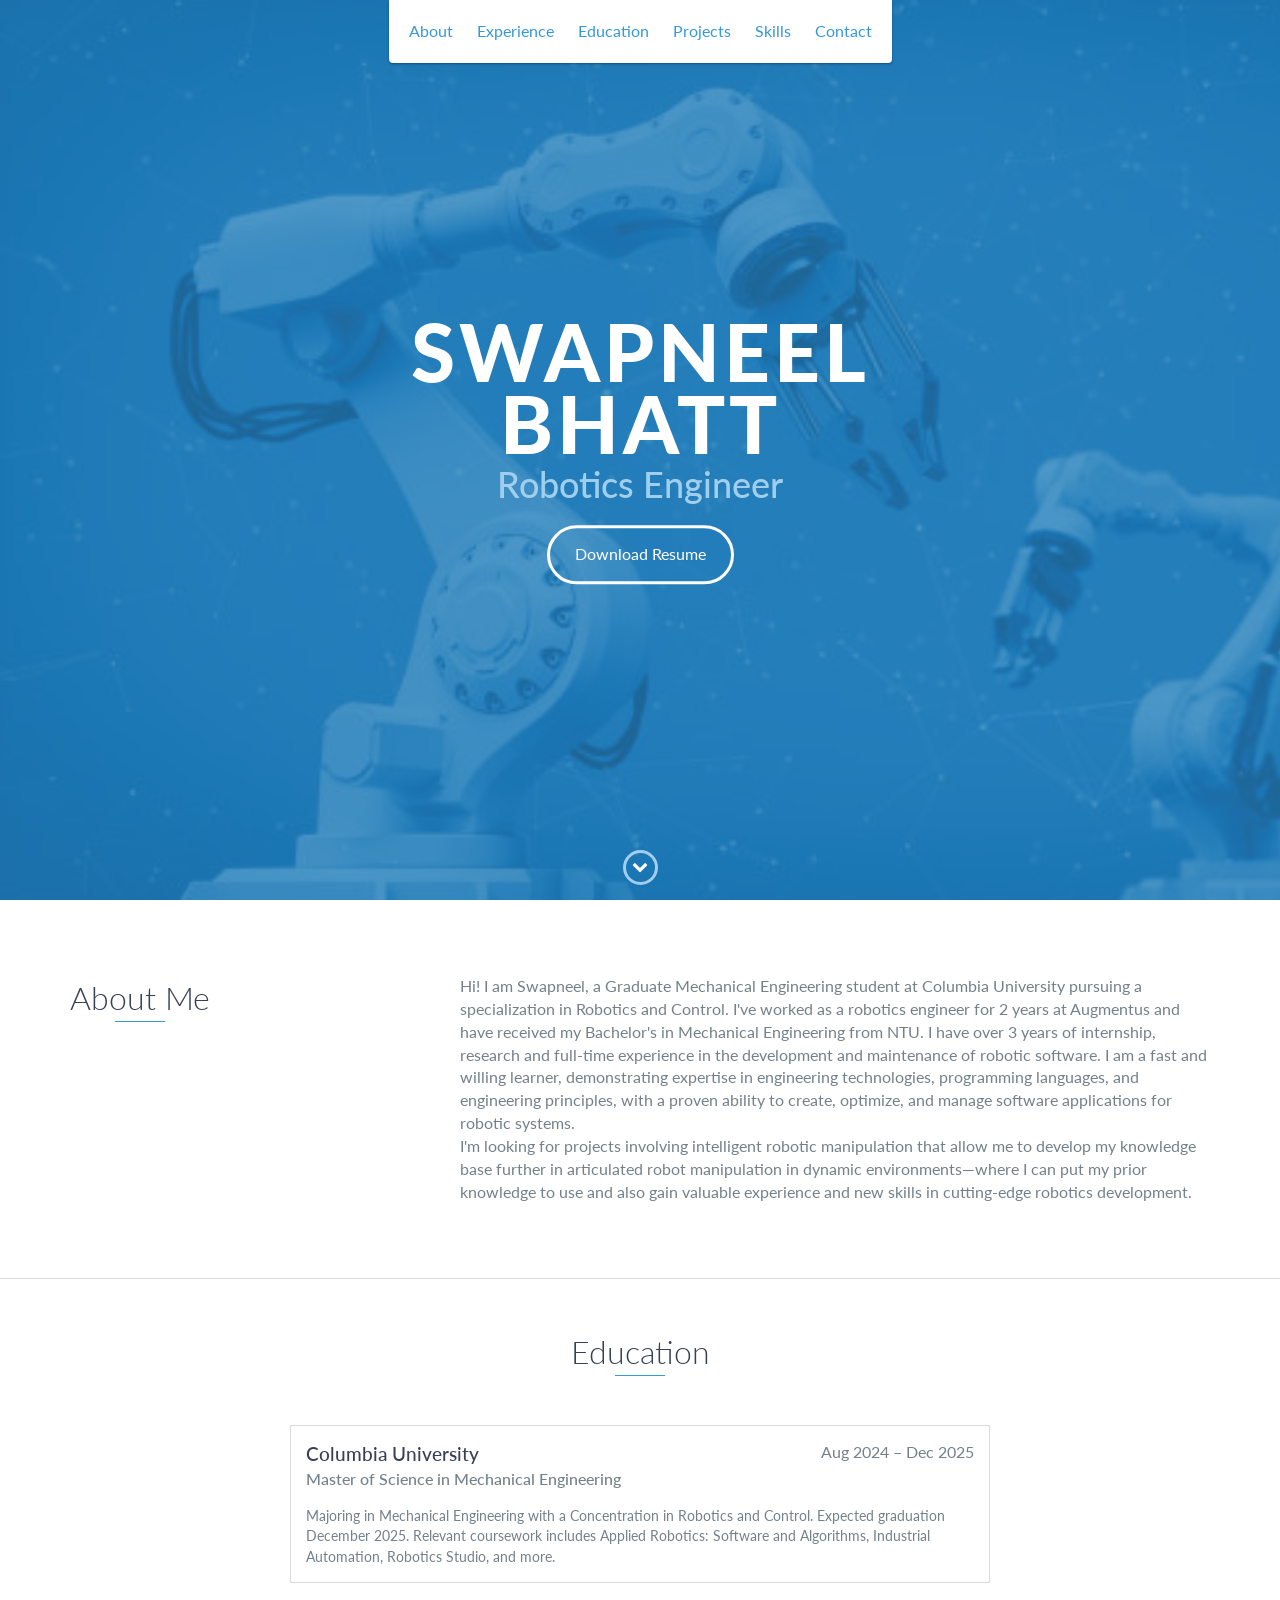
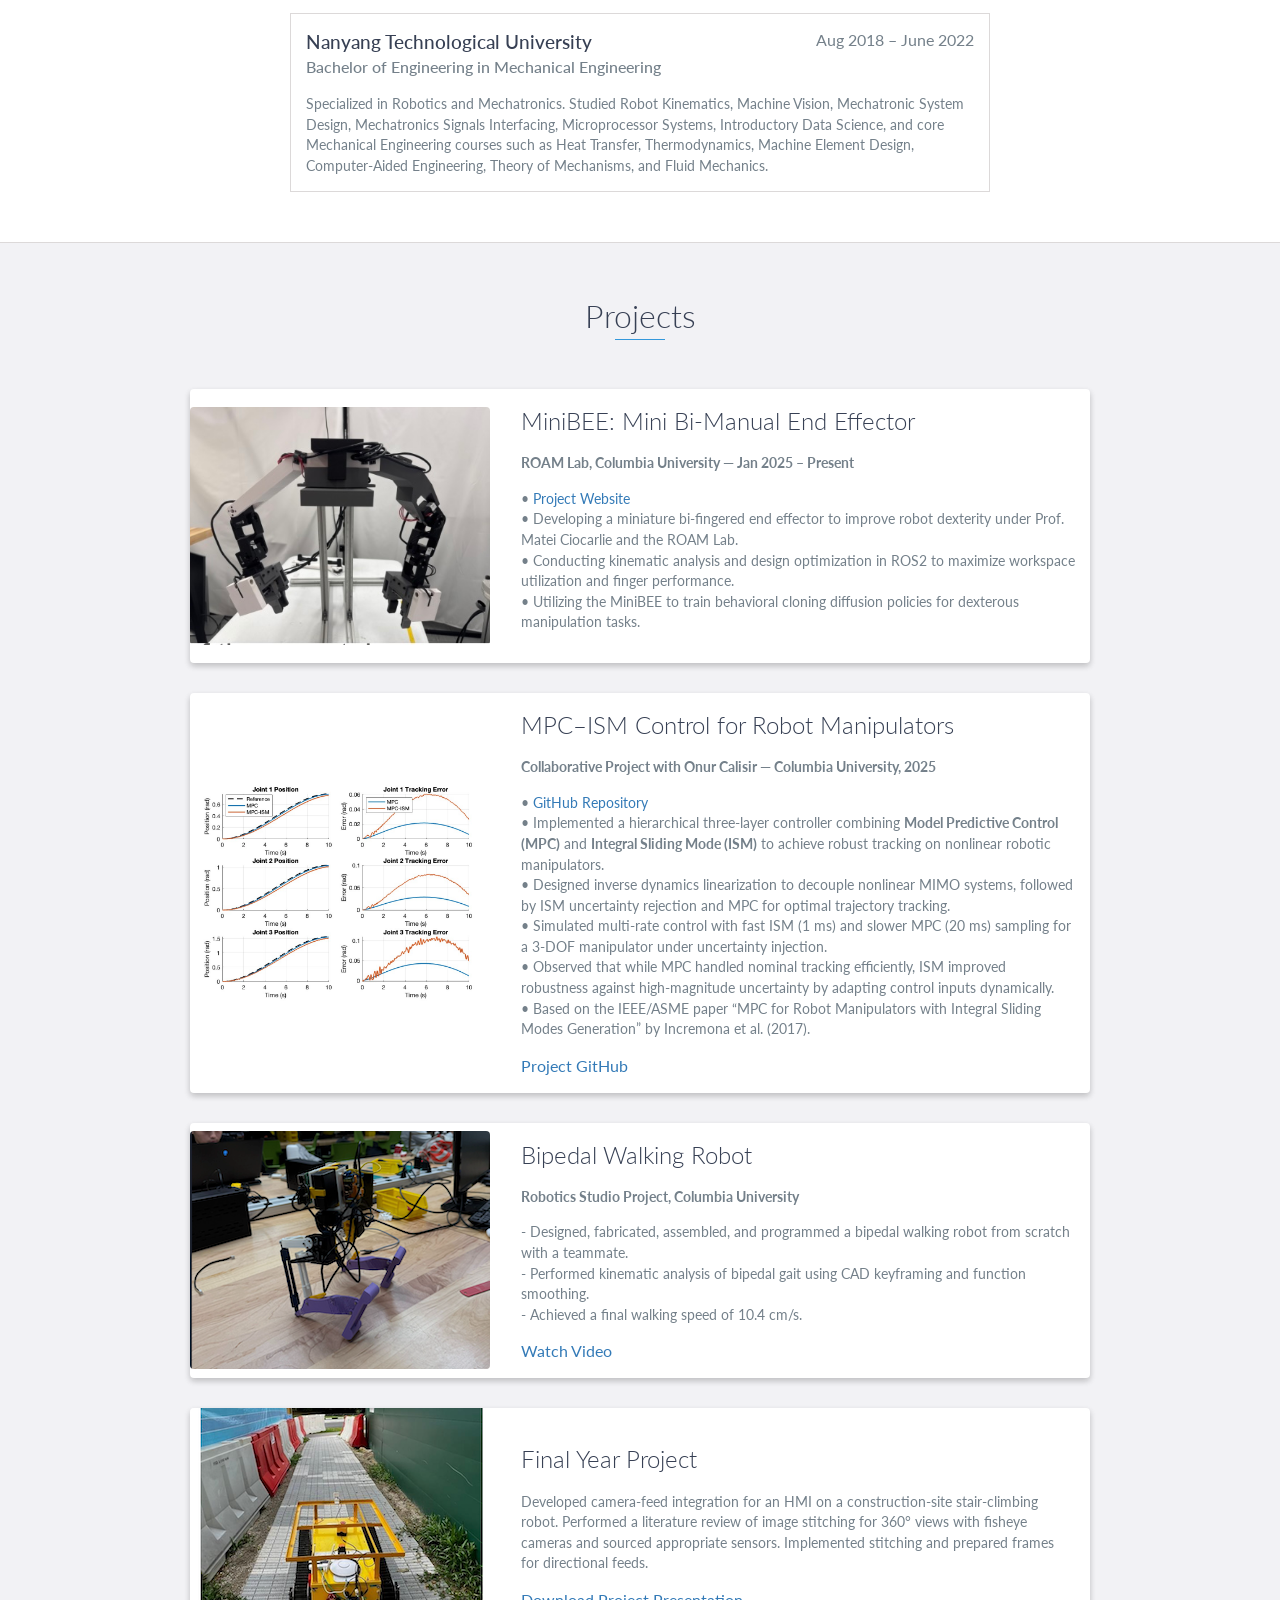
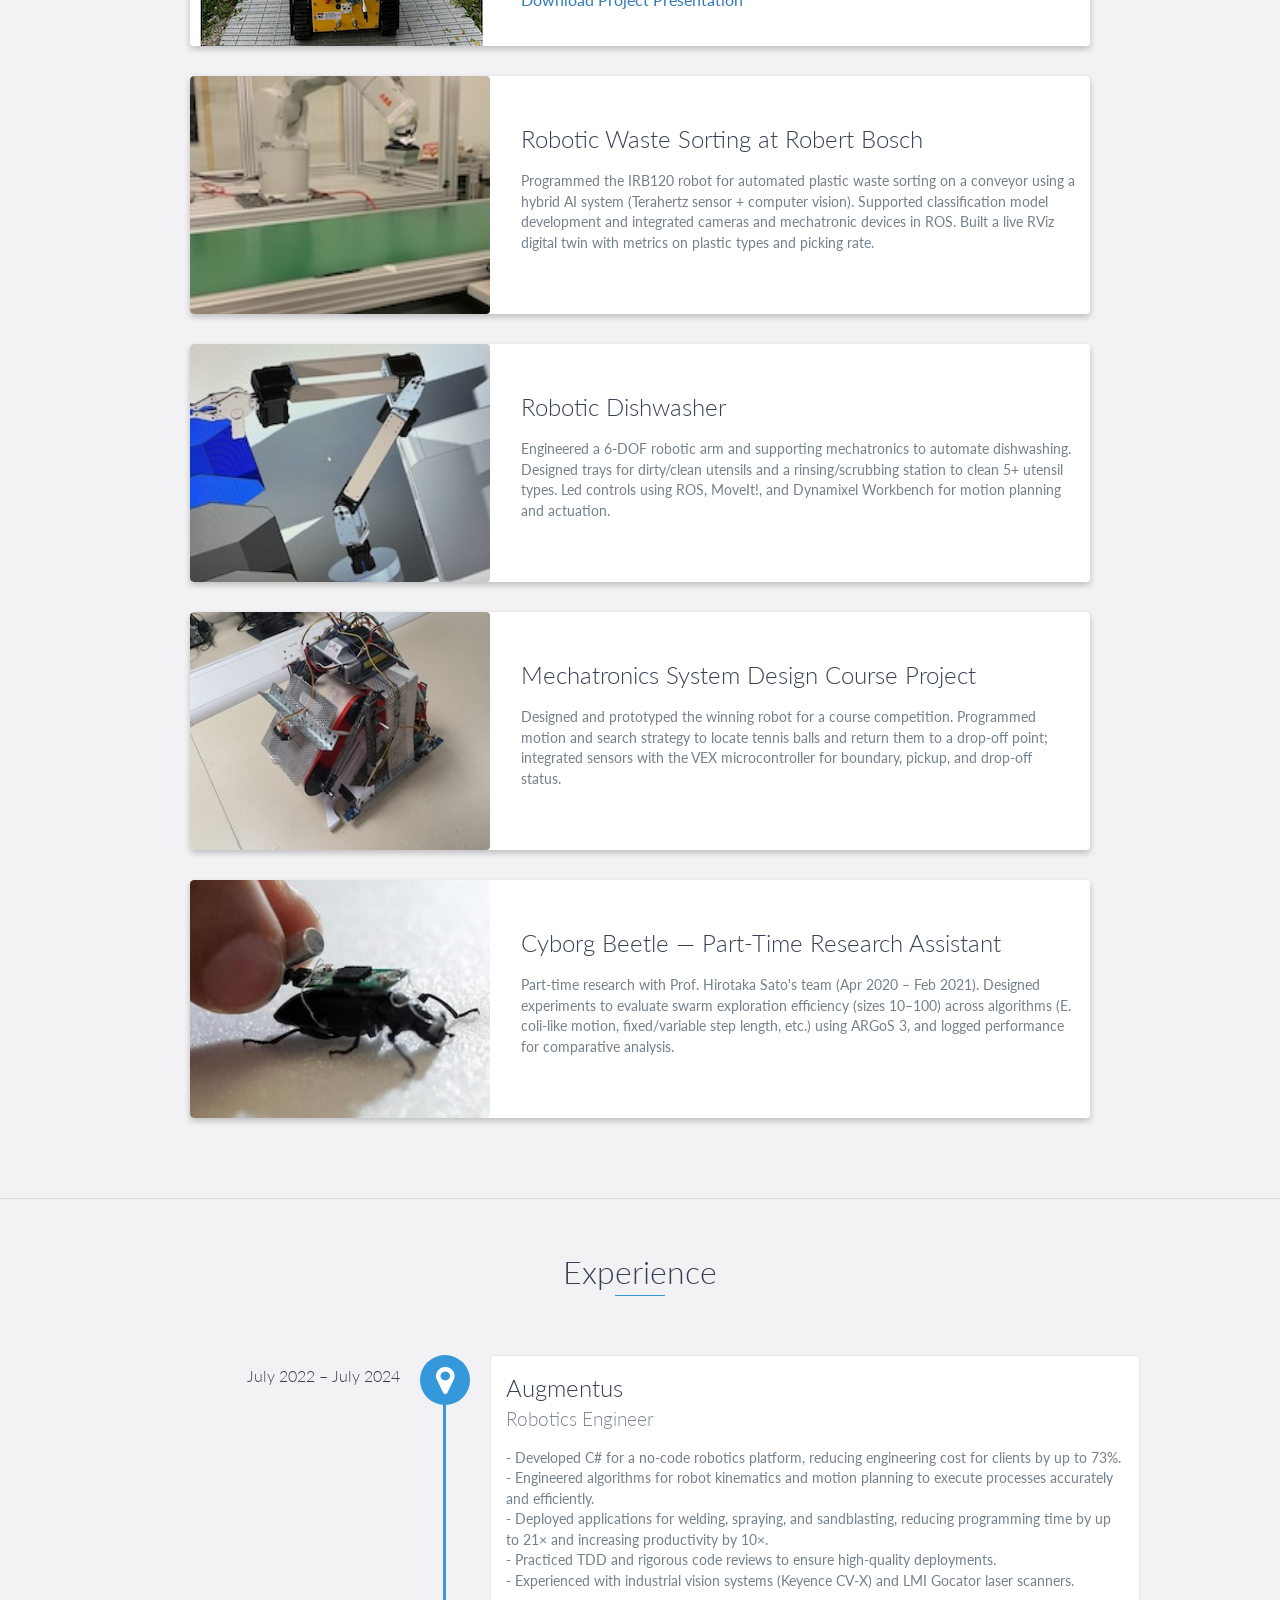
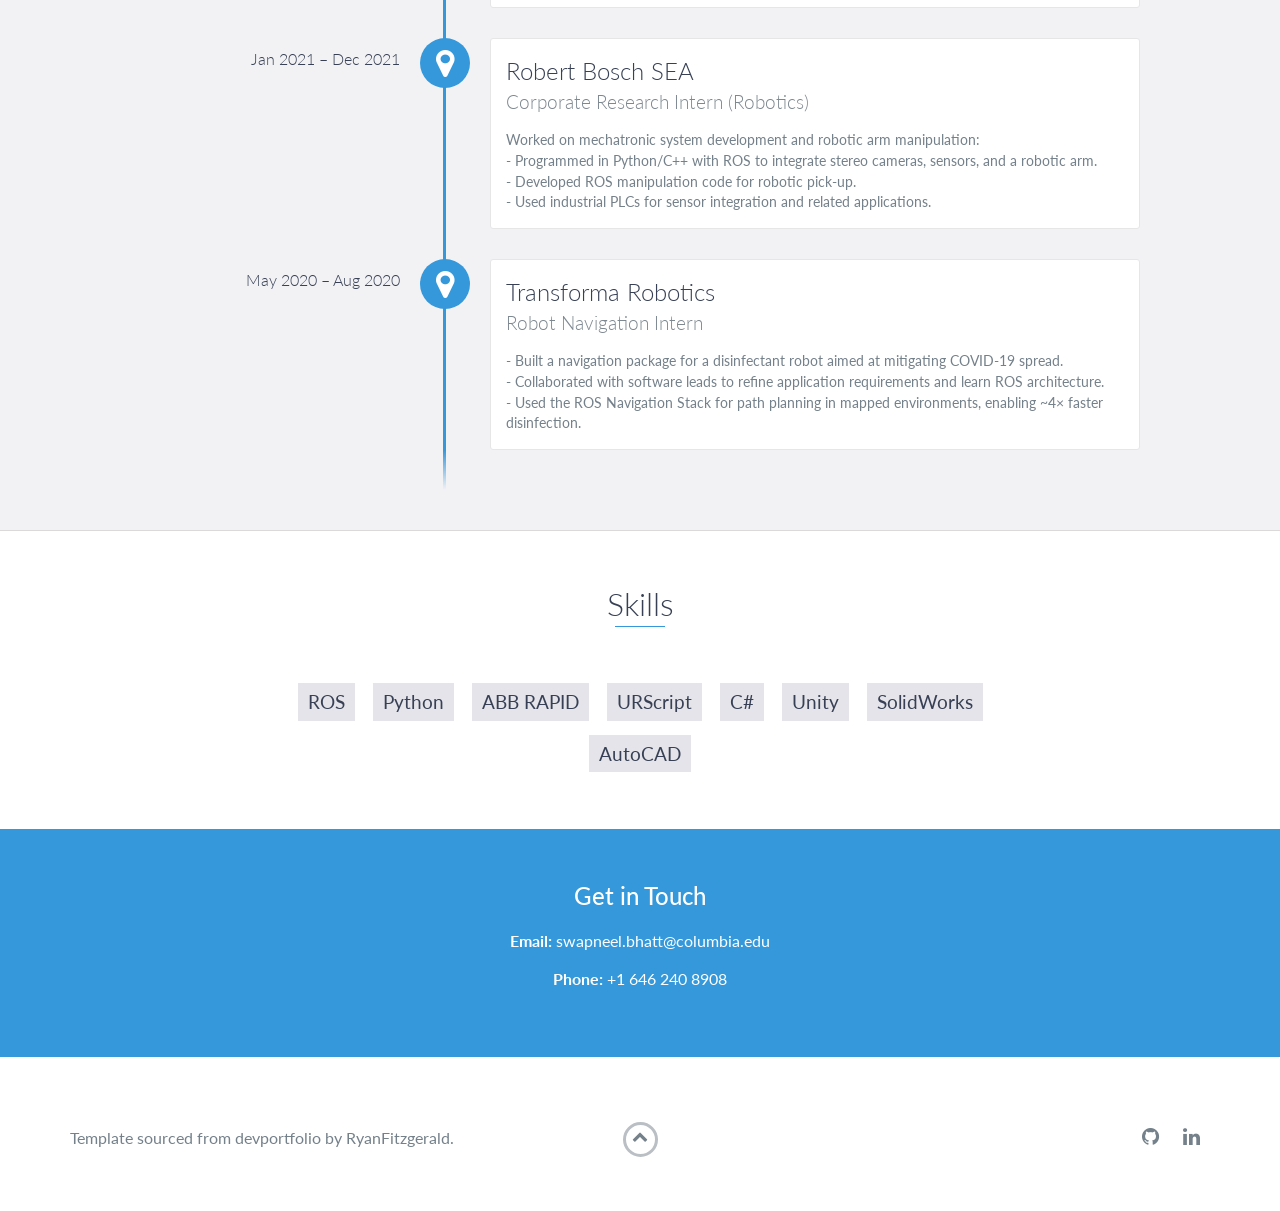
==== index.html @ 66757fc6 "updated resume" ====
<!DOCTYPE html>
<html class="no-js" lang="en">
<head>
  <meta charset="utf-8">
  <meta http-equiv="X-UA-Compatible" content="IE=edge">
  <meta name="viewport" content="width=device-width, initial-scale=1">
  <title>My Portfolio</title>
  <link rel="shortcut icon" href="favicon.ico" type="image/x-icon">
  <link rel="icon" href="favicon.ico" type="image/x-icon">
  <link href="https://fonts.googleapis.com/css?family=Lato:300,400,700,900" rel="stylesheet">
  <link rel="stylesheet" href="libs/font-awesome/css/font-awesome.min.css">
  <link href="css/bootstrap.min.css" rel="stylesheet">
  <link href="css/styles.css" rel="stylesheet">
</head>

<body>
  <div id="mobile-menu-open" class="shadow-large">
    <i class="fa fa-bars" aria-hidden="true"></i>
  </div>

  <header>
    <div id="mobile-menu-close">
      <span>Close</span> <i class="fa fa-times" aria-hidden="true"></i>
    </div>
    <ul id="menu" class="shadow">
      <li><a href="#about">About</a></li>
      <li><a href="#experience">Experience</a></li>
      <li><a href="#education">Education</a></li>
      <li><a href="#projects">Projects</a></li>
      <li><a href="#skills">Skills</a></li>
      <li><a href="#contact">Contact</a></li>
    </ul>
  </header>

  <div id="lead">
    <div id="lead-content">
      <h1>Swapneel Bhatt</h1>
      <h2>Robotics Engineer</h2>
      <a href="SwapneelBhattResumeFallUpdated2025.pdf" download="swapneelBhattResume.pdf" class="btn-rounded-white">Download Resume</a>
    </div>

    <div id="lead-overlay"></div>

    <div id="lead-down">
      <span><i class="fa fa-chevron-down" aria-hidden="true"></i></span>
    </div>
  </div>

  <div id="about">
    <div class="container">
      <div class="row">
        <div class="col-md-4"><h2 class="heading">About Me</h2></div>
        <div class="col-md-8">
          <p>
            Hi! I am Swapneel, a Graduate Mechanical Engineering student at Columbia University pursuing a specialization in Robotics and Control. I've worked as a robotics engineer for 2 years at Augmentus and have received my Bachelor's in Mechanical Engineering from NTU.
            I have over 3 years of internship, research and full-time experience in the development and maintenance of robotic software. I am a fast and willing learner, demonstrating expertise in engineering technologies, programming languages, and engineering principles, with a proven ability to create, optimize, and manage software applications for robotic systems.
          </p>
          <p>
            I'm looking for projects involving intelligent robotic manipulation that allow me to develop my knowledge base further in articulated robot manipulation in dynamic environments—where I can put my prior knowledge to use and also gain valuable experience and new skills in cutting-edge robotics development.
          </p>
        </div>
      </div>
    </div>
  </div>

  <div id="education">
    <h2 class="heading">Education</h2>

    <div class="education-block">
      <h3>Columbia University</h3>
      <span class="education-date">Aug 2024 – Dec 2025</span>
      <h4>Master of Science in Mechanical Engineering</h4>
      <p>
        Majoring in Mechanical Engineering with a Concentration in Robotics and Control. Expected graduation December 2025.
        Relevant coursework includes Applied Robotics: Software and Algorithms, Industrial Automation, Robotics Studio, and more.
      </p>
    </div>

    <div class="education-block">
      <h3>Nanyang Technological University</h3>
      <span class="education-date">Aug 2018 – June 2022</span>
      <h4>Bachelor of Engineering in Mechanical Engineering</h4>
      <p>
        Specialized in Robotics and Mechatronics. Studied Robot Kinematics, Machine Vision, Mechatronic System Design, Mechatronics Signals Interfacing, Microprocessor Systems, Introductory Data Science, and core Mechanical Engineering courses such as Heat Transfer, Thermodynamics, Machine Element Design, Computer-Aided Engineering, Theory of Mechanisms, and Fluid Mechanics.
      </p>
    </div>
  </div>

  <div id="projects" class="background-alt">
    <h2 class="heading">Projects</h2>
    <div class="container">
      <div class="row">

        <!-- Mini Bi-Manual End Effector -->
        <div class="project shadow-large">
          <div class="project-image">
            <img src="images/MiniBimanual.jpg" alt="Mini Bi-Manual End Effector" />
          </div>
          <div class="project-info">
            <h3>MiniBEE: Mini Bi-Manual End Effector</h3>
            <p><strong>ROAM Lab, Columbia University — Jan 2025 – Present</strong></p>
            <p>
              • <a href="https://roamlab.github.io/minibee/"> Project Website</a> <br>
              • Developing a miniature bi-fingered end effector to improve robot dexterity under Prof. Matei Ciocarlie and the ROAM Lab.<br>
              • Conducting kinematic analysis and design optimization in ROS2 to maximize workspace utilization and finger performance.<br>
              • Utilizing the MiniBEE to train behavioral cloning diffusion policies for dexterous manipulation tasks.
            </p>
          </div>
        </div>


        <!-- MPC-ISM Control Project -->
        <div class="project shadow-large">
          <div class="project-image">
            <img src="images/Joint_Tracking_Errors.jpg" alt="MPC-ISM Control Project" />
          </div>
          <div class="project-info">
            <h3>MPC–ISM Control for Robot Manipulators</h3>
            <p><strong>Collaborative Project with Onur Calisir — Columbia University, 2025</strong></p>
            <p>
              • <a href="https://github.com/onurcalisir27/MPC-Project" target="_blank">GitHub Repository</a><br>
              • Implemented a hierarchical three-layer controller combining <strong>Model Predictive Control (MPC)</strong> and <strong>Integral Sliding Mode (ISM)</strong> to achieve robust tracking on nonlinear robotic manipulators.<br>
              • Designed inverse dynamics linearization to decouple nonlinear MIMO systems, followed by ISM uncertainty rejection and MPC for optimal trajectory tracking.<br>
              • Simulated multi-rate control with fast ISM (1 ms) and slower MPC (20 ms) sampling for a 3-DOF manipulator under uncertainty injection.<br>
              • Observed that while MPC handled nominal tracking efficiently, ISM improved robustness against high-magnitude uncertainty by adapting control inputs dynamically.<br>
              • Based on the IEEE/ASME paper “MPC for Robot Manipulators with Integral Sliding Modes Generation” by Incremona et al. (2017). 
            </p>
            <a href="https://github.com/onurcalisir27/MPC-Project"> Project GitHub</a>
          </div>
        </div>


        <!-- Bipedal Walking Robot -->
        <div class="project shadow-large">
          <div class="project-image">
            <img src="images/BipedalRobotResized.png" alt="Bipedal walking robot prototype" />
          </div>
          <div class="project-info">
            <h3>Bipedal Walking Robot</h3>
            <p><strong>Robotics Studio Project, Columbia University</strong></p>
            <p>
              - Designed, fabricated, assembled, and programmed a bipedal walking robot from scratch with a teammate.<br>
              - Performed kinematic analysis of bipedal gait using CAD keyframing and function smoothing.<br>
              - Achieved a final walking speed of 10.4 cm/s.
            </p>
            <a href="https://www.youtube.com/watch?v=qTBiGcmHPKc" target="_blank">Watch Video</a>
          </div>
        </div>

        <!-- FYP -->
        <div class="project shadow-large">
          <div class="project-image">
            <img src="images/MobileManResized.png" alt="HMI with stitched fisheye cameras for stair-climbing robot" />
          </div>
          <div class="project-info">
            <h3>Final Year Project</h3>
            <p>
              Developed camera-feed integration for an HMI on a construction-site stair-climbing robot. Performed a literature review of image stitching for 360° views with fisheye cameras and sourced appropriate sensors. Implemented stitching and prepared frames for directional feeds.
            </p>
            <a href="FYPPresentation.pdf" download="swapneelFYPPresentation.pdf">Download Project Presentation</a>
          </div>
        </div>

        <!-- Bosch Waste Sorting -->
        <div class="project shadow-large">
          <div class="project-image">
            <img src="images/BoschRobot.JPG" alt="ABB IRB120 performing plastic waste sorting with CV and THz sensing" />
          </div>
          <div class="project-info">
            <h3>Robotic Waste Sorting at Robert Bosch</h3>
            <p>
              Programmed the IRB120 robot for automated plastic waste sorting on a conveyor using a hybrid AI system (Terahertz sensor + computer vision). Supported classification model development and integrated cameras and mechatronic devices in ROS. Built a live RViz digital twin with metrics on plastic types and picking rate.
            </p>
          </div>
        </div>

        <!-- Dishwasher Robot -->
        <div class="project shadow-large">
          <div class="project-image">
            <img src="images/DishwasherRobotResized.JPG" alt="6-DOF dishwashing robot prototype" />
          </div>
          <div class="project-info">
            <h3>Robotic Dishwasher</h3>
            <p>
              Engineered a 6-DOF robotic arm and supporting mechatronics to automate dishwashing. Designed trays for dirty/clean utensils and a rinsing/scrubbing station to clean 5+ utensil types. Led controls using ROS, MoveIt!, and Dynamixel Workbench for motion planning and actuation.
            </p>
          </div>
        </div>

        <!-- Mechatronics System Design -->
        <div class="project shadow-large">
          <div class="project-image">
            <img src="images/BallCollector.JPG" alt="Tennis ball collecting robot for course competition" />
          </div>
          <div class="project-info">
            <h3>Mechatronics System Design Course Project</h3>
            <p>
              Designed and prototyped the winning robot for a course competition. Programmed motion and search strategy to locate tennis balls and return them to a drop-off point; integrated sensors with the VEX microcontroller for boundary, pickup, and drop-off status.
            </p>
          </div>
        </div>

        <!-- Cyborg Beetle -->
        <div class="project shadow-large">
          <div class="project-image">
            <img src="images/CyborgBeetleResized.jpg" alt="Cyborg beetle swarm exploration simulations in ARGoS" />
          </div>
          <div class="project-info">
            <h3>Cyborg Beetle — Part-Time Research Assistant</h3>
            <p>
              Part-time research with Prof. Hirotaka Sato's team (Apr 2020 – Feb 2021). Designed experiments to evaluate swarm exploration efficiency (sizes 10–100) across algorithms (E. coli-like motion, fixed/variable step length, etc.) using ARGoS 3, and logged performance for comparative analysis.
            </p>
          </div>
        </div>

      </div>
    </div>
  </div>

  <div id="experience" class="background-alt">
    <h2 class="heading">Experience</h2>
    <div id="experience-timeline">
      <div data-date="July 2022 – July 2024">
        <h3>Augmentus</h3>
        <h4>Robotics Engineer</h4>
        <p>- Developed C# for a no-code robotics platform, reducing engineering cost for clients by up to 73%.</p>
        <p>- Engineered algorithms for robot kinematics and motion planning to execute processes accurately and efficiently.</p>
        <p>- Deployed applications for welding, spraying, and sandblasting, reducing programming time by up to 21× and increasing productivity by 10×.</p>
        <p>- Practiced TDD and rigorous code reviews to ensure high-quality deployments.</p>
        <p>- Experienced with industrial vision systems (Keyence CV-X) and LMI Gocator laser scanners.</p>
      </div>

      <div data-date="Jan 2021 – Dec 2021">
        <h3>Robert Bosch SEA</h3>
        <h4>Corporate Research Intern (Robotics)</h4>
        <p>Worked on mechatronic system development and robotic arm manipulation:</p>
        <p>- Programmed in Python/C++ with ROS to integrate stereo cameras, sensors, and a robotic arm.</p>
        <p>- Developed ROS manipulation code for robotic pick-up.</p>
        <p>- Used industrial PLCs for sensor integration and related applications.</p>
      </div>

      <div data-date="May 2020 – Aug 2020">
        <h3>Transforma Robotics</h3>
        <h4>Robot Navigation Intern</h4>
        <p>- Built a navigation package for a disinfectant robot aimed at mitigating COVID-19 spread.</p>
        <p>- Collaborated with software leads to refine application requirements and learn ROS architecture.</p>
        <p>- Used the ROS Navigation Stack for path planning in mapped environments, enabling ~4× faster disinfection.</p>
      </div>
    </div>
  </div>

  <div id="skills">
    <h2 class="heading">Skills</h2>
    <ul>
      <li>ROS</li>
      <li>Python</li>
      <li>ABB RAPID</li>
      <li>URScript</li>
      <li>C#</li>
      <li>Unity</li>
      <li>SolidWorks</li>
      <li>AutoCAD</li>
    </ul>
  </div>

  <div id="contact">
    <h2>Get in Touch</h2>
    <div id="contact-details" style="color: white;">
      <p><strong>Email:</strong> <a href="mailto:swapneel.bhatt@columbia.edu" style="color: white;">swapneel.bhatt@columbia.edu</a></p>
      <p><strong>Phone:</strong> <a href="tel:+16462408908" style="color: white;">+1 646 240 8908</a></p>
    </div>
  </div>

  <footer>
    <div class="container">
      <div class="row">
        <div class="col-sm-5 copyright">
          <p>Template sourced from devportfolio by RyanFitzgerald.</p>
        </div>
        <div class="col-sm-2 top">
          <span id="to-top"><i class="fa fa-chevron-up" aria-hidden="true"></i></span>
        </div>
        <div class="col-sm-5 social">
          <ul>
            <li>
              <a href="https://github.com/swapneel001" target="_blank" aria-label="GitHub">
                <i class="fa fa-github" aria-hidden="true"></i>
              </a>
            </li>
            <li>
              <a href="https://www.linkedin.com/in/swapneelbhatt" target="_blank" aria-label="LinkedIn">
                <i class="fa fa-linkedin" aria-hidden="true"></i>
              </a>
            </li>
          </ul>
        </div>
      </div>
    </div>
  </footer>

  <script src="https://ajax.googleapis.com/ajax/libs/jquery/1.12.4/jquery.min.js"></script>
  <script src="js/scripts.min.js"></script>
</body>
</html>
---- css/styles.css ----
/*!
    Title: Dev Portfolio Template
    Version: 1.2.2
    Last Change: 03/25/2020
    Author: Ryan Fitzgerald
    Repo: https://github.com/RyanFitzgerald/devportfolio-template
    Issues: https://github.com/RyanFitzgerald/devportfolio-template/issues

    Description: This file contains all the styles associated with the page
    that don't come from third party libraries. This file gets compiled using
    Gulp and sent to the /css folder which is then loaded on the page.
*/
body{font-family:'Lato', sans-serif;font-size:16px}
body.active{overflow:hidden;z-index:-1}
.no-js #experience-timeline>div{background:#fff;padding:10px;margin-bottom:10px;border:1px solid #dcd9d9}
.no-js #experience-timeline>div h3{font-size:1.5em;font-weight:300;color:#374054;display:inline-block;margin:0}
.no-js #experience-timeline>div h4{font-size:1.2em;font-weight:300;color:#7e8890;margin:0 0 15px 0}
.no-js #experience-timeline>div p{color:#74808a;font-size:0.9em;margin:0}
.no-js #experience-timeline:before,.no-js #experience-timeline:after{content:none}
@keyframes dropHeader{0%{transform:translateY(-100%)}100%{transform:translateY(0)}}
header{position:absolute;top:0;left:0;right:0;text-align:center;z-index:10;animation-name:dropHeader;animation-iteration-count:1;animation-timing-function:ease;animation-duration:0.75s}
header ul{display:inline-block;background:#fff;text-align:center;padding:10px;margin:0;border-bottom-right-radius:4px;border-bottom-left-radius:4px}
header li{display:inline-block}
header a{display:block;color:#3498db;padding:10px}
header a:hover{color:#217dbb;text-decoration:none;background:#eee;border-radius:4px}
header a:focus{color:#3498db;text-decoration:none}
header.active{display:block}
header.sticky{position:fixed;z-index:999}
#menu.active{display:block}
#mobile-menu-open{display:none;cursor:pointer;position:fixed;right:15px;top:10px;color:#3498db;font-size:1.5em;z-index:20;padding:0 7px;border-radius:4px;background:#fff}
#mobile-menu-close{display:none;text-align:right;width:100%;background:#fff;font-size:1.5em;padding-right:15px;padding-top:10px;cursor:pointer;color:#3498db}
#mobile-menu-close span{font-size:0.5em;text-transform:uppercase}
#mobile-menu-close i{vertical-align:middle}
footer{padding:50px 0}
.copyright{padding-top:20px}
.copyright p{margin:0;color:#74808a}
.top{text-align:center}
.top span{cursor:pointer;display:block;margin:15px auto 0 auto;width:35px;height:35px;border-radius:50%;border:3px solid #b9bfc4;text-align:center}
.top i{color:#74808a}
.social{text-align:right}
.social ul{margin:5px 0 0 0;padding:0}
.social li{display:inline-block;font-size:1.25em;list-style:none}
.social a{display:block;color:#74808a;padding:10px}
.social a:hover{color:#3498db}
.btn-rounded-white{display:inline-block;color:#fff;padding:15px 25px;border:3px solid #fff;border-radius:30px;transition:.5s ease all}
.btn-rounded-white:hover{color:#3498db;background:#fff;text-decoration:none}
.shadow{box-shadow:0 1px 3px rgba(0,0,0,0.12),0 1px 2px rgba(0,0,0,0.24)}
.shadow-large{box-shadow:0 3px 6px rgba(0,0,0,0.08),0 3px 6px rgba(0,0,0,0.15)}
.heading{position:relative;display:inline-block;font-size:2em;font-weight:300;margin:0 0 30px 0}
.heading:after{position:absolute;content:'';top:100%;height:1px;width:50px;left:0;right:0;margin:0 auto;background:#3498db}
.background-alt{background:#f2f2f5}
#lead{position:relative;height:100vh;min-height:500px;max-height:1080px;background:url(../images/lead-bg.jpg);background-size:cover;padding:15px;overflow:hidden}
#lead-content{position:absolute;z-index:10;top:50%;left:50%;transform:translate(-50%, -50%);text-align:center}
#lead-content h1,#lead-content h2{margin:0}
#lead-content h1{color:#fff;font-weight:900;font-size:5em;text-transform:uppercase;letter-spacing:0.05em;line-height:0.9em}
#lead-content h2{color:#a0cfee;font-weight:500;font-size:2.25em;margin-bottom:15px}
#lead-overlay{position:absolute;height:100%;width:100%;top:0;right:0;bottom:0;left:0;background:rgba(33,125,187,0.8);z-index:1}
#lead-down{position:absolute;left:0;right:0;width:100%;text-align:center;z-index:10;bottom:15px;color:#fff}
#lead-down span{cursor:pointer;display:block;margin:0 auto;width:35px;height:35px;border-radius:50%;border:3px solid #a0cfee;text-align:center}
#lead-down i{animation:pulsate 1.5s ease;animation-iteration-count:infinite;padding-top:5px}
@keyframes pulsate{0%{transform:scale(1, 1)}50%{transform:scale(1.2, 1.2)}100%{transform:scale(1, 1)}}
#about{padding:75px 15px;border-bottom:1px solid #dcd9d9}
#about h2{color:#374054}
#about p{color:#74808a;margin:0}
#experience{padding:50px 15px;text-align:center;border-bottom:1px solid #dcd9d9}
#experience h2{color:#374054}
#experience-timeline{margin:30px auto 0 auto;position:relative;max-width:1000px}
#experience-timeline:before{position:absolute;content:'';top:0;bottom:0;left:303px;right:auto;height:100%;width:3px;background:#3498db;z-index:0}
#experience-timeline:after{position:absolute;content:'';width:3px;height:40px;background:#3498db;background:linear-gradient(to bottom, #3498db, rgba(52,152,219,0));top:100%;left:303px}
.vtimeline-content{margin-left:350px;background:#fff;border:1px solid #e6e6e6;padding:15px;border-radius:3px;text-align:left}
.vtimeline-content h3{font-size:1.5em;font-weight:300;color:#374054;display:inline-block;margin:0}
.vtimeline-content h4{font-size:1.2em;font-weight:300;color:#7e8890;margin:0 0 15px 0}
.vtimeline-content p{color:#74808a;font-size:0.9em;margin:0}
.vtimeline-point{position:relative;display:block;vertical-align:top;margin-bottom:30px}
.vtimeline-icon{position:relative;color:#fff;width:50px;height:50px;background:#3498db;border-radius:50%;float:left;z-index:99;margin-left:280px}
.vtimeline-icon i{display:block;font-size:2em;margin-top:10px}
.vtimeline-date{width:260px;text-align:right;position:absolute;left:0;top:10px;font-weight:300;color:#374054}
#education{padding:50px 15px 20px 15px;border-bottom:1px solid #dcd9d9;text-align:center}
#education h2{color:#374054;margin-bottom:50px}
.education-block{max-width:700px;margin:0 auto 30px auto;padding:15px;border:1px solid #dcd9d9;text-align:left}
.education-block h3{font-weight:500;float:left;margin:0;color:#374054}
.education-block span{color:#74808a;float:right}
.education-block h4{color:#74808a;clear:both;font-weight:500;margin:0 0 15px 0}
.education-block p,.education-block ul{margin:0;color:#74808a;font-size:0.9em}
.education-block ul{padding:0 0 0 15px}
#projects{padding:50px 15px;border-bottom:1px solid #dcd9d9;text-align:center}
#projects h2{color:#374054;margin-bottom:50px}
.project{position:relative;max-width:900px;margin:0 auto 30px auto;overflow:hidden;background:#fff;border-radius:4px}
.project-image{float:left}
.project-info{position:absolute;top:50%;transform:translateY(-50%);margin-left:300px;padding:15px}
.project-info h3{font-size:1.5em;font-weight:300;color:#374054;margin:0 0 15px 0}
.project-info p{color:#74808a;margin:0 0 15px 0;font-size:0.9em}
.no-image .project-info{position:relative;margin:0;padding:30px 15px;transform:none}
#more-projects{display:none}
#skills{padding:50px 15px;text-align:center}
#skills h2{color:#374054;margin-bottom:50px}
#skills ul{display:block;margin:0 auto;padding:0;max-width:800px}
#skills li{display:inline-block;margin:7px;padding:5px 10px;color:#374054;background:#e4e4ea;list-style:none;cursor:default;font-size:1.2em}
#contact{padding:50px 15px;background:#3498db;text-align:center}
#contact h2{margin:0 0 15px 0;color:#fff;font-weight:500}
#contact-form{max-width:500px;margin:0 auto}
#contact-form input,#contact-form textarea{display:block;width:100%;padding:10px;border-radius:4px;border:none;margin-bottom:10px;background:#1d6fa5;color:#fff;transition:.5s ease all}
#contact-form input::-webkit-input-placeholder,#contact-form textarea::-webkit-input-placeholder{color:#fff}
#contact-form input:-moz-placeholder,#contact-form textarea:-moz-placeholder{color:#fff;opacity:1}
#contact-form input::-moz-placeholder,#contact-form textarea::-moz-placeholder{color:#fff;opacity:1}
#contact-form input:-ms-input-placeholder,#contact-form textarea:-ms-input-placeholder{color:#fff}
#contact-form input:focus,#contact-form textarea:focus{outline:none;background:#16527a}
#contact-form textarea{height:150px;resize:none}
#contact-form button{display:block;width:100%;background:#fff;border-radius:4px;padding:5px 10px;border:none;color:#3498db;font-weight:700;box-shadow:0 1px 3px rgba(0,0,0,0.12),0 1px 2px rgba(0,0,0,0.24);transition:.5s ease all}
#contact-form button:hover{box-shadow:0 10px 20px rgba(0,0,0,0.19),0 6px 6px rgba(0,0,0,0.23)}
.optional-section{padding:50px 15px;text-align:center;border-top:1px solid #dcd9d9}
.optional-section h2{color:#374054}
.optional-section-block{max-width:700px;margin:0 auto 30px auto;padding:15px;border:1px solid #dcd9d9;background:#fff;text-align:left}
.optional-section-block h3{font-weight:500;margin:0 0 15px 0;color:#374054}
.optional-section-block h4{color:#74808a;clear:both;font-weight:500;margin:0 0 15px 0}
.optional-section-block p,.optional-section-block ul{margin:0 0 15px 0;color:#74808a;font-size:0.9em}
.optional-section-block ul{padding:0 0 0 15px}
@media only screen and (max-width: 750px){
  #experience-timeline:before,#experience-timeline:after{left:23px}
  .vtimeline-date{width:auto;text-align:left;position:relative;margin-bottom:15px;display:block;margin-left:70px}
  .vtimeline-icon{margin-left:0}
  .vtimeline-content{margin-left:70px}
}
@media only screen and (max-width: 992px){
  #lead{height:auto;min-height:auto;max-height:auto;padding:100px 15px}
  #lead-content{position:relative;transform:none;left:auto;top:auto}
  #lead-content h1{font-size:3em}
  #lead-content h2{font-size:1.75em}
  #about{text-align:center}
  #about p{text-align:left}
}
@media only screen and (max-width: 768px){
  header{position:fixed;display:none;z-index:999;animation:none;bottom:0;height:100%}
  #mobile-menu-open,#mobile-menu-close{display:block}
  #menu{height:100%;overflow-y:auto;box-shadow:none;border-radius:0;width:100%}
  #menu li{display:block;margin-bottom:10px}
  #lead-content h1{font-size:2em}
  #lead-content h2{font-size:1.3em}
  #lead-content a{padding:10px 20px}
  #lead-down{display:none}
  .education-block h3,.education-block span{float:none}
  /* Allow project images on mobile */
  .project-image{display:block;float:none;width:100% !important}
  .project-info{position:relative;margin:0;padding:30px 15px;top:auto;transform:none}
}
@media only screen and (max-width: 480px){
  #lead-content h1{font-size:1.5em}
  #lead-content h2{font-size:1em}
  #lead-content a{font-size:0.9em;padding:5px 10px}
}
/* === Uniform project cards: force consistent 300x238 thumbnails === */
.project {
  display: flex;
  align-items: center;
  gap: 16px;
}

/* Kill float/absolute from the template and lock image box to 300x238 */
.project .project-image {
  float: none !important;
  width: 300px;
  height: 238px;
  flex: 0 0 300px;
  display: flex;
  align-items: center;
  justify-content: center;
}

.project .project-image img {
  width: 100%;
  height: 100%;
  object-fit: cover;   /* crops without distortion to 300x238 */
  display: block;
  border-radius: 4px;
}

/* Reset the absolute positioning from the template */
.project .project-info {
  position: static !important;
  top: auto !important;
  transform: none !important;
  margin-left: 0 !important;
  padding: 15px;
  text-align: left;
  flex: 1 1 auto;
}

/* Mobile: stack image over text */
@media (max-width: 768px) {
  .project { 
    flex-direction: column;
    align-items: stretch;
  }
  .project .project-image {
    width: 100%;
    height: auto;
    flex: none;
  }
  .project .project-image img {
    width: 100%;
    height: auto;
    aspect-ratio: 300 / 238; /* keeps the same look while being responsive */
    object-fit: cover;
  }
}
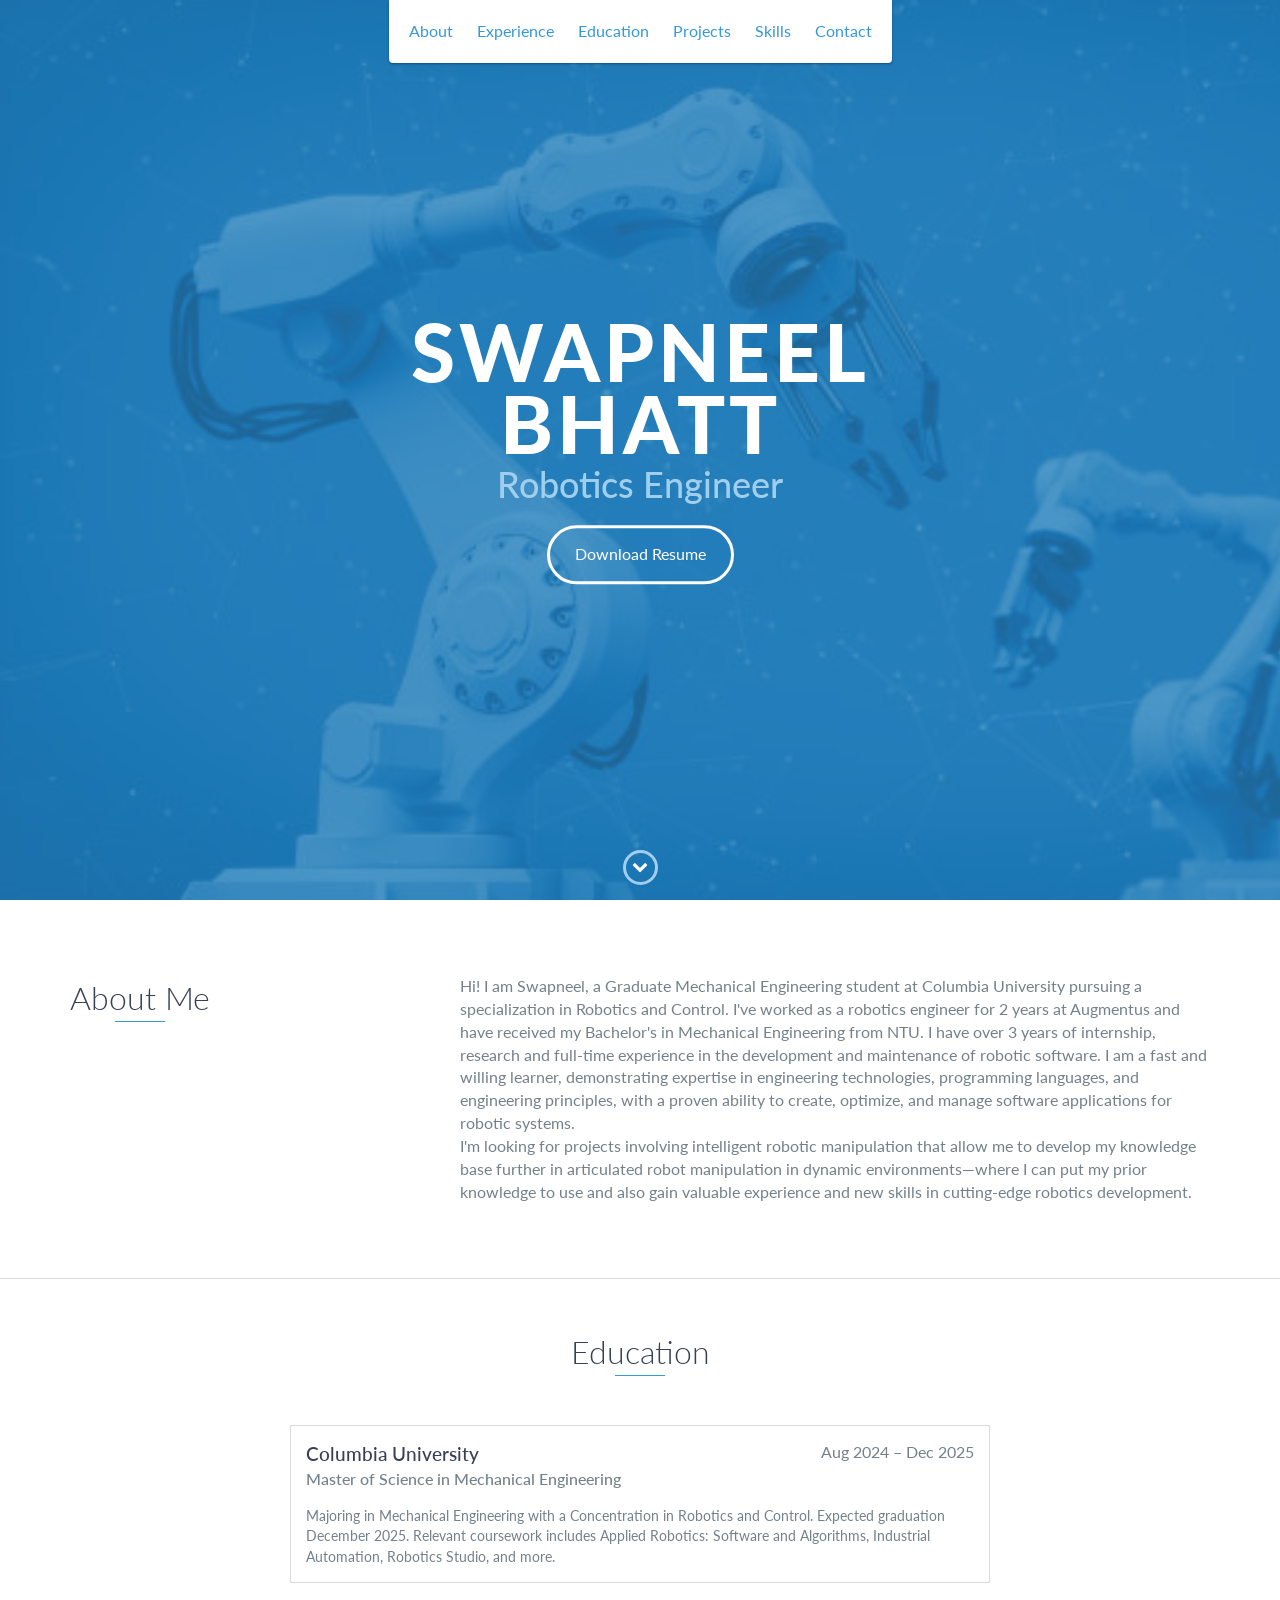
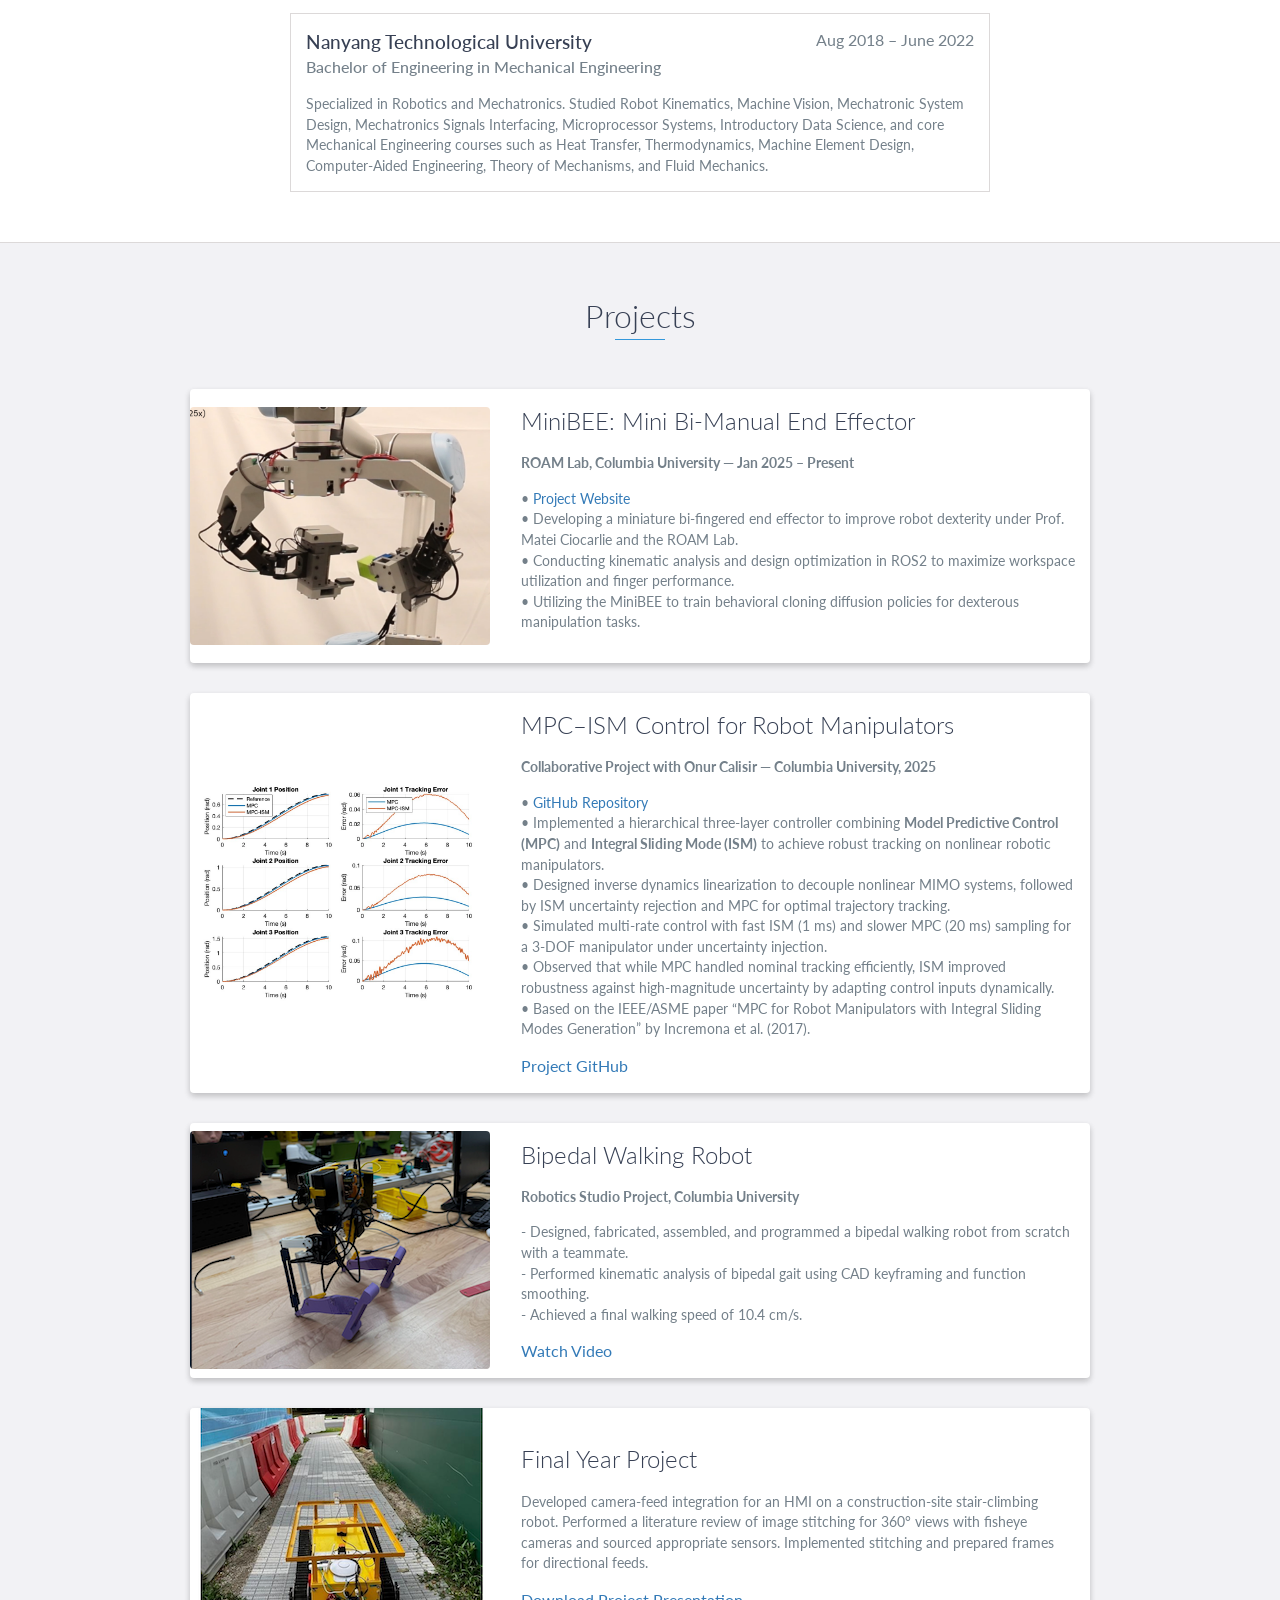
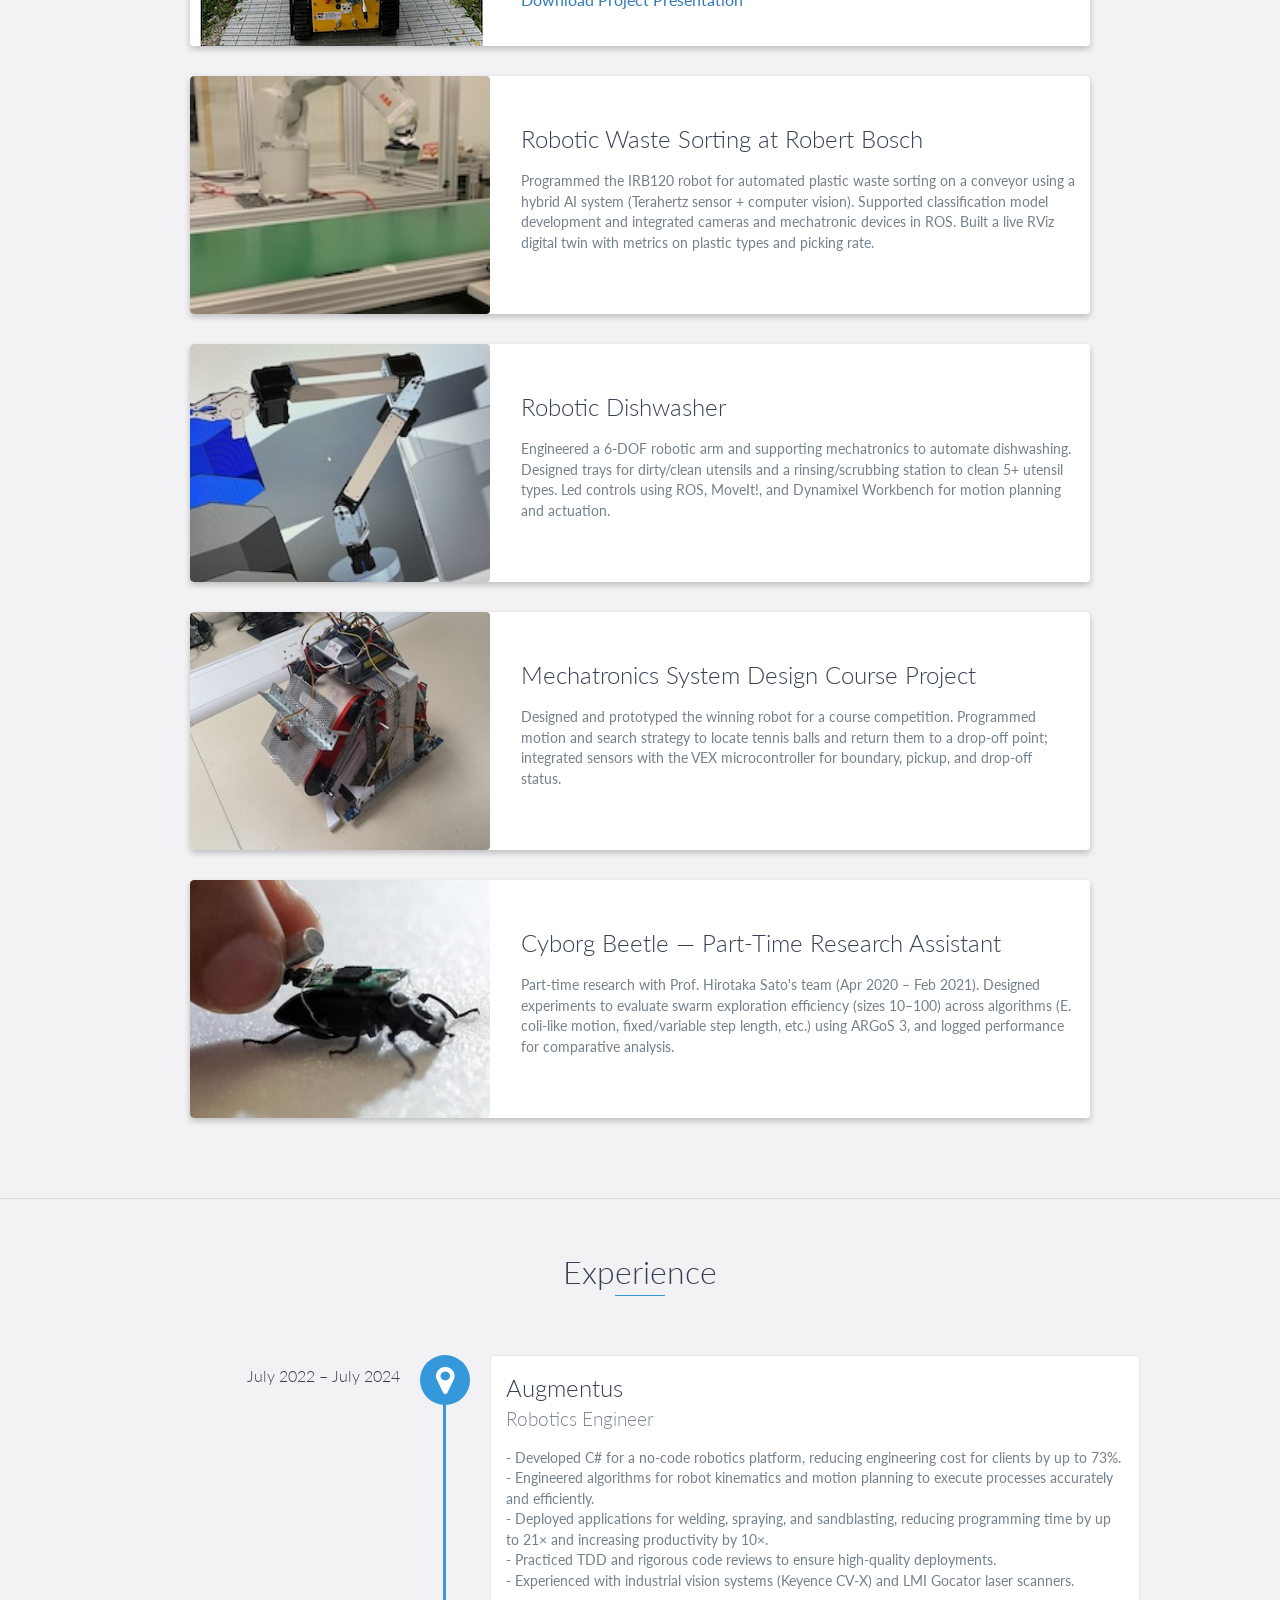
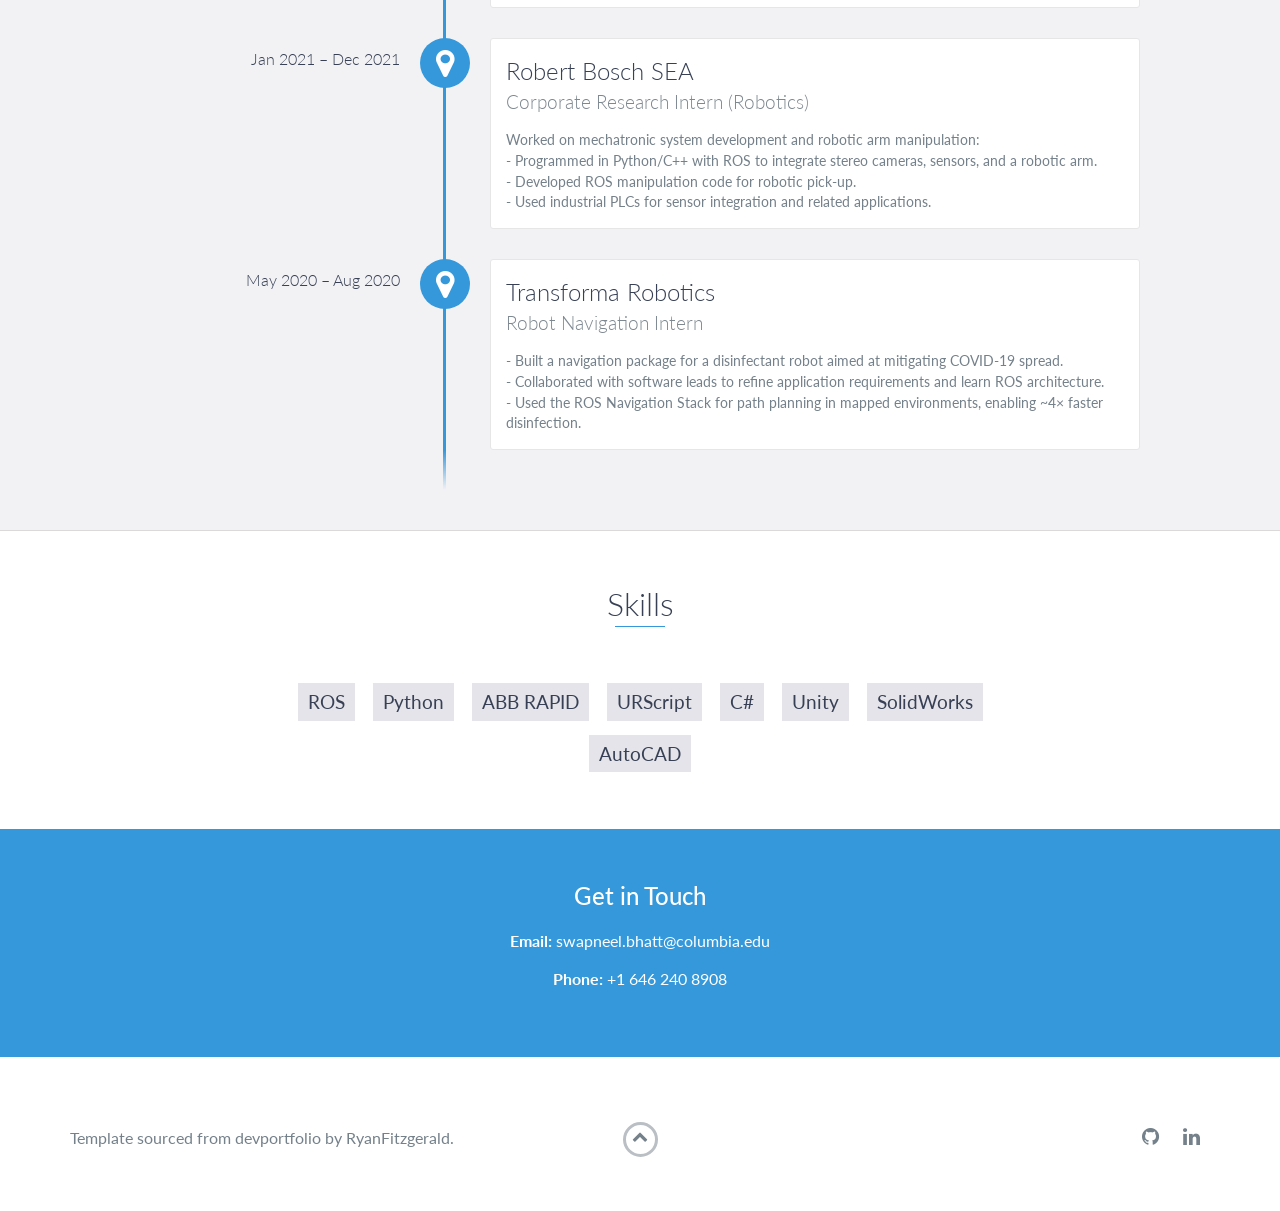
==== commit e4e0d377: "updated MiniBee Picture" ====
--- a/index.html
+++ b/index.html
@@ -94,7 +94,7 @@
         <!-- Mini Bi-Manual End Effector -->
         <div class="project shadow-large">
           <div class="project-image">
-            <img src="images/MiniBimanual.jpg" alt="Mini Bi-Manual End Effector" />
+            <img src="images/MiniBEE_Policy.png" alt="Mini Bi-Manual End Effector" />
           </div>
           <div class="project-info">
             <h3>MiniBEE: Mini Bi-Manual End Effector</h3>
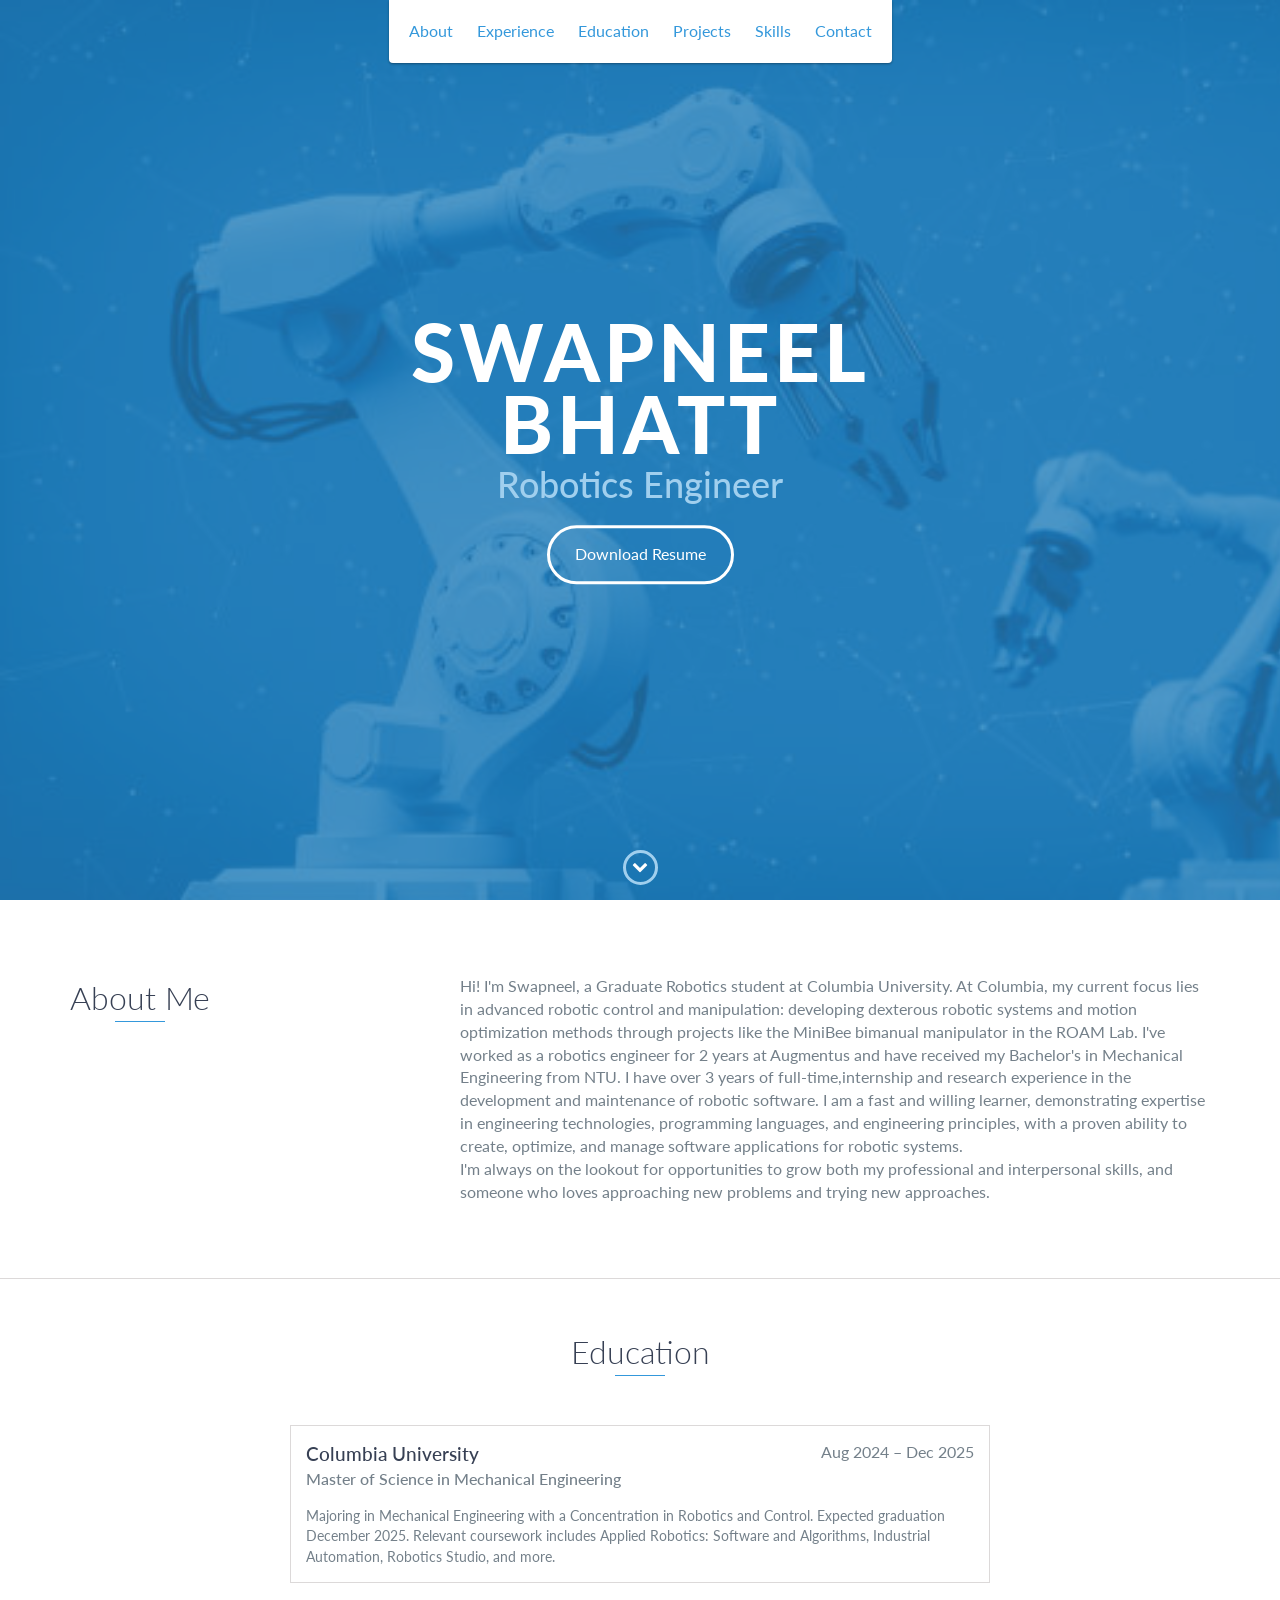
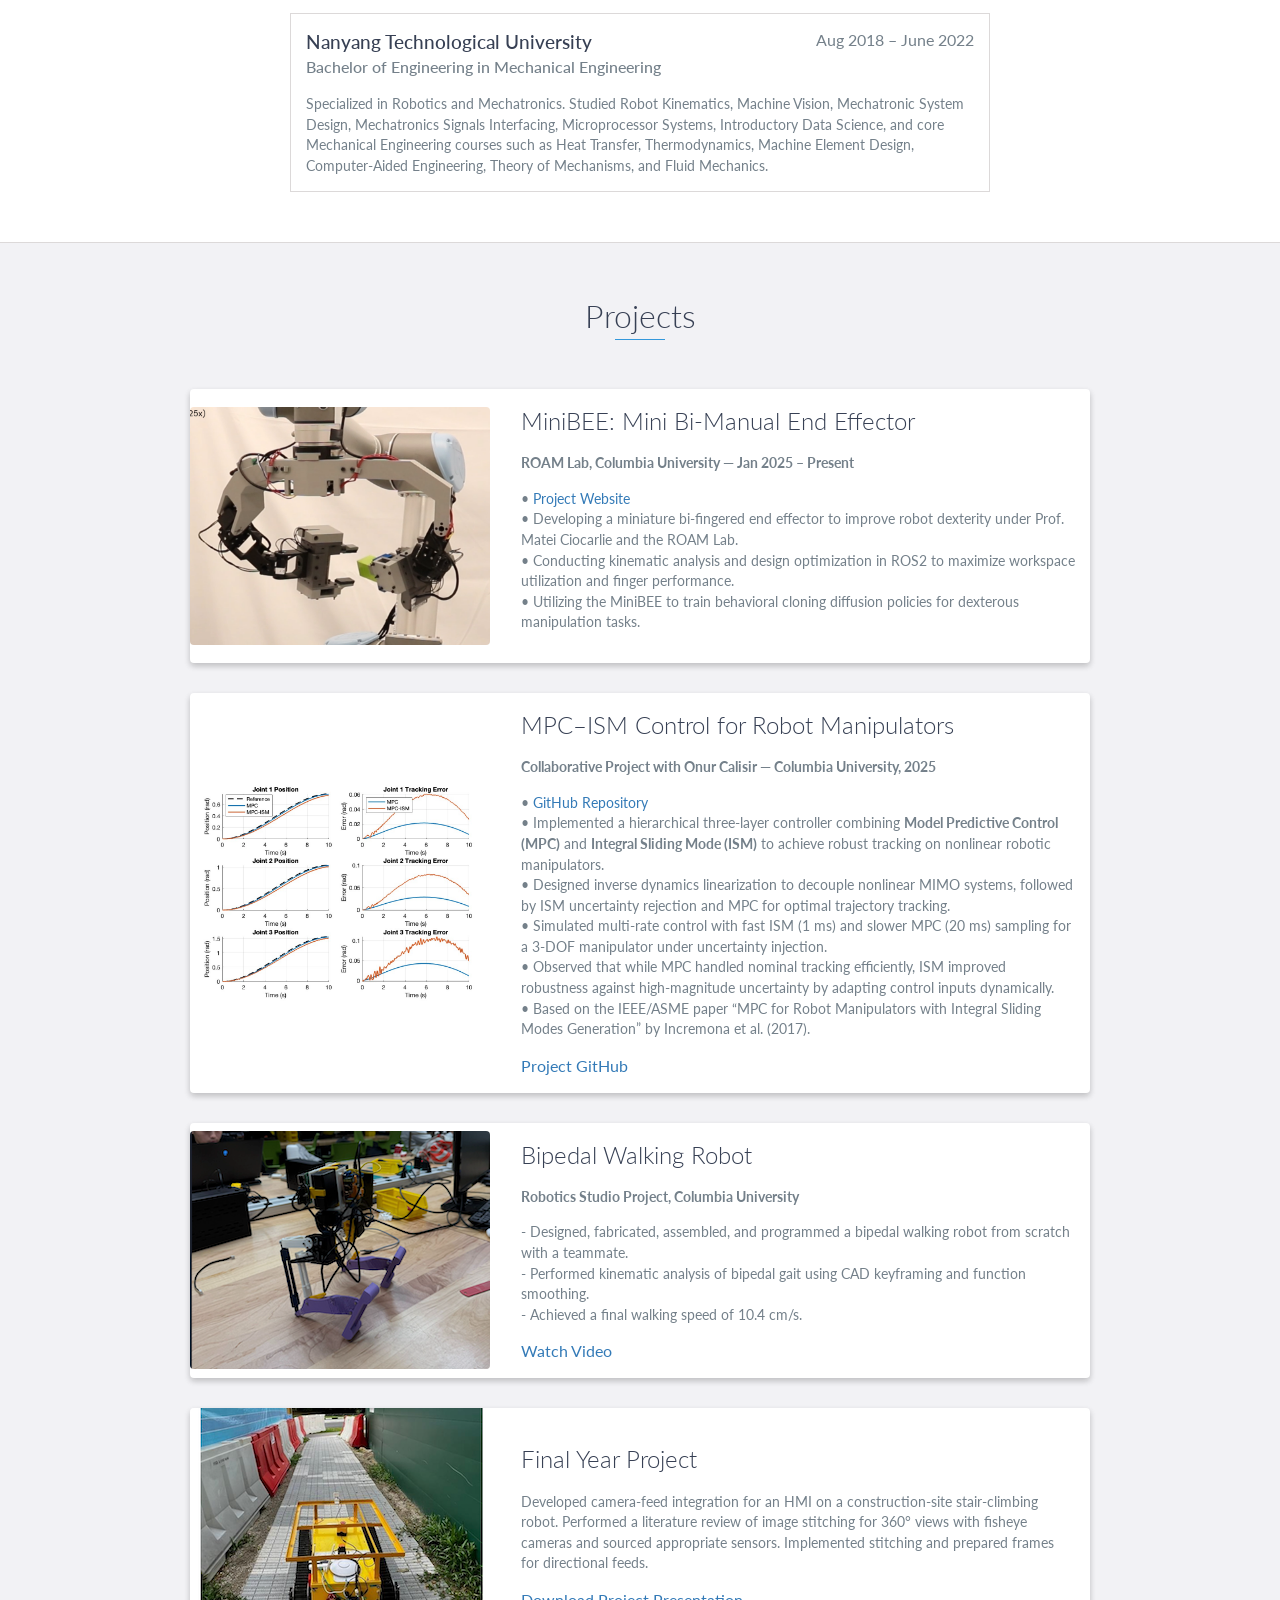
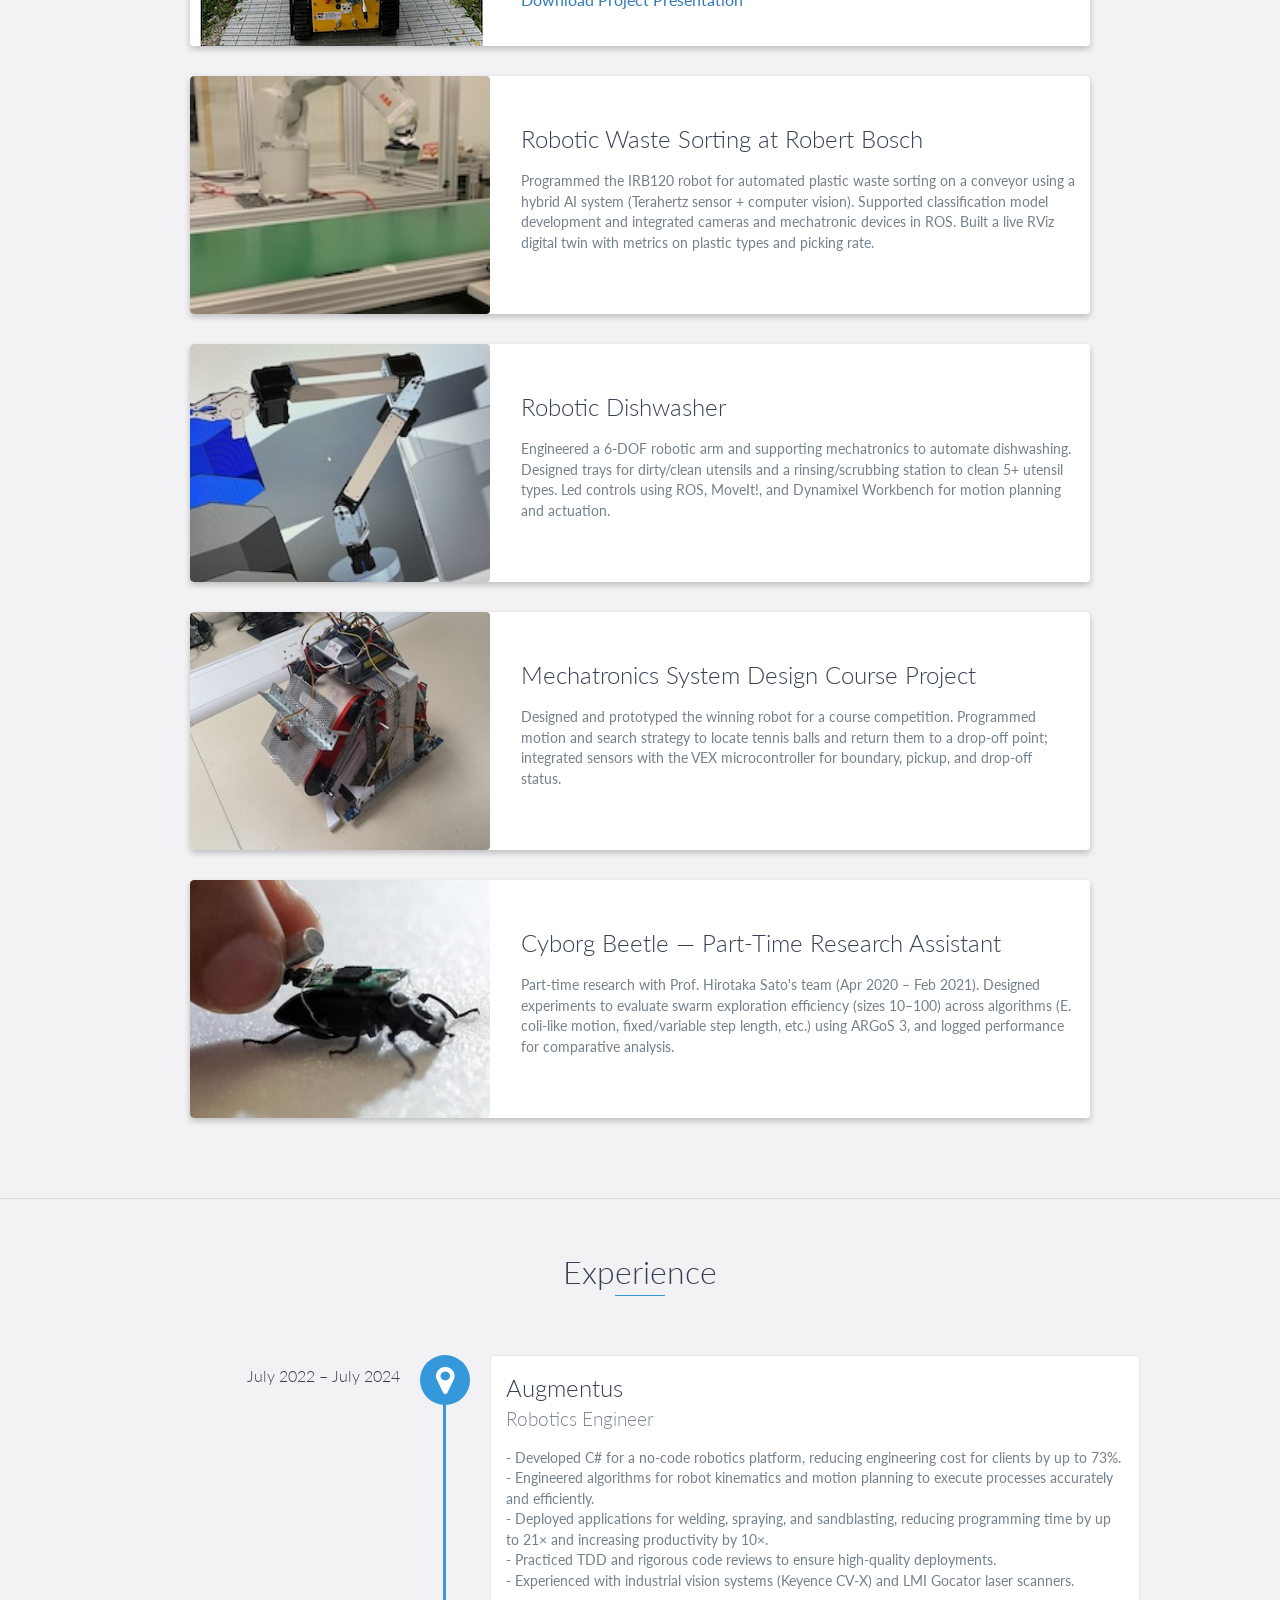
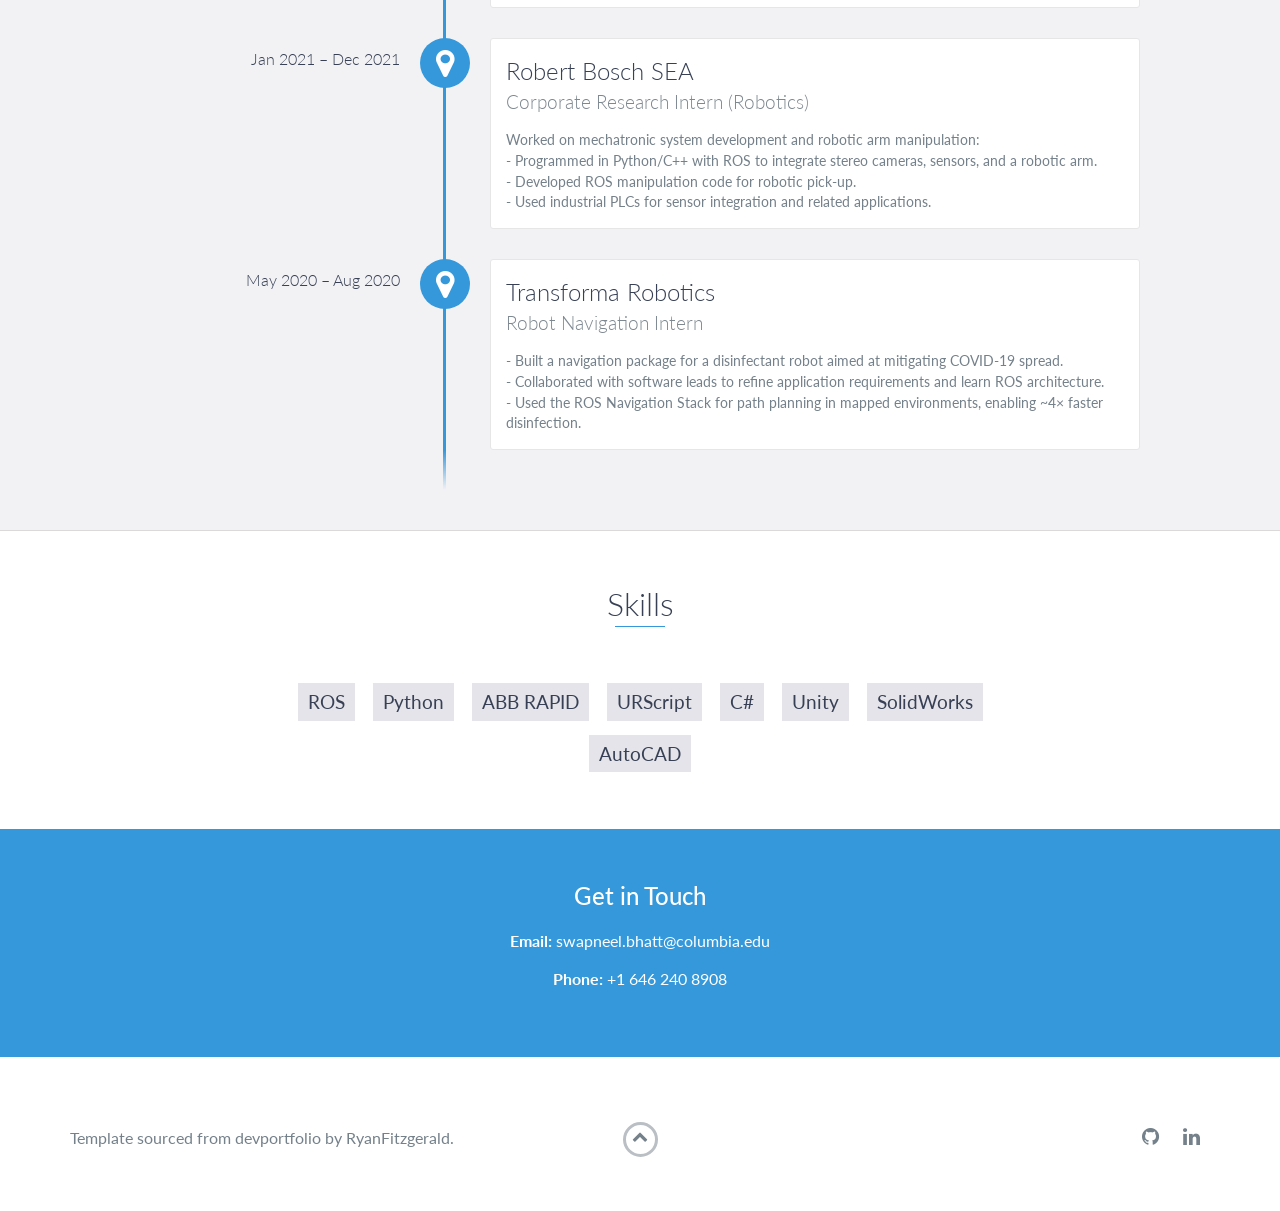
==== commit 8b7ed5b5: "updated about me" ====
--- a/index.html
+++ b/index.html
@@ -52,11 +52,12 @@
         <div class="col-md-4"><h2 class="heading">About Me</h2></div>
         <div class="col-md-8">
           <p>
-            Hi! I am Swapneel, a Graduate Mechanical Engineering student at Columbia University pursuing a specialization in Robotics and Control. I've worked as a robotics engineer for 2 years at Augmentus and have received my Bachelor's in Mechanical Engineering from NTU.
-            I have over 3 years of internship, research and full-time experience in the development and maintenance of robotic software. I am a fast and willing learner, demonstrating expertise in engineering technologies, programming languages, and engineering principles, with a proven ability to create, optimize, and manage software applications for robotic systems.
-          </p>
+            
+              Hi! I'm Swapneel, a Graduate Robotics student at Columbia University. At Columbia, my current focus lies in advanced robotic control and manipulation: developing dexterous robotic systems and motion optimization methods through projects like the MiniBee bimanual manipulator in the ROAM Lab.
+              I've worked as a robotics engineer for 2 years at Augmentus and have received my Bachelor's in Mechanical Engineering from NTU. 
+              I have over 3 years of full-time,internship and research experience in the development and maintenance of robotic software. I am a fast and willing learner, demonstrating expertise in engineering technologies, programming languages, and engineering principles, with a proven ability to create, optimize, and manage software applications for robotic systems.
           <p>
-            I'm looking for projects involving intelligent robotic manipulation that allow me to develop my knowledge base further in articulated robot manipulation in dynamic environments—where I can put my prior knowledge to use and also gain valuable experience and new skills in cutting-edge robotics development.
+            I'm always on the lookout for opportunities to grow both my professional and interpersonal skills, and someone who loves approaching new problems and trying new approaches.
           </p>
         </div>
       </div>
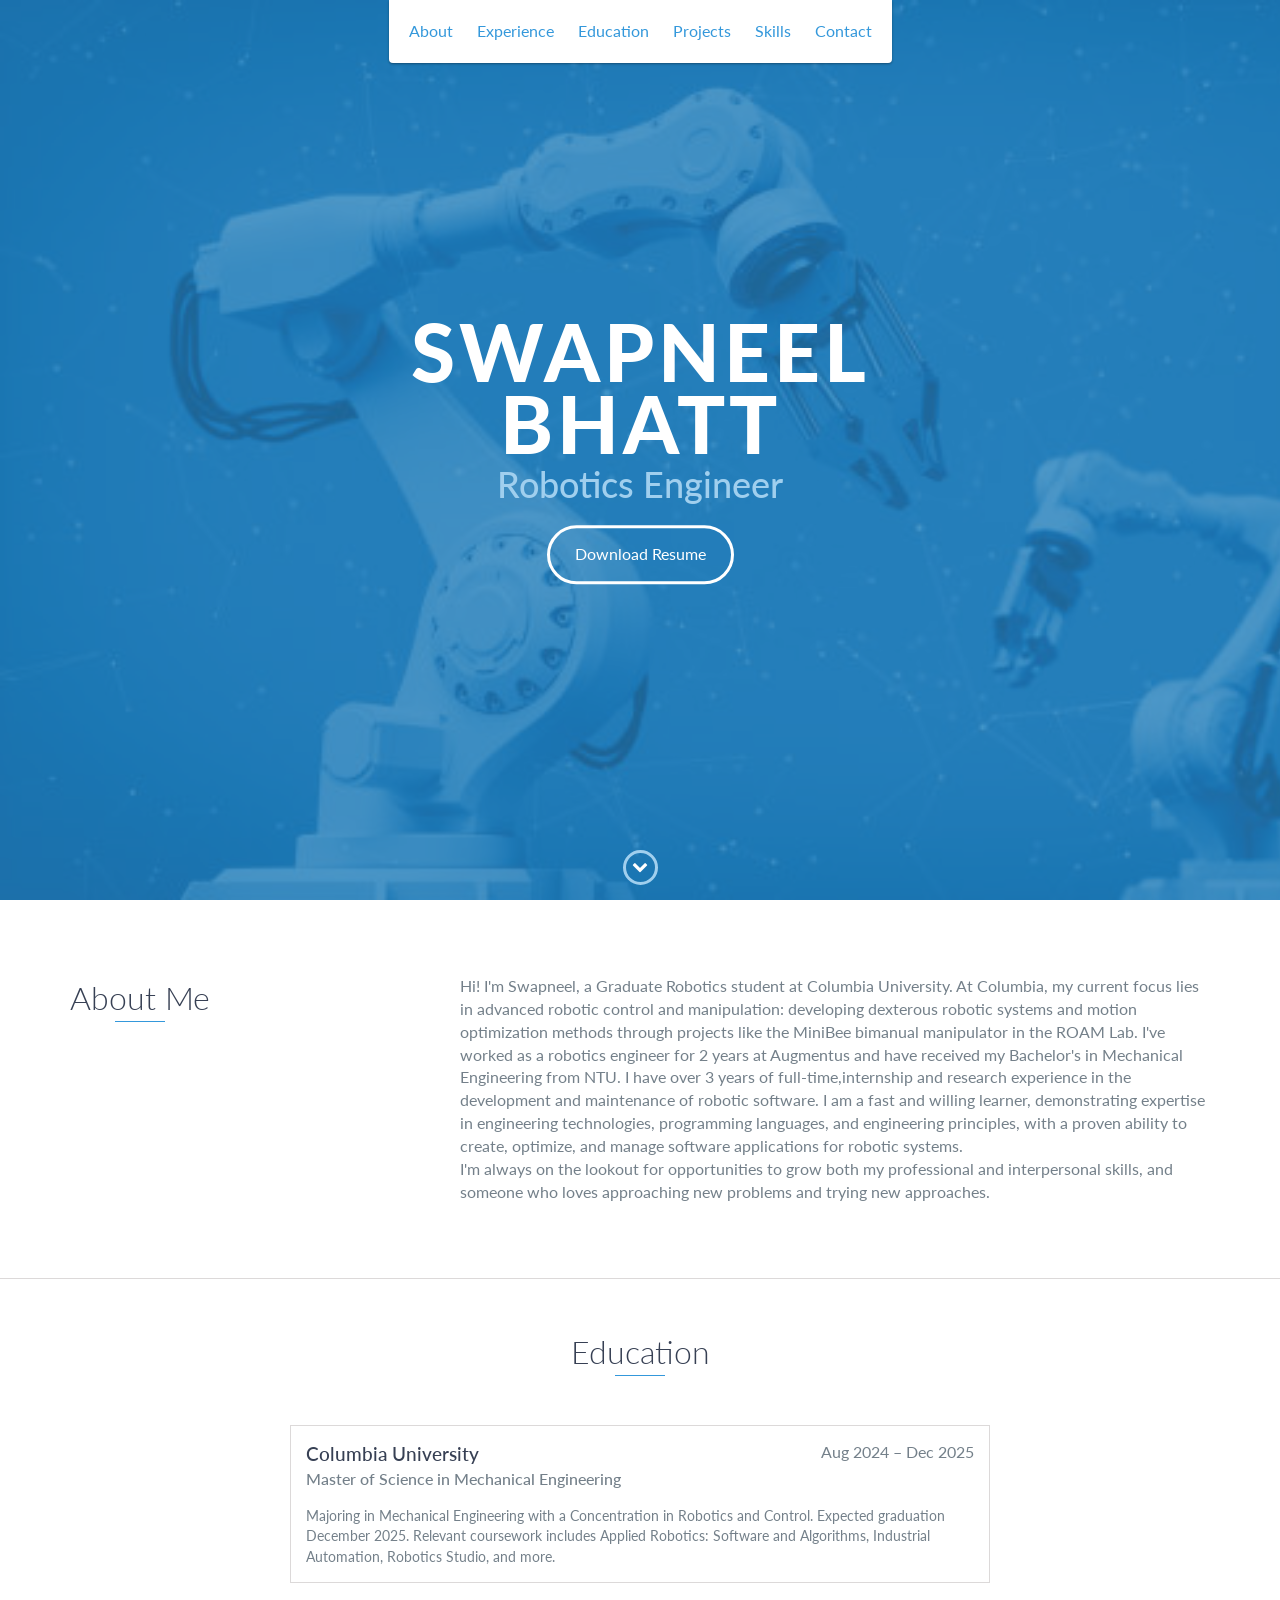
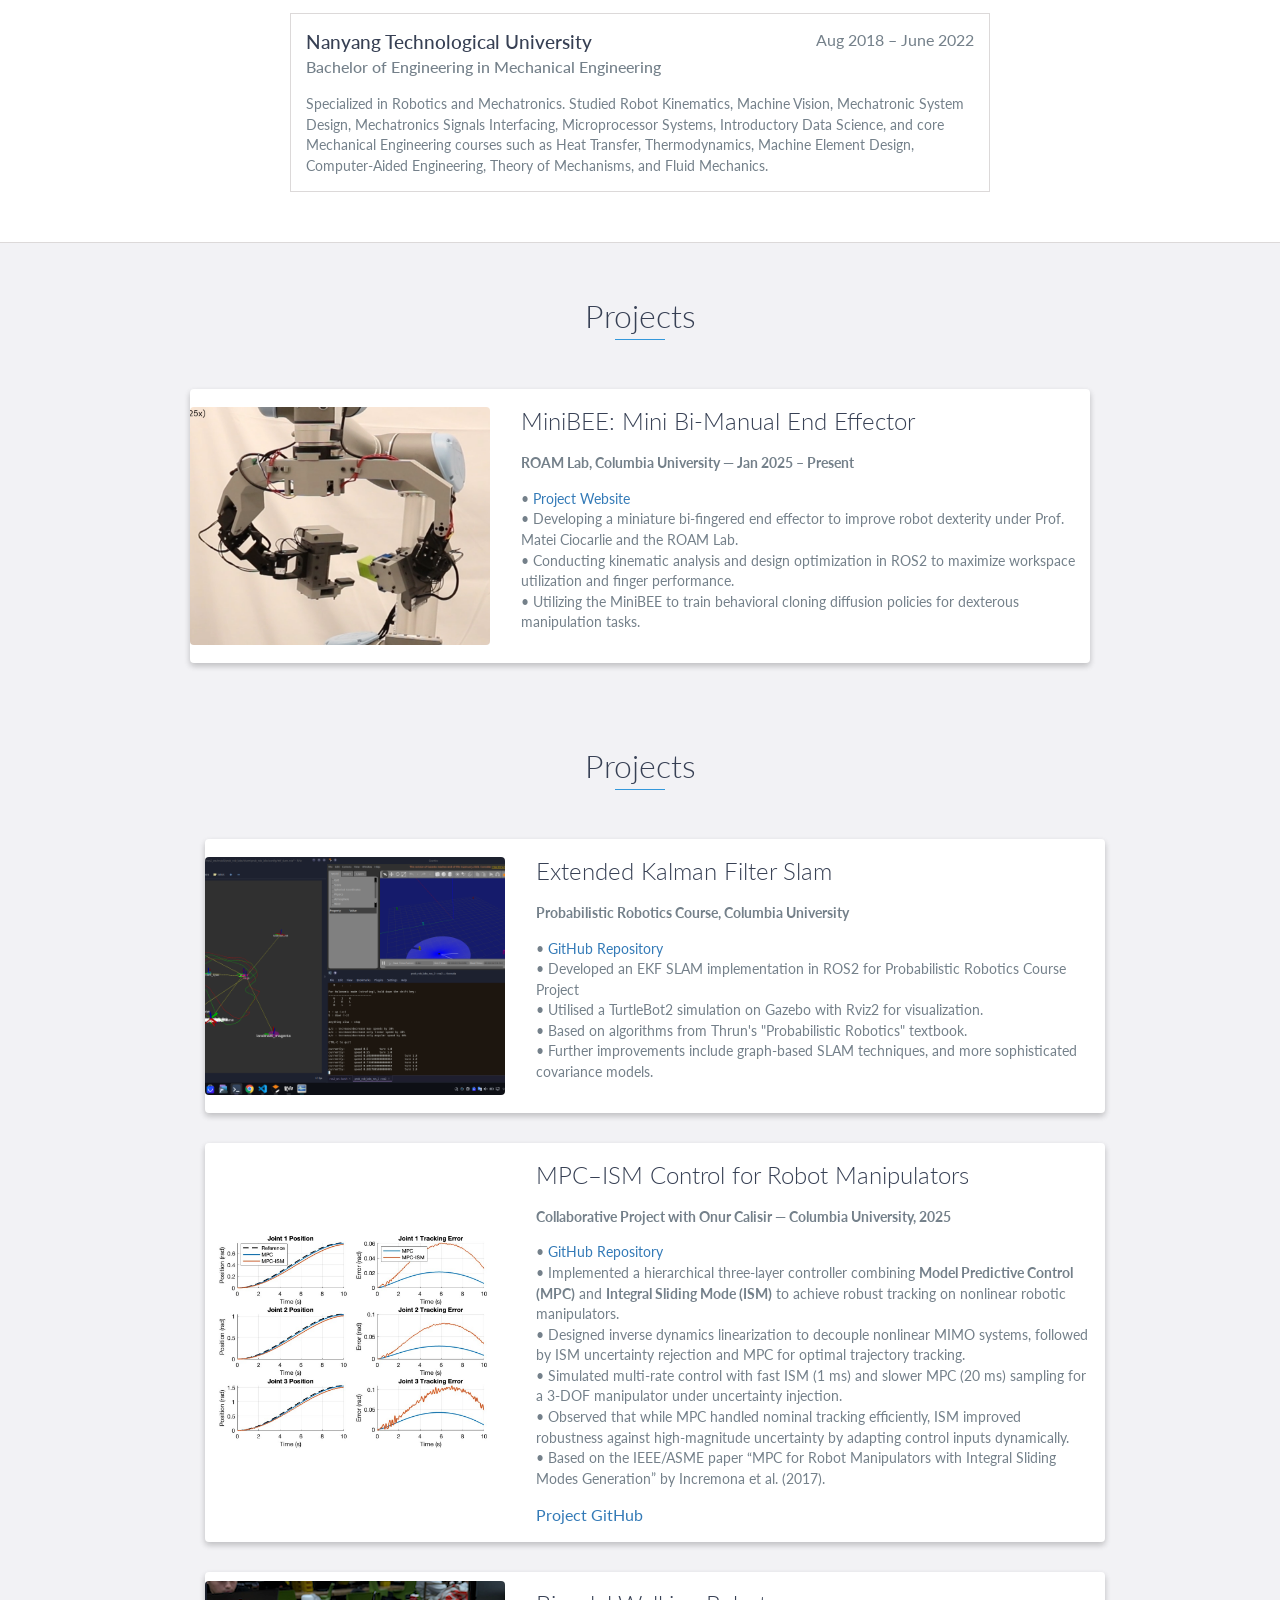
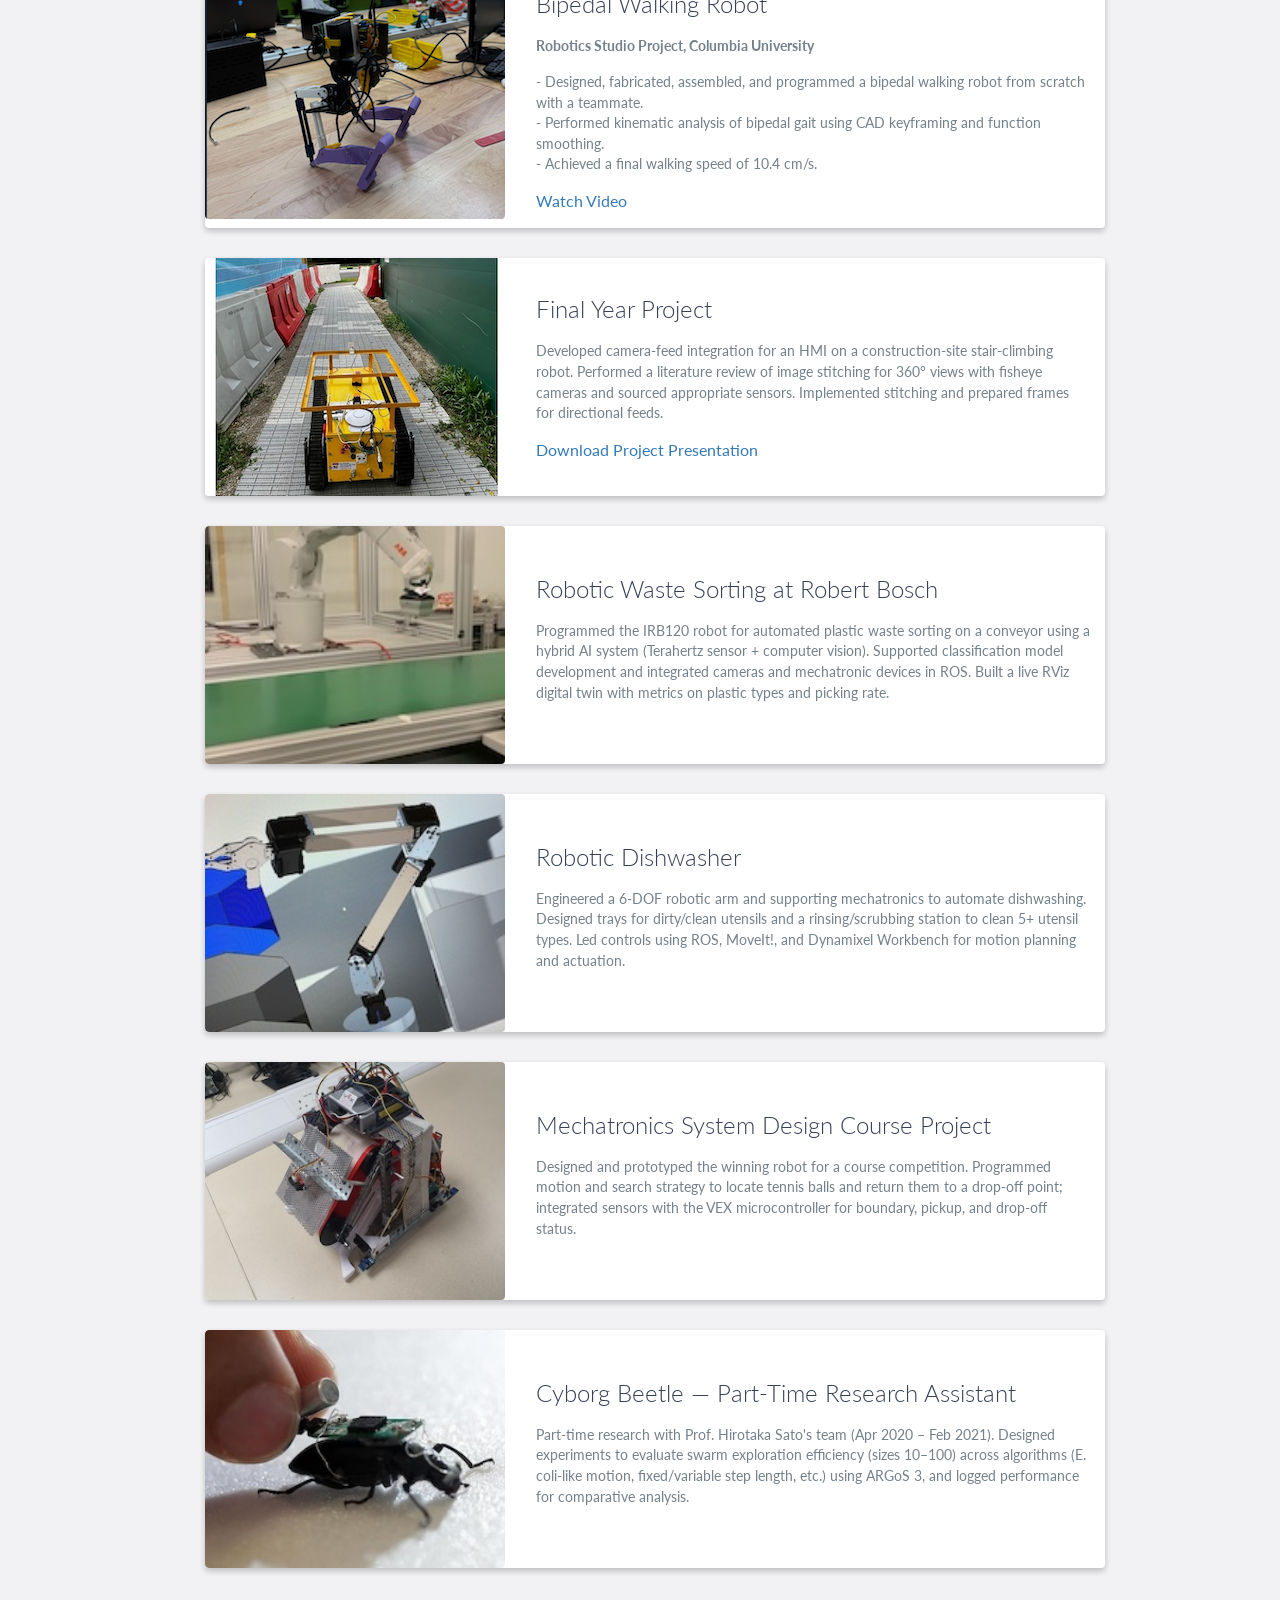
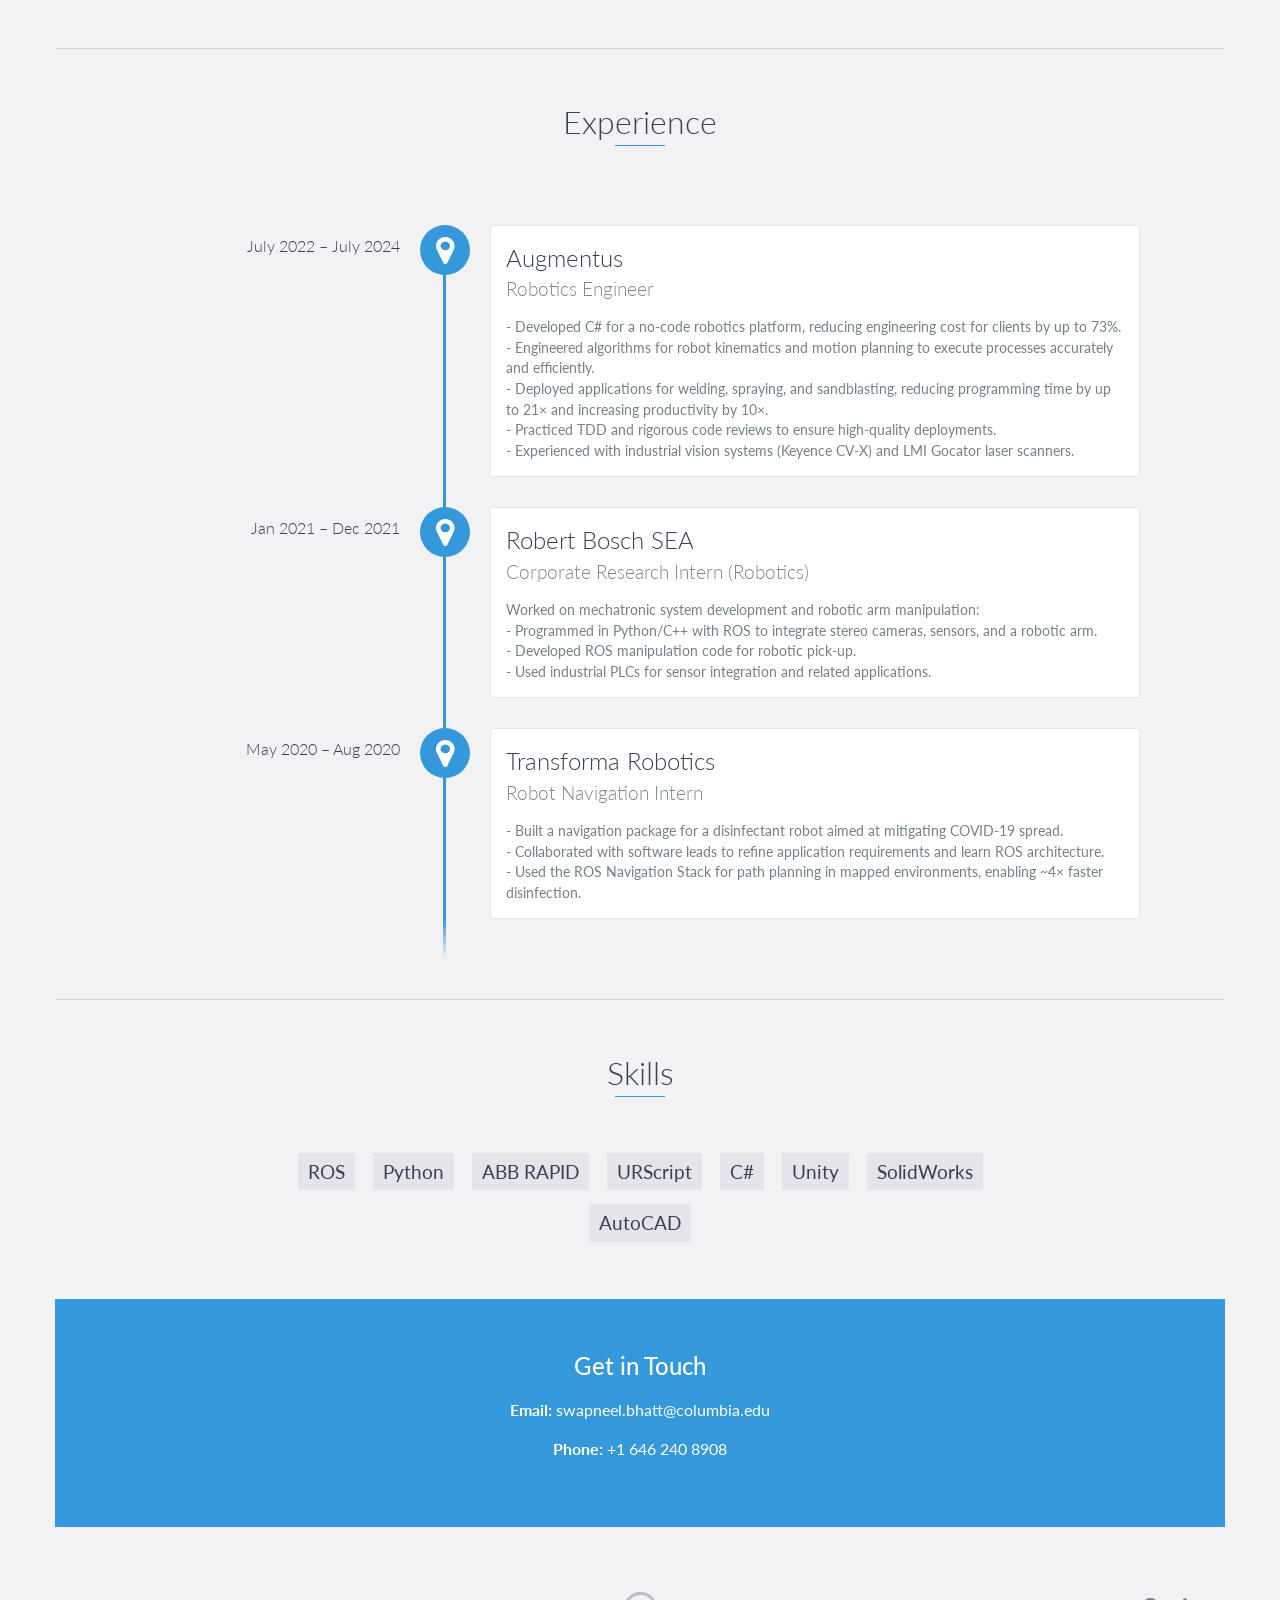
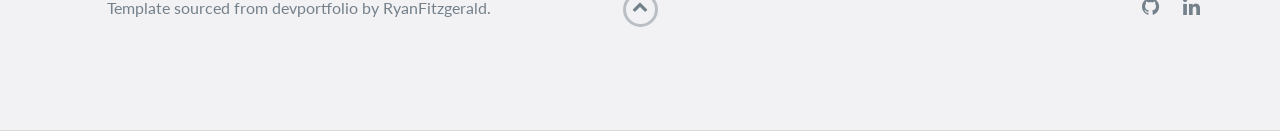
==== commit df300b5b: "added prob rob project" ====
--- a/index.html
+++ b/index.html
@@ -110,6 +110,30 @@
         </div>
 
 
+    <div id="projects" class="background-alt">
+    <h2 class="heading">Projects</h2>
+    <div class="container">
+      <div class="row">
+
+        <!-- Mini Bi-Manual End Effector -->
+        <div class="project shadow-large">
+          <div class="project-image">
+            <img src="images/traj_overlay.png" alt="EKF SLAM with Trajectory Overlay" />
+          </div>
+          <div class="project-info">
+            <h3>Extended Kalman Filter Slam</h3>
+            <p><strong>Probabilistic Robotics Course, Columbia University </strong></p>
+            <p>
+              • <a href="https://github.com/swapneel001/ekf_slam"> GitHub Repository</a> <br>
+              • Developed an EKF SLAM implementation in ROS2 for Probabilistic Robotics Course Project <br>
+              • Utilised a TurtleBot2 simulation on Gazebo with Rviz2 for visualization. <br>
+              • Based on algorithms from Thrun's "Probabilistic Robotics" textbook. <br>
+              • Further improvements include graph-based SLAM techniques, and more sophisticated covariance models.
+            </p>
+          </div>
+        </div>
+
+
         <!-- MPC-ISM Control Project -->
         <div class="project shadow-large">
           <div class="project-image">
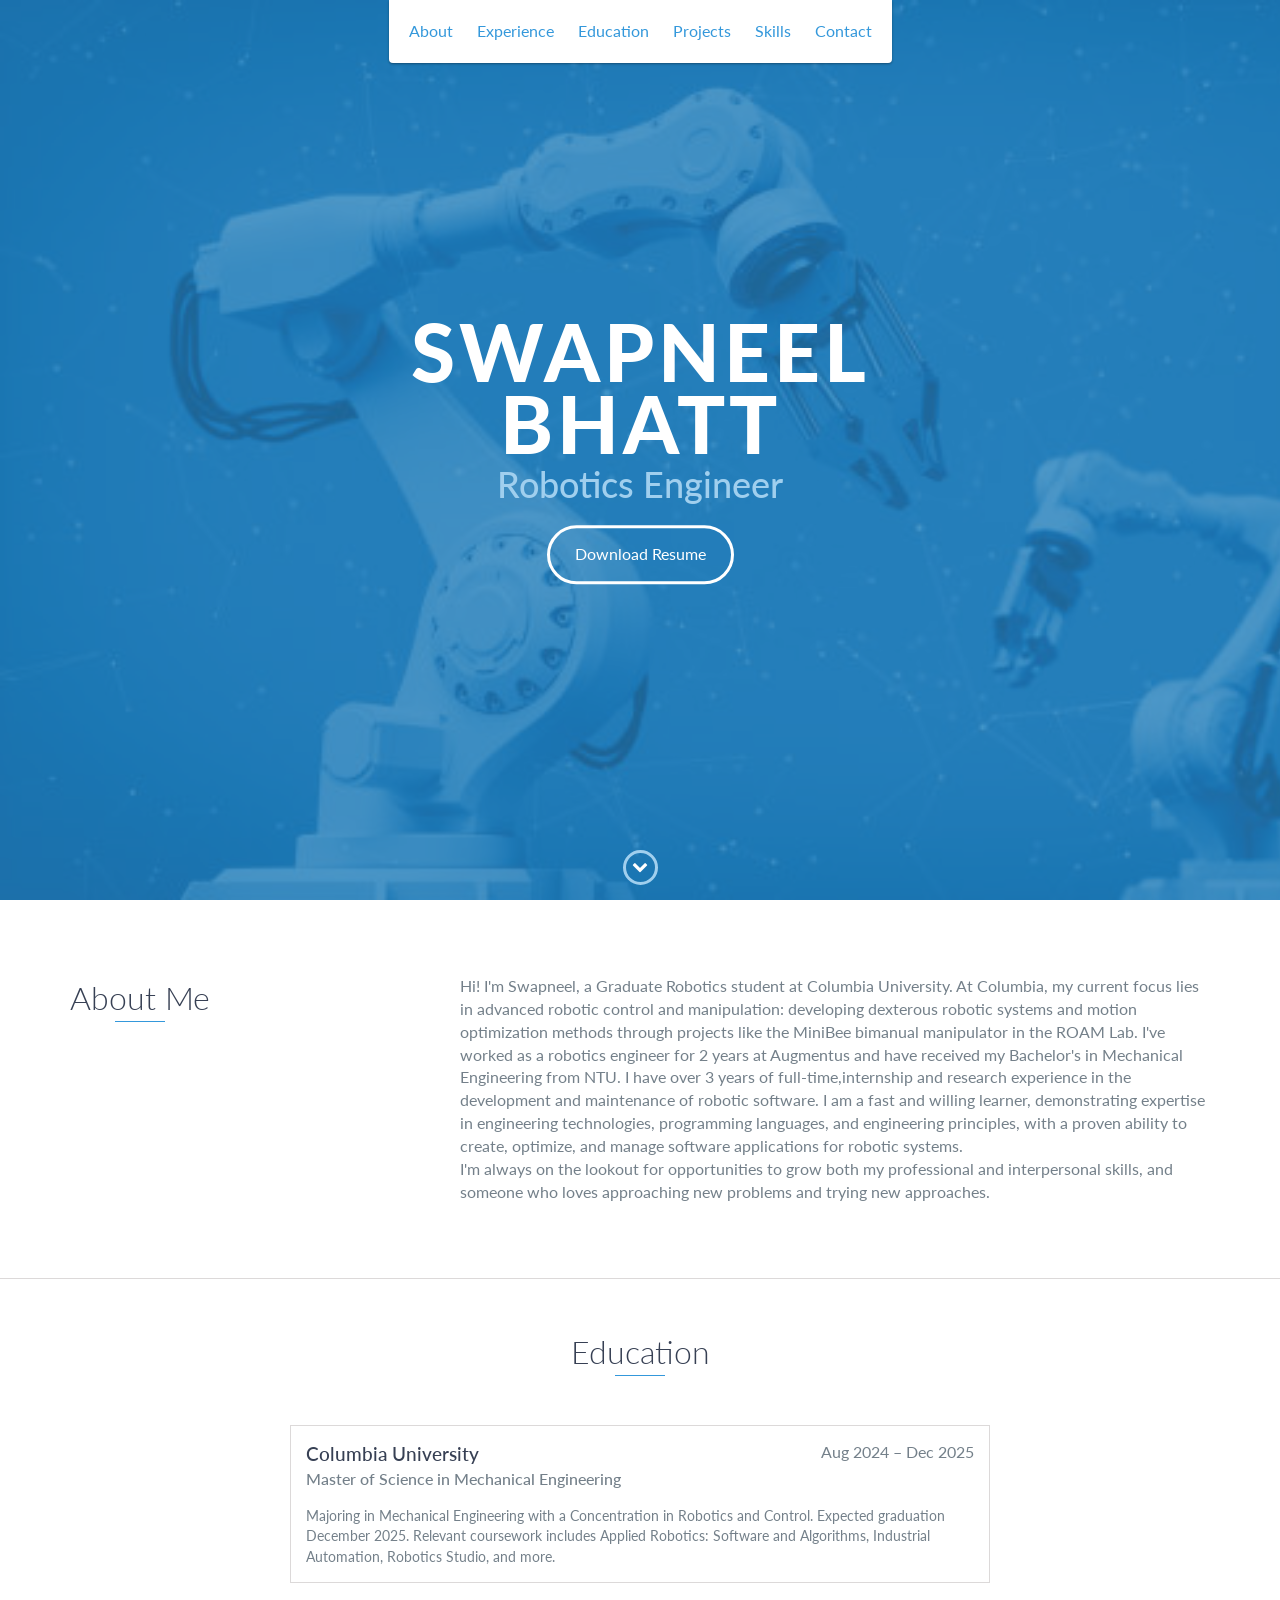
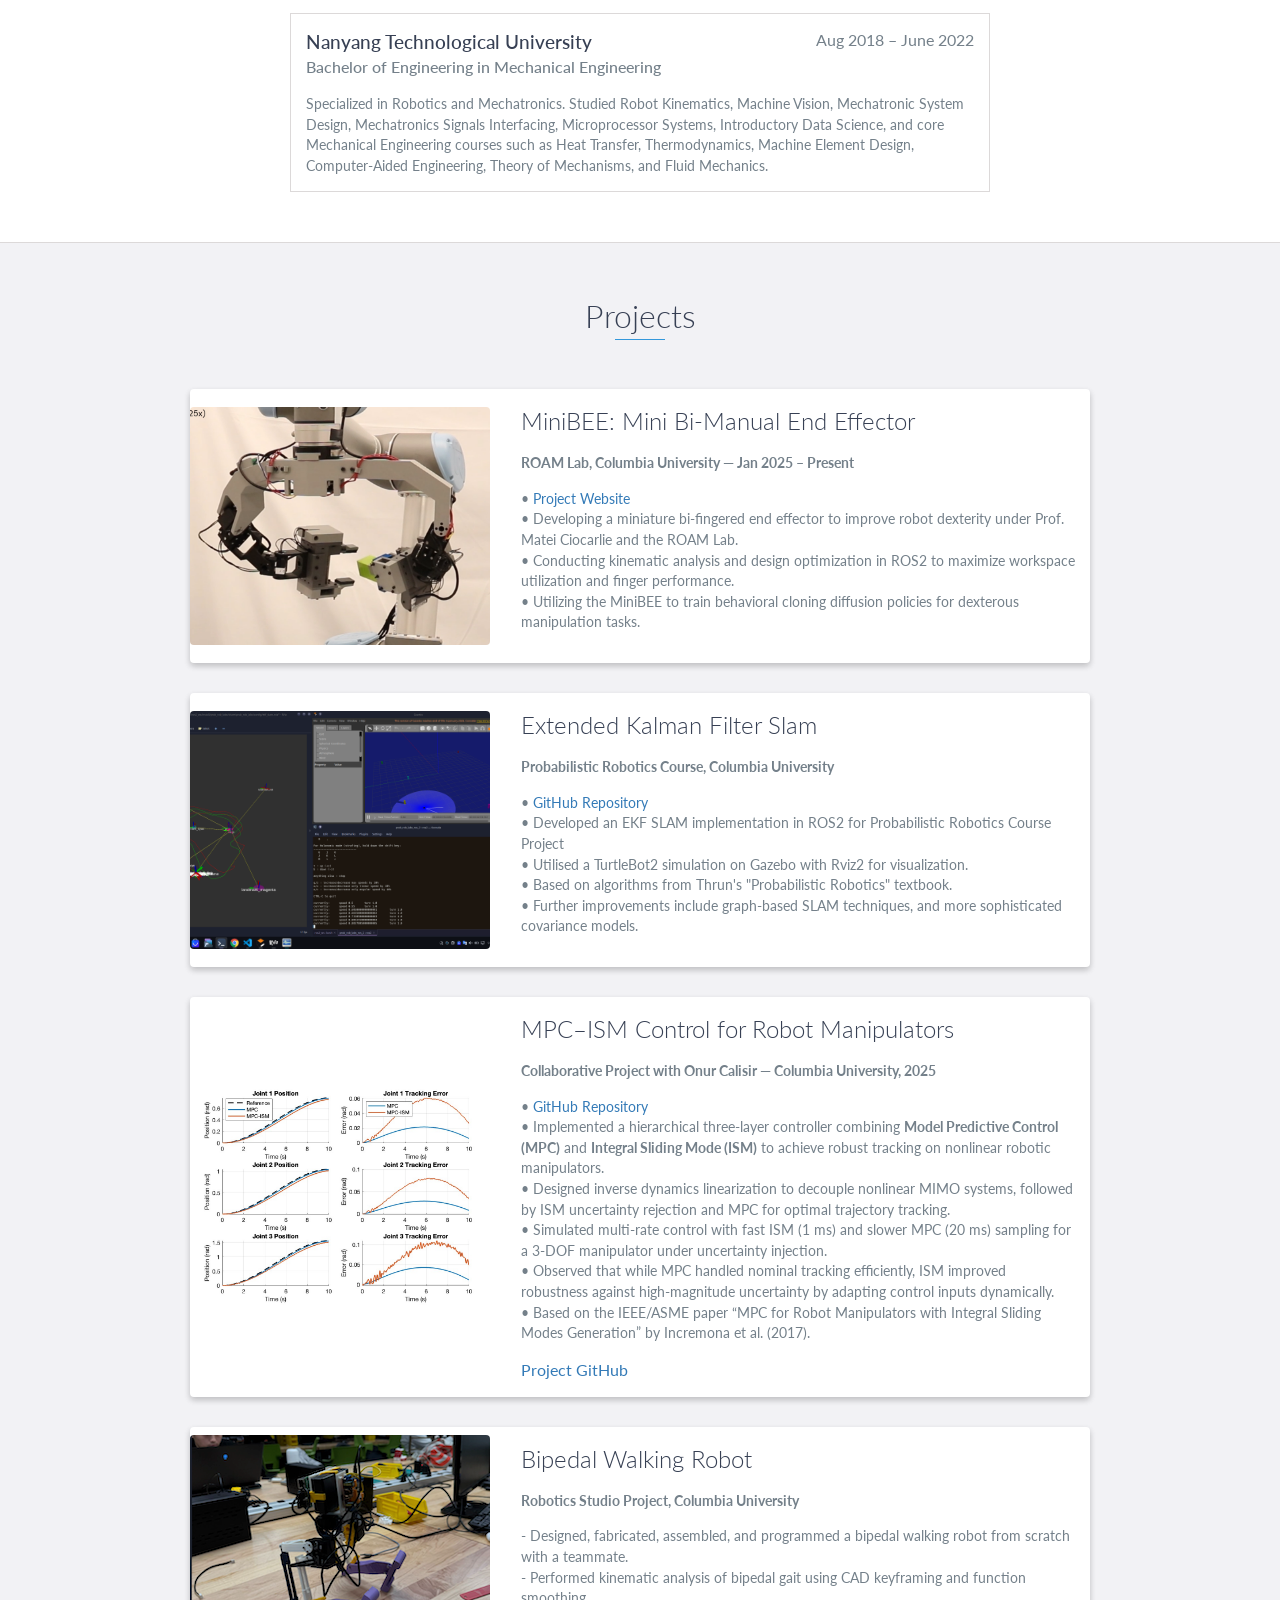
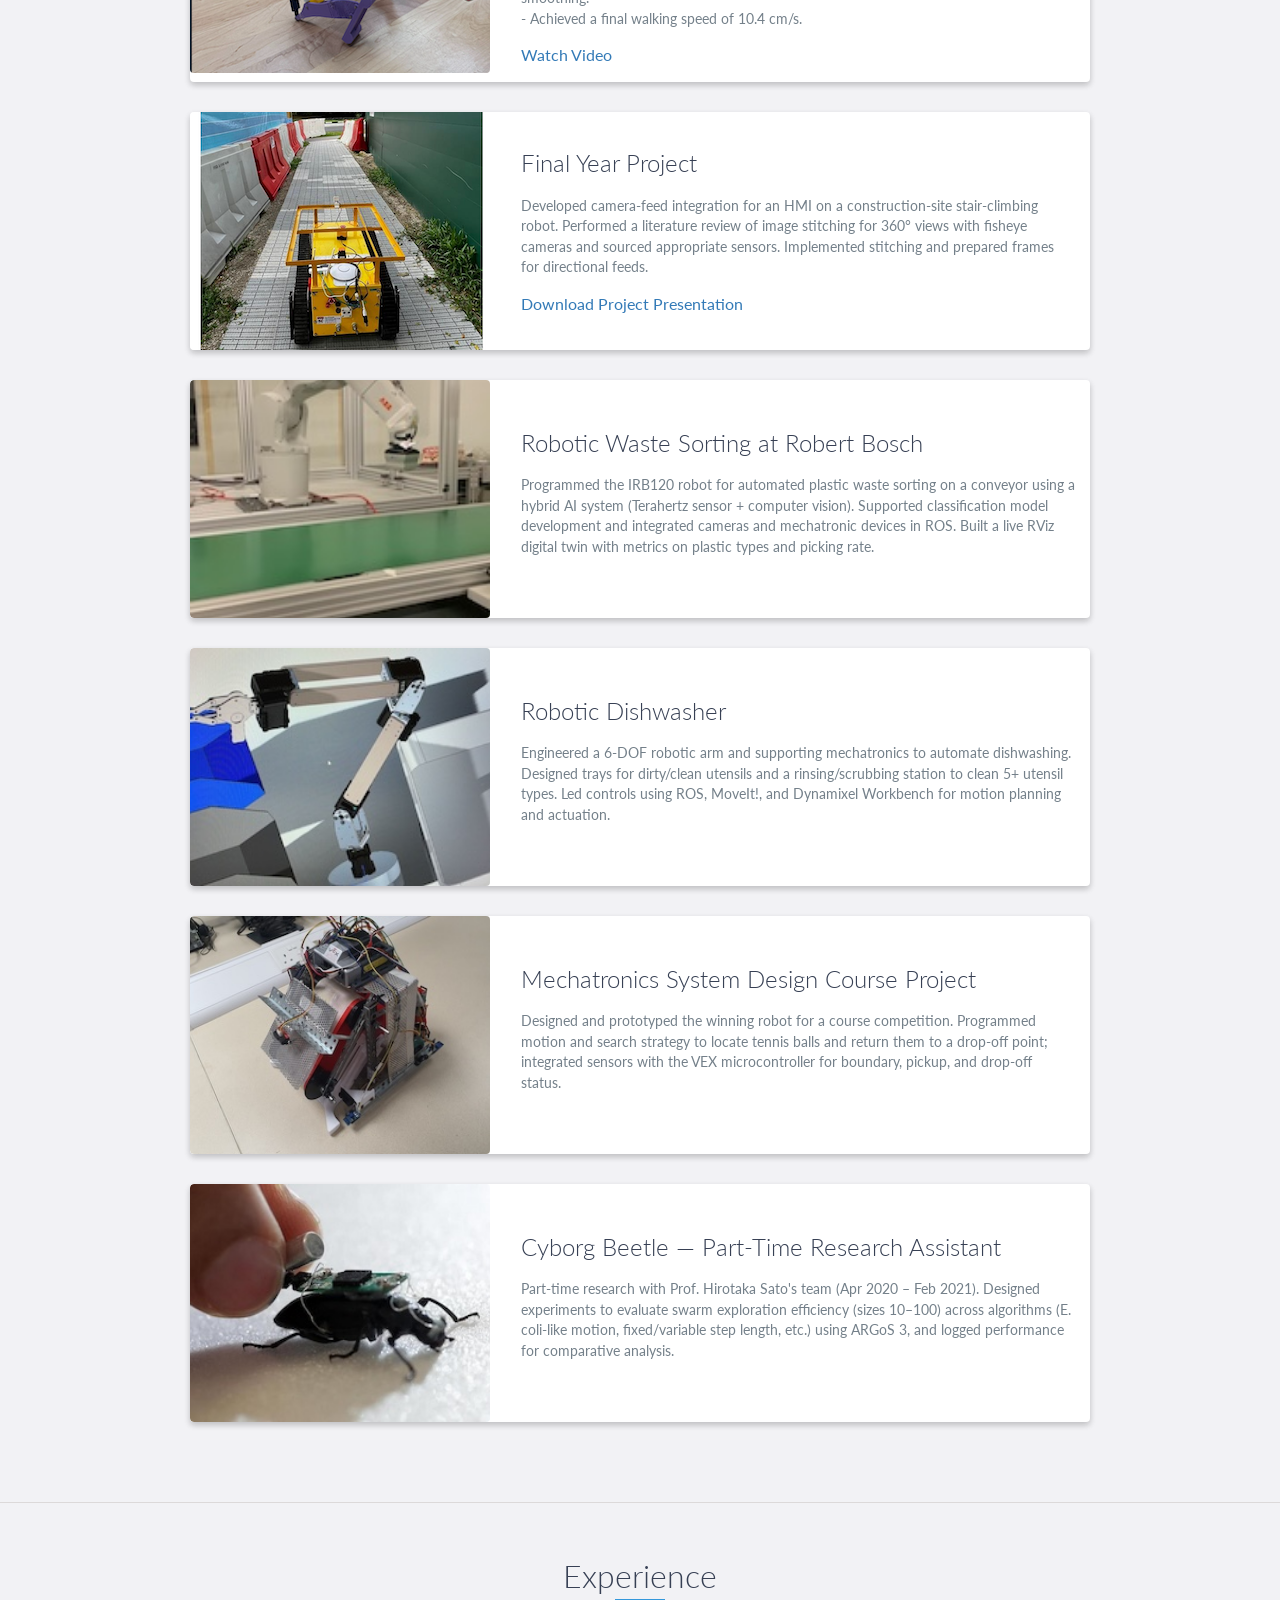
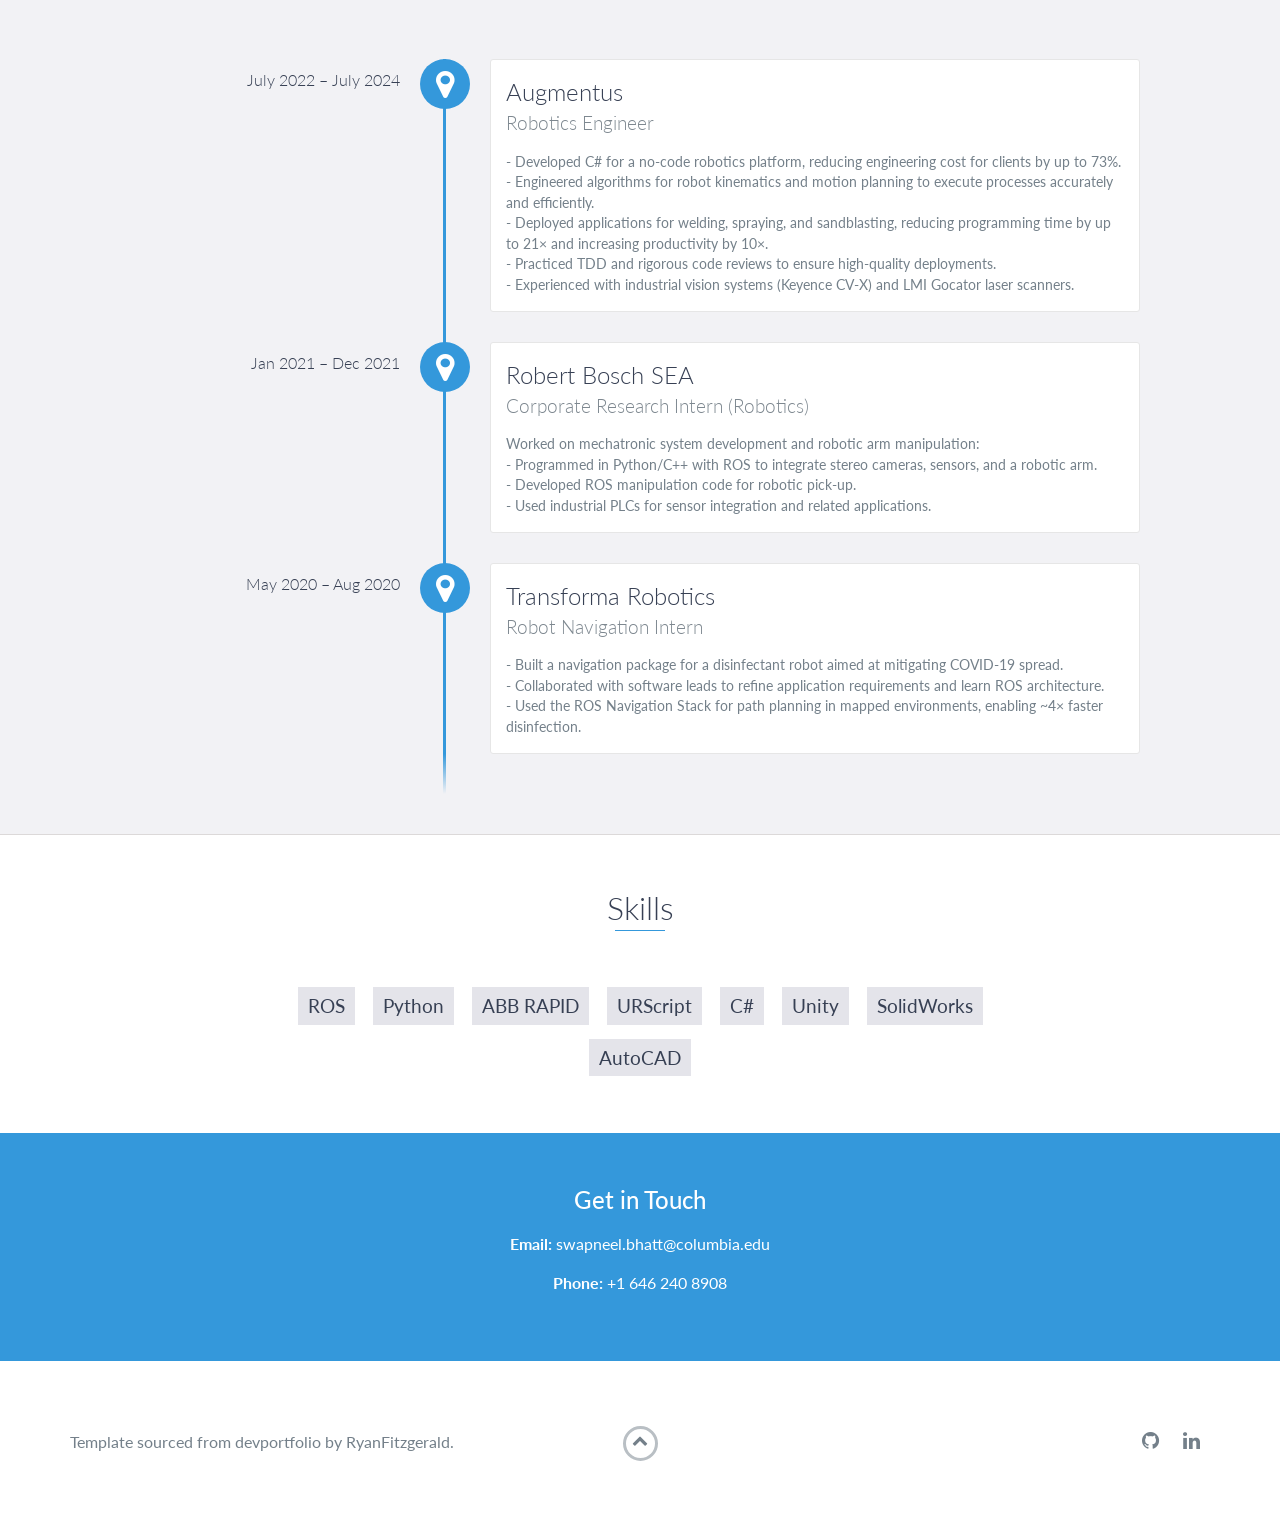
==== commit a183252b: "fixed sectioning" ====
--- a/index.html
+++ b/index.html
@@ -109,13 +109,6 @@
           </div>
         </div>
 
-
-    <div id="projects" class="background-alt">
-    <h2 class="heading">Projects</h2>
-    <div class="container">
-      <div class="row">
-
-        <!-- Mini Bi-Manual End Effector -->
         <div class="project shadow-large">
           <div class="project-image">
             <img src="images/traj_overlay.png" alt="EKF SLAM with Trajectory Overlay" />
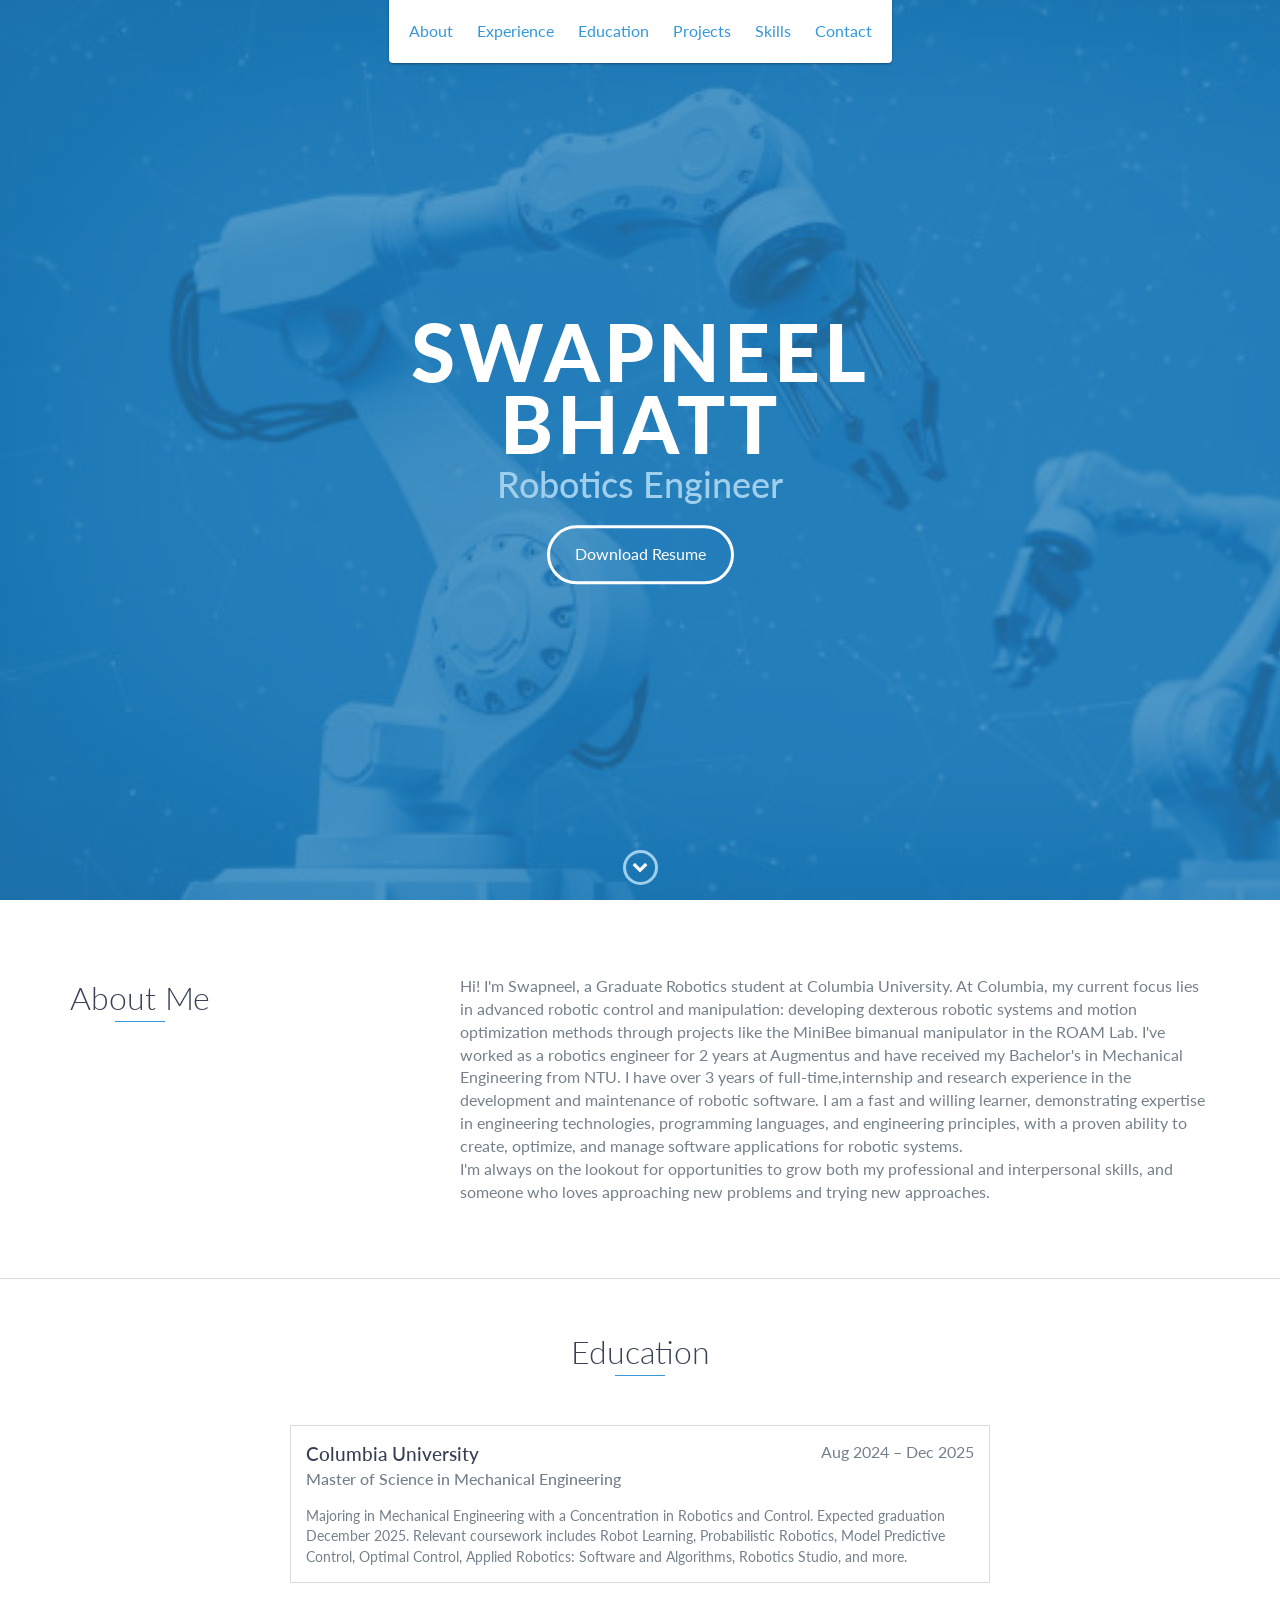
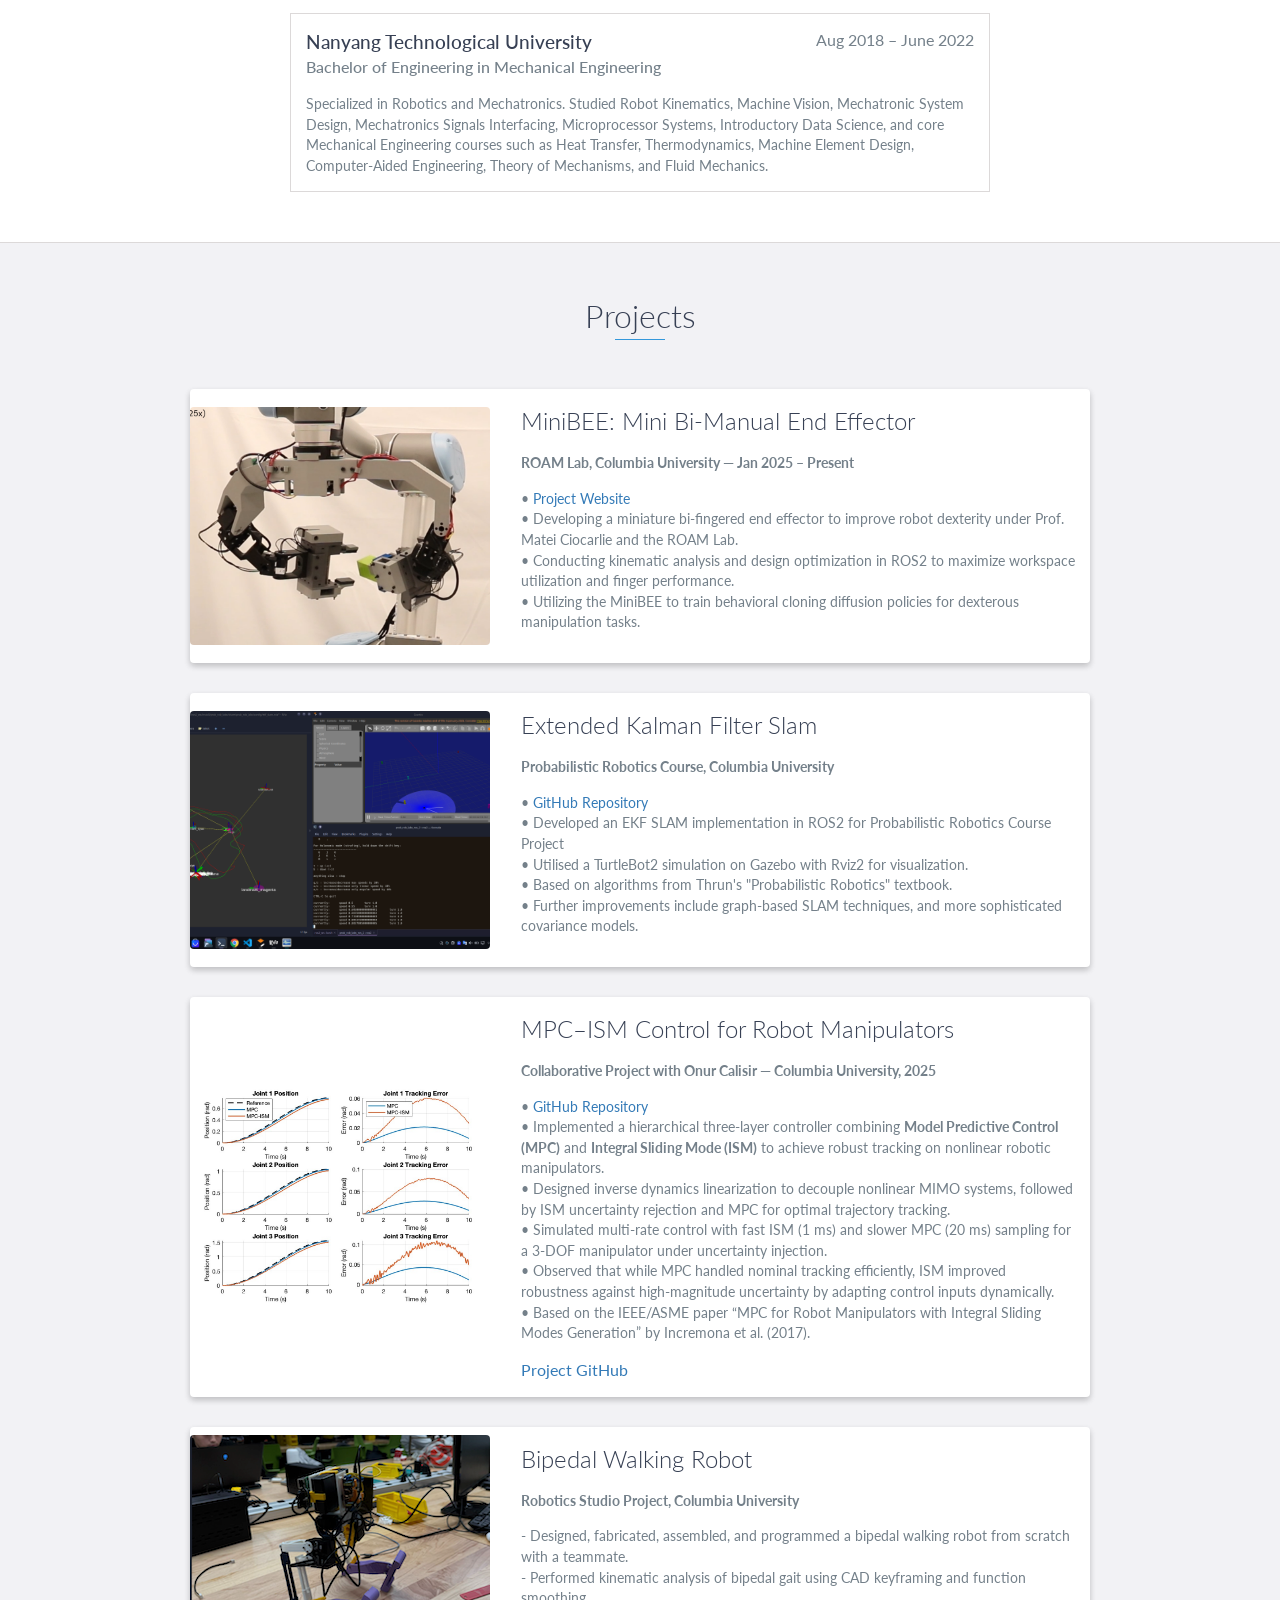
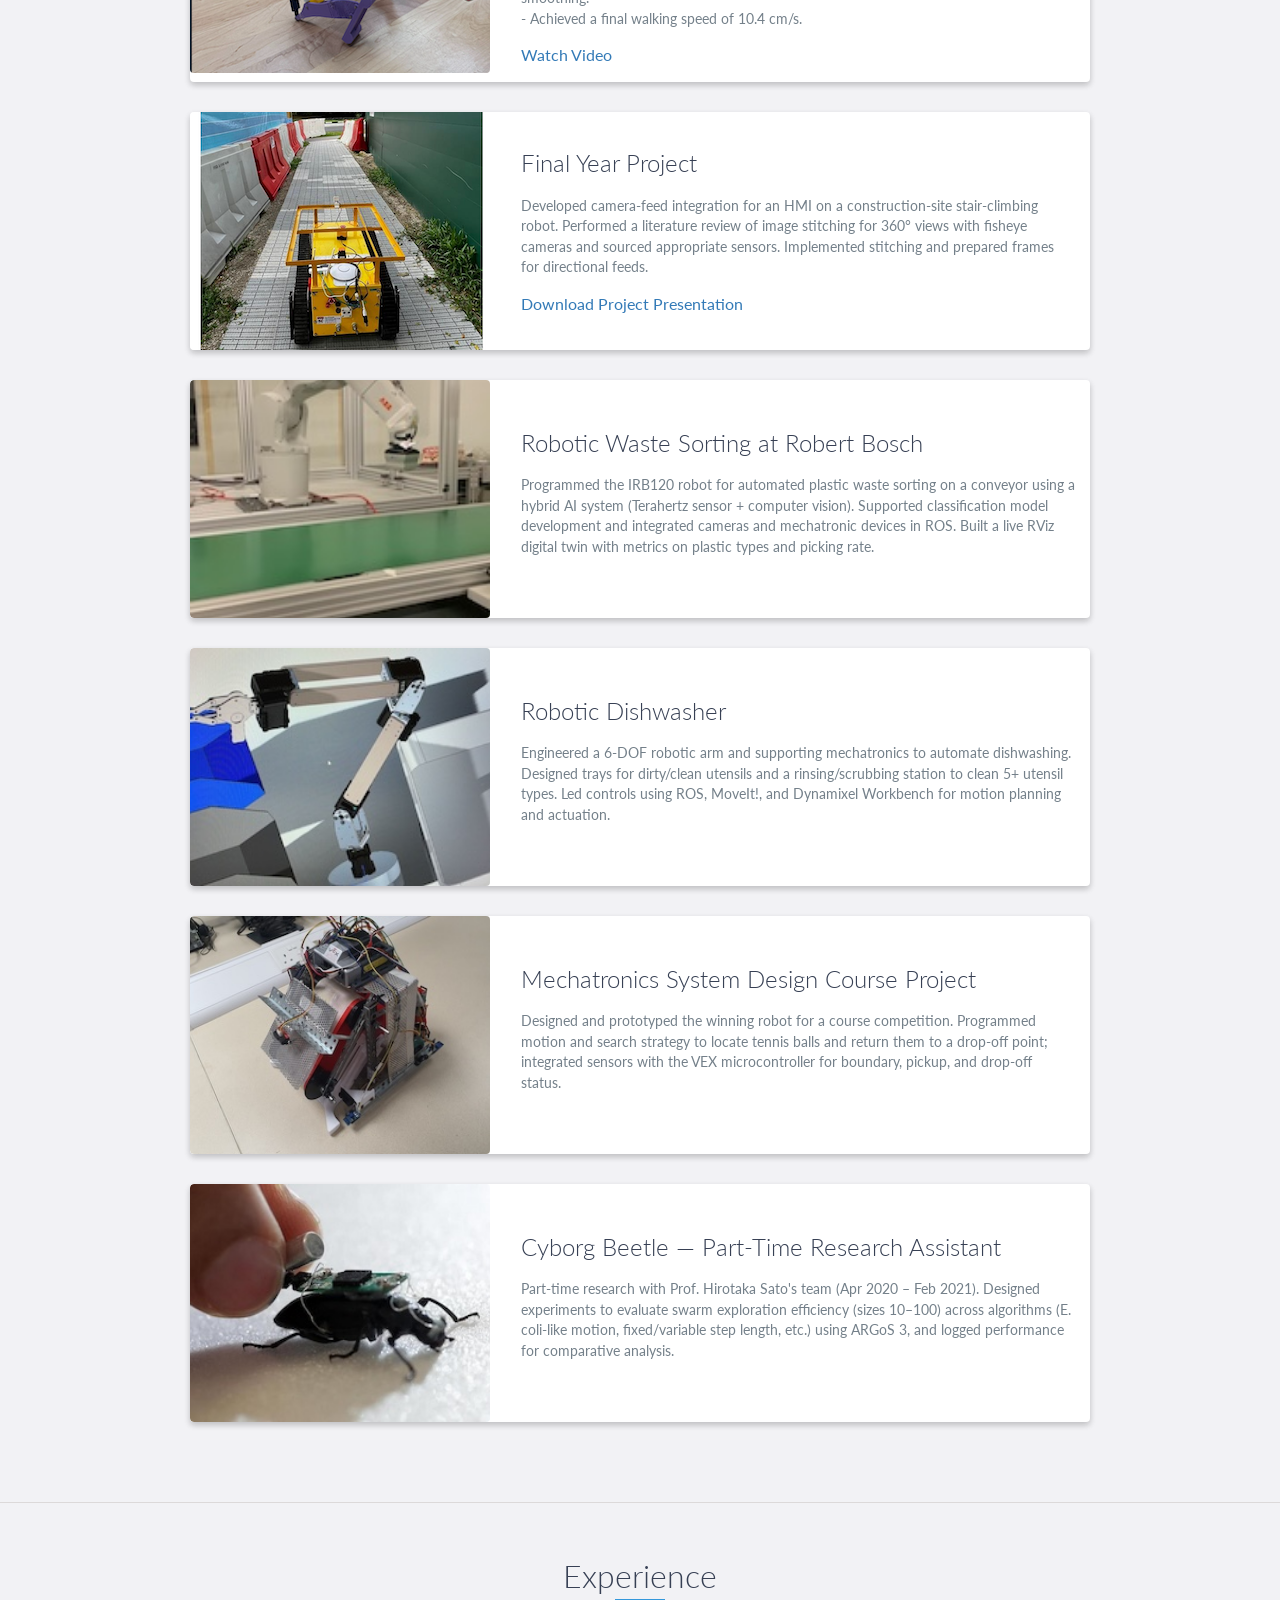
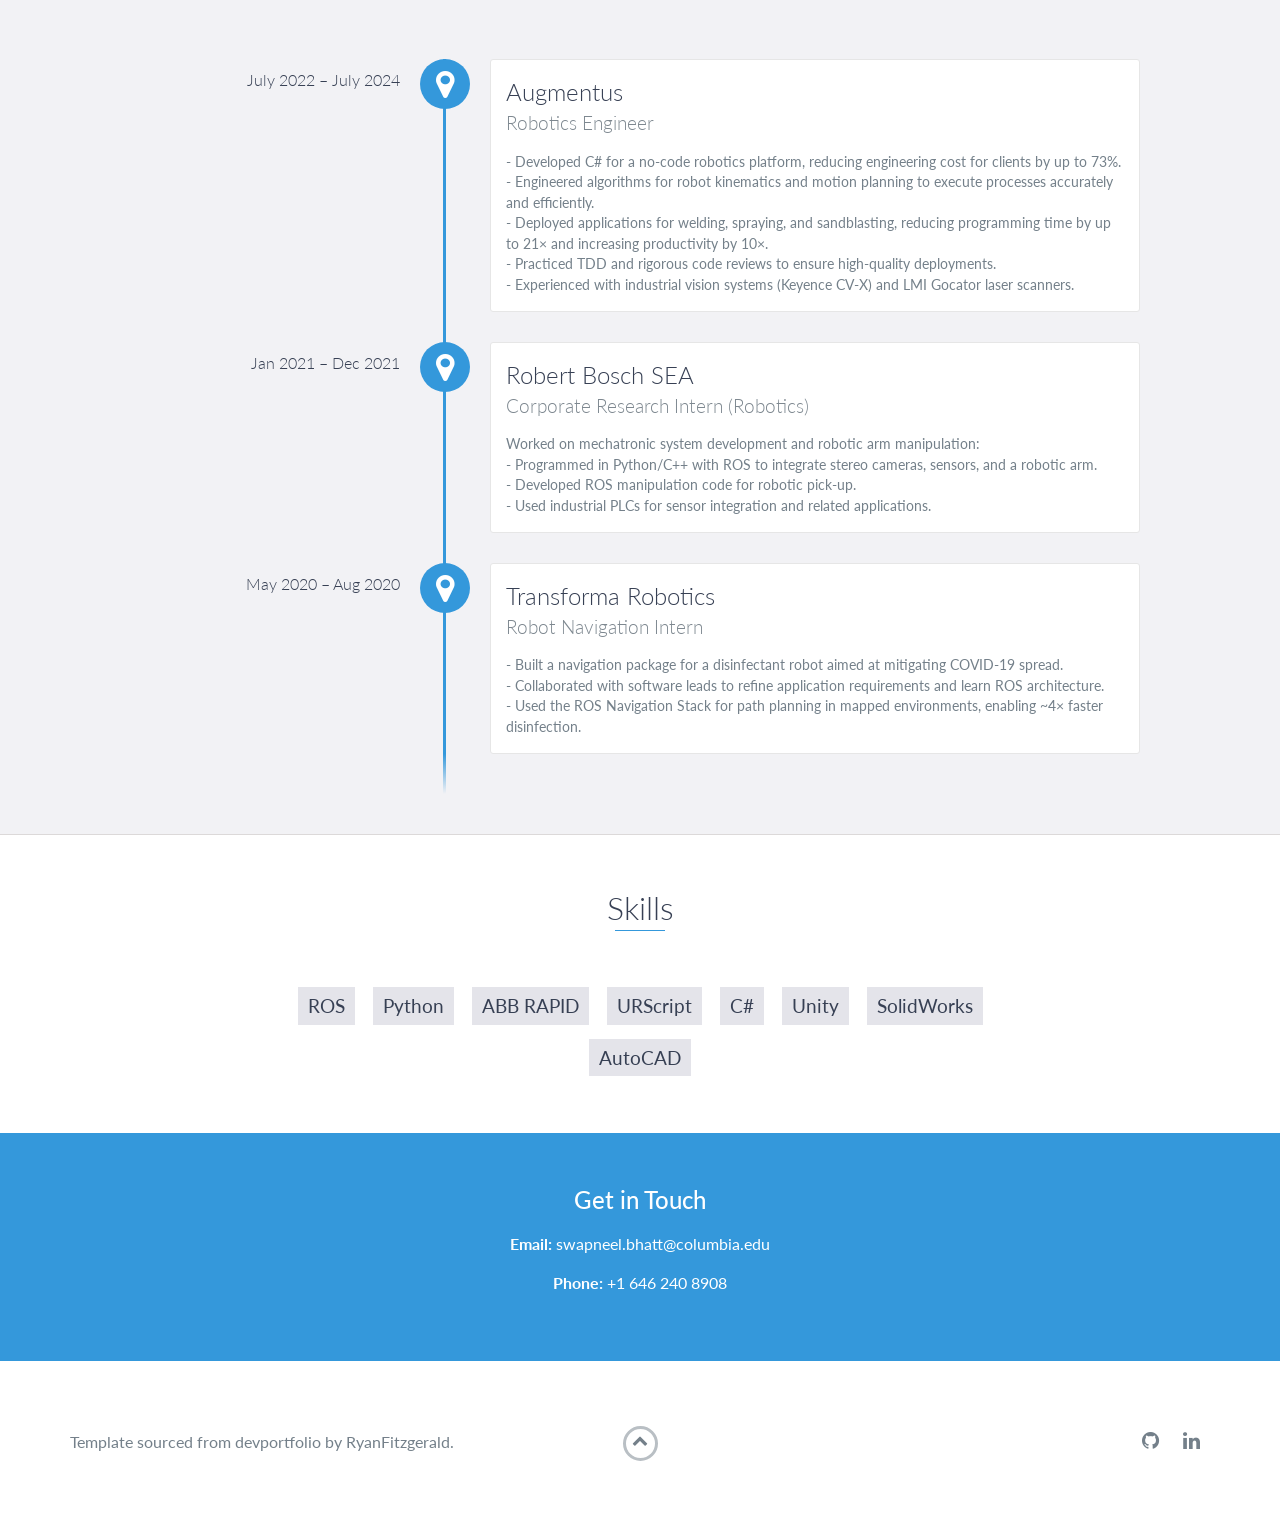
==== commit fbbf538e: "updated relevant coursework" ====
--- a/index.html
+++ b/index.html
@@ -73,7 +73,7 @@
       <h4>Master of Science in Mechanical Engineering</h4>
       <p>
         Majoring in Mechanical Engineering with a Concentration in Robotics and Control. Expected graduation December 2025.
-        Relevant coursework includes Applied Robotics: Software and Algorithms, Industrial Automation, Robotics Studio, and more.
+        Relevant coursework includes Robot Learning, Probabilistic Robotics, Model Predictive Control, Optimal Control, Applied Robotics: Software and Algorithms, Robotics Studio, and more.
       </p>
     </div>
 
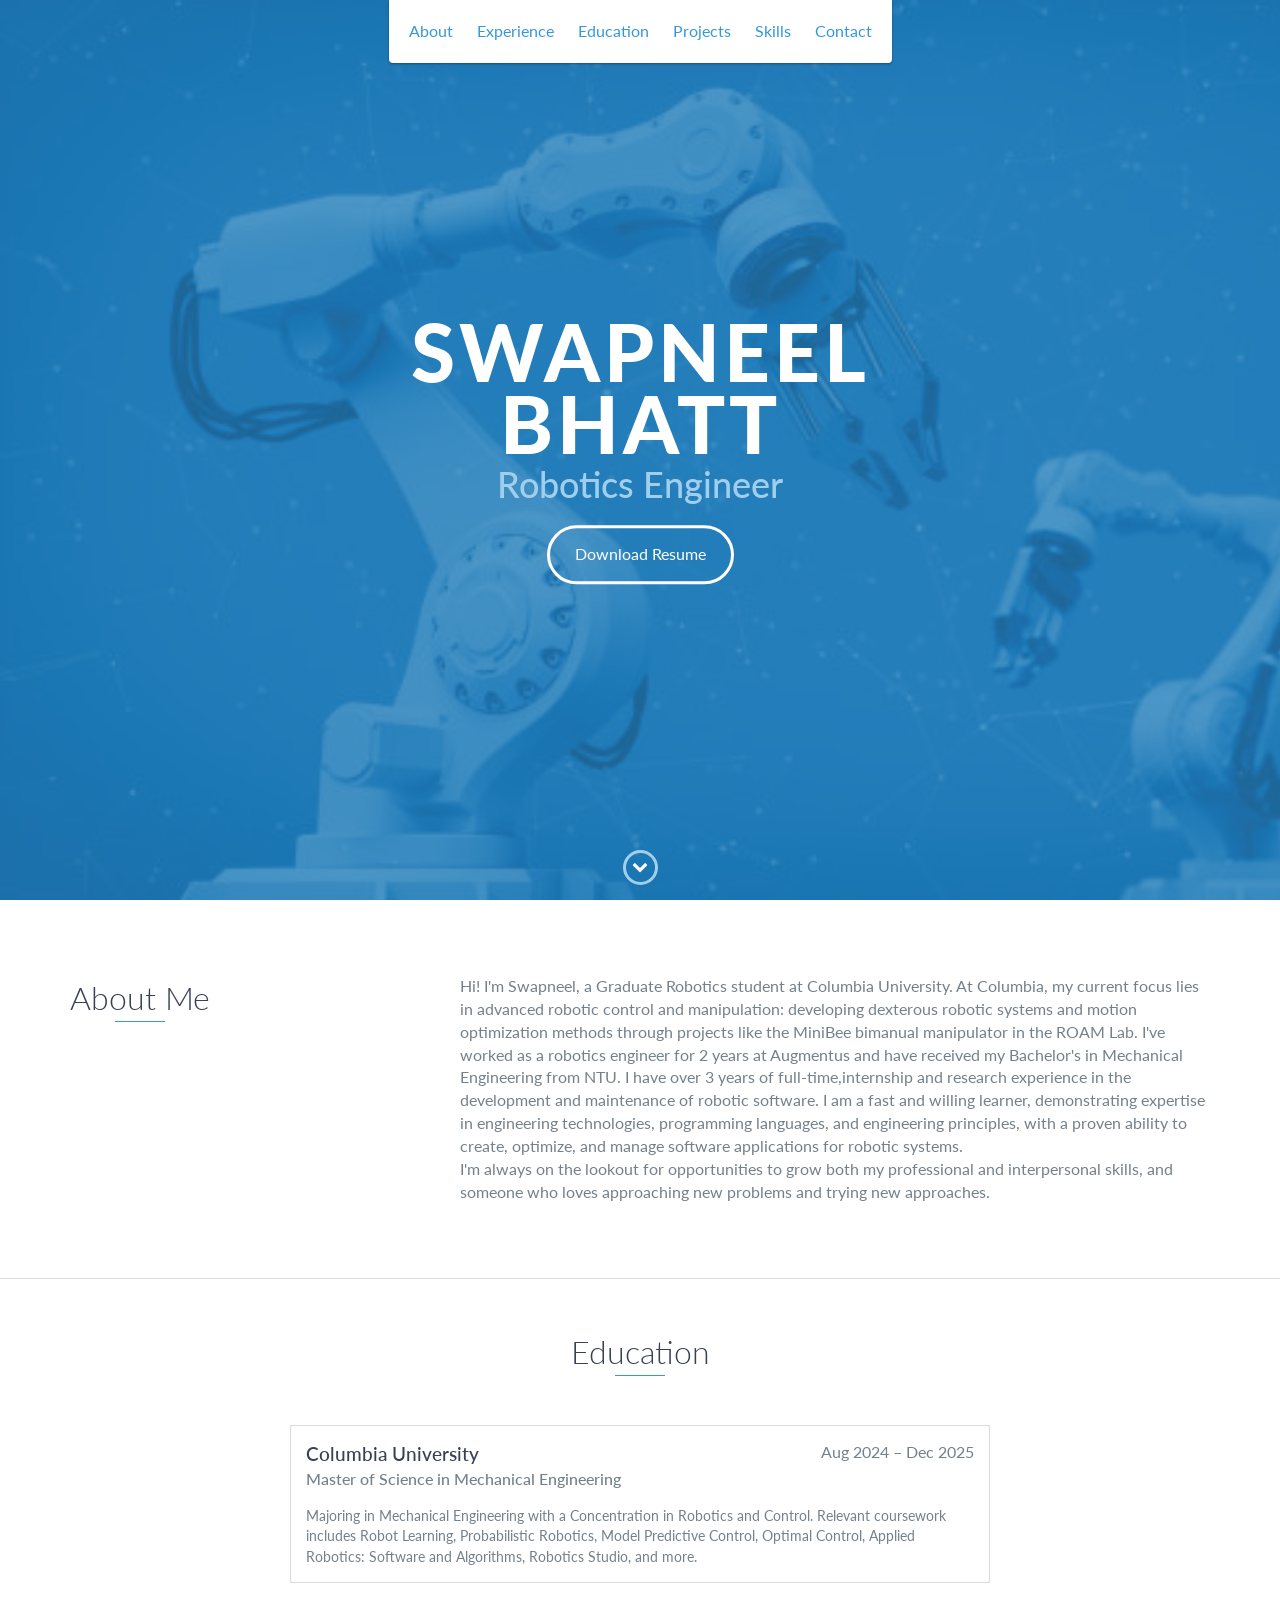
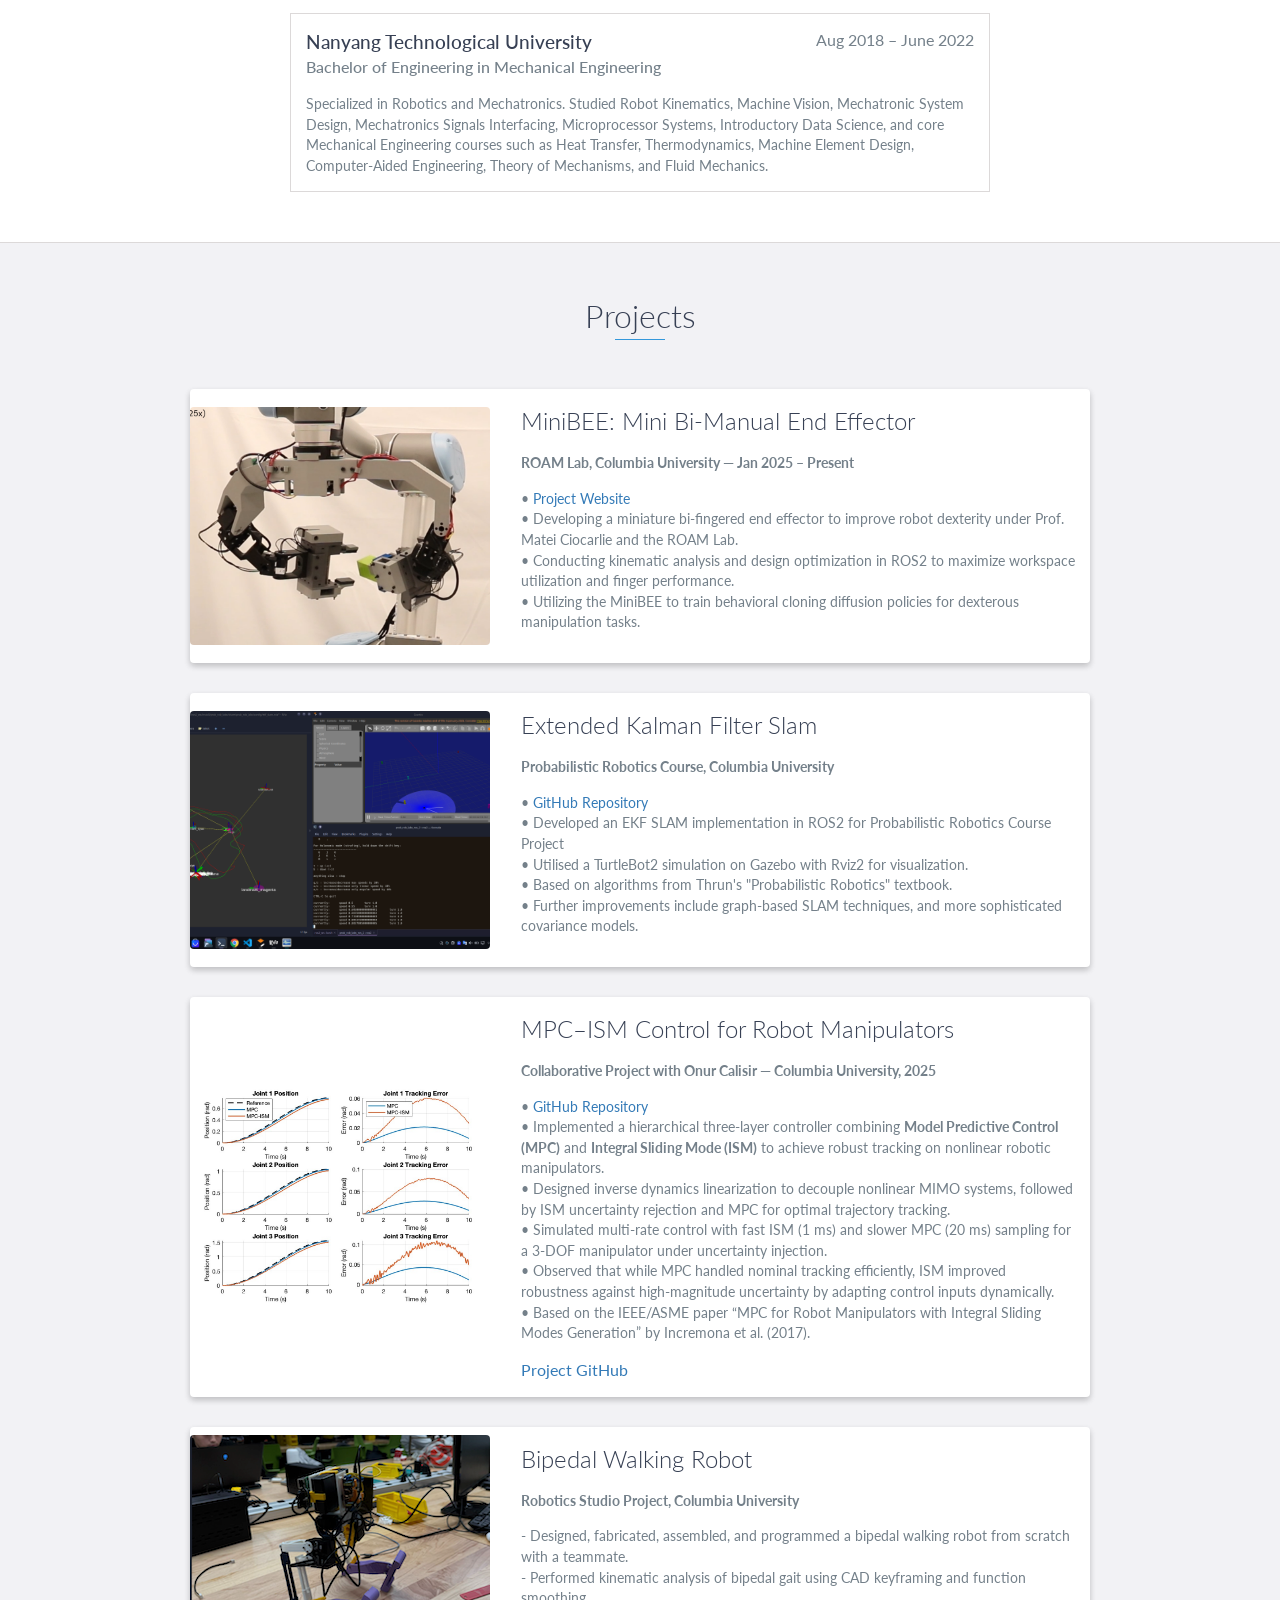
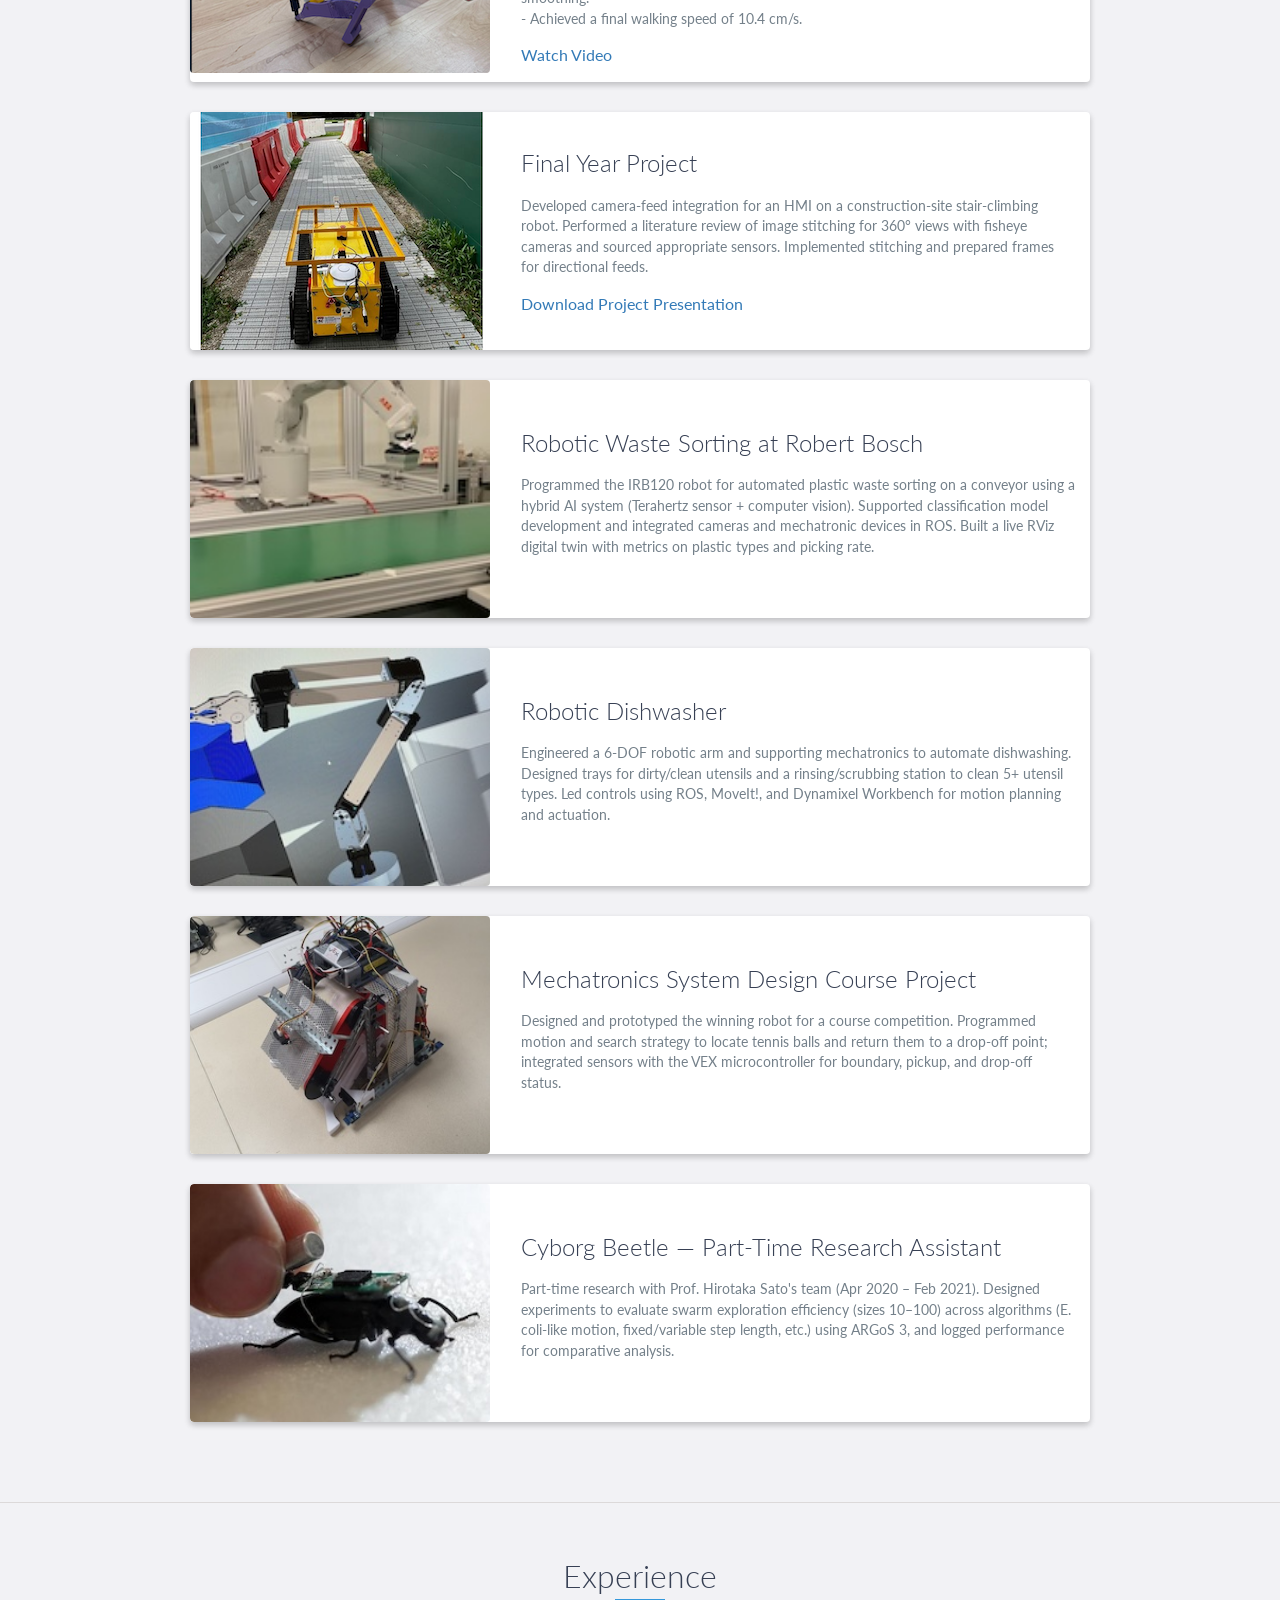
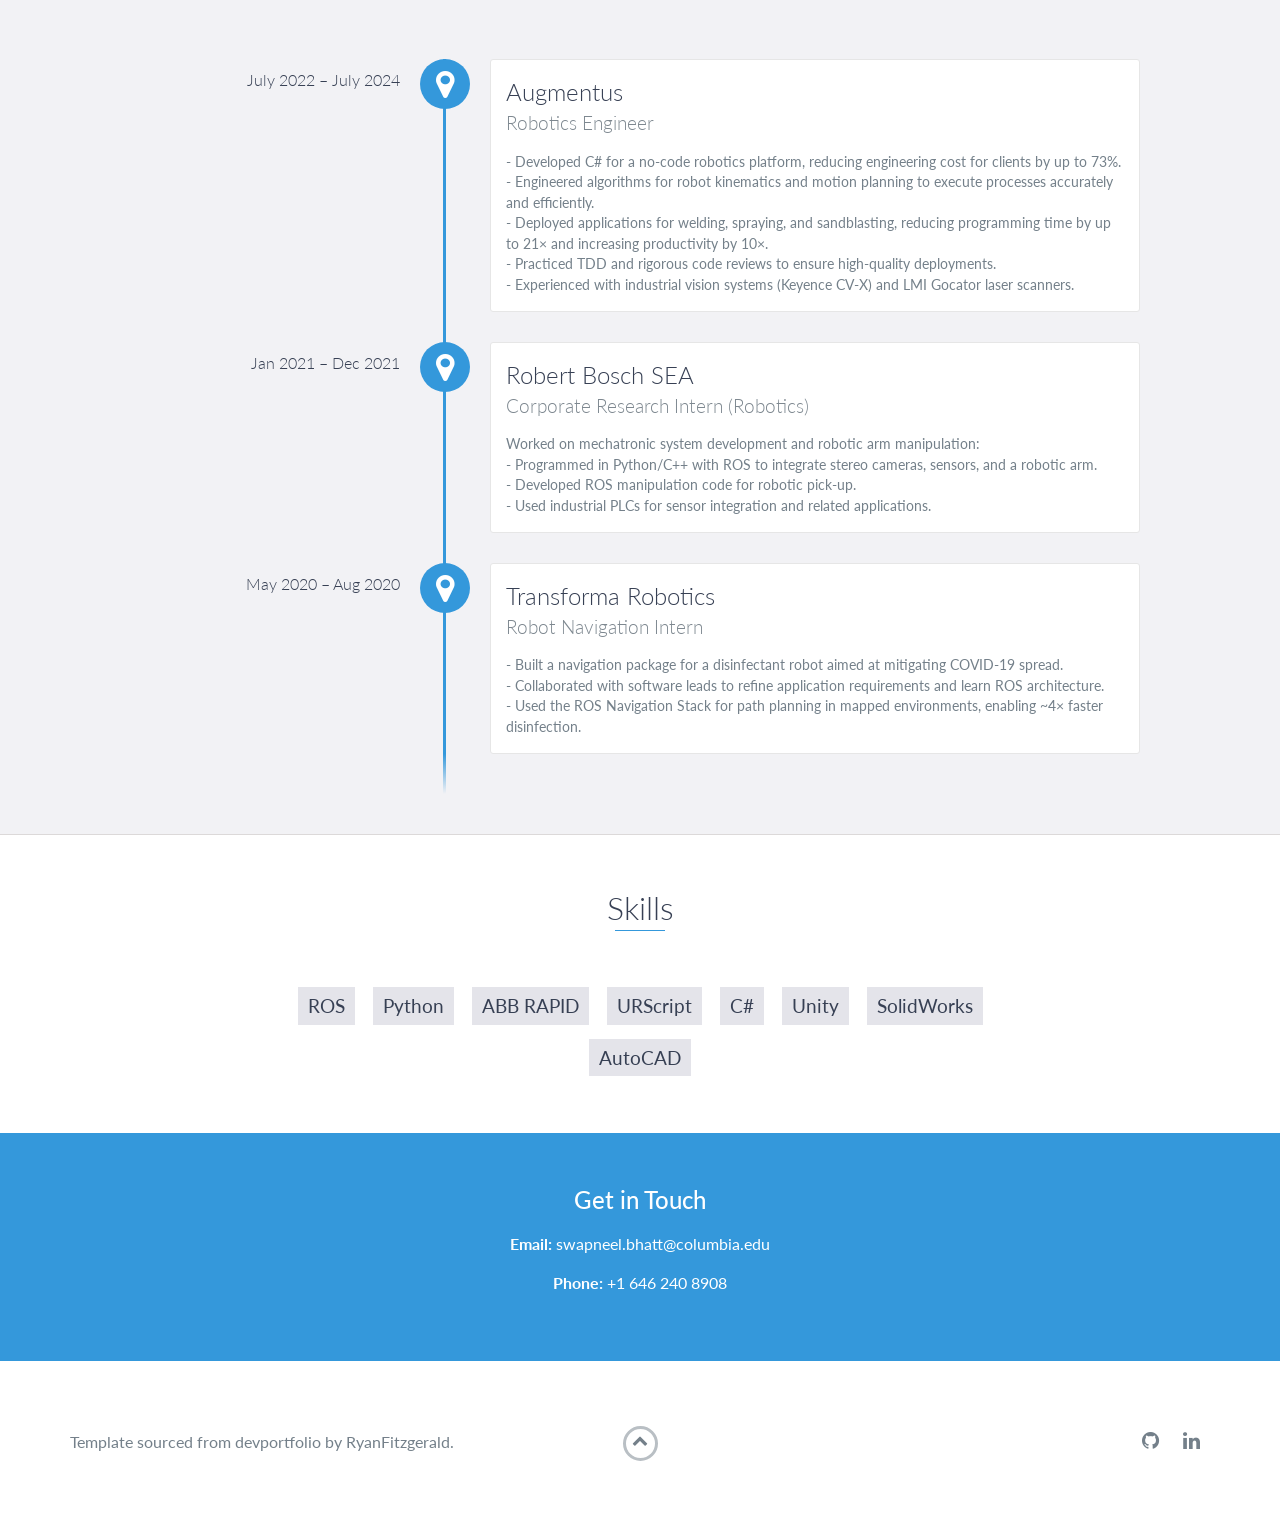
==== commit d3c7be29: "fix education description" ====
--- a/index.html
+++ b/index.html
@@ -72,7 +72,7 @@
       <span class="education-date">Aug 2024 – Dec 2025</span>
       <h4>Master of Science in Mechanical Engineering</h4>
       <p>
-        Majoring in Mechanical Engineering with a Concentration in Robotics and Control. Expected graduation December 2025.
+        Majoring in Mechanical Engineering with a Concentration in Robotics and Control.
         Relevant coursework includes Robot Learning, Probabilistic Robotics, Model Predictive Control, Optimal Control, Applied Robotics: Software and Algorithms, Robotics Studio, and more.
       </p>
     </div>
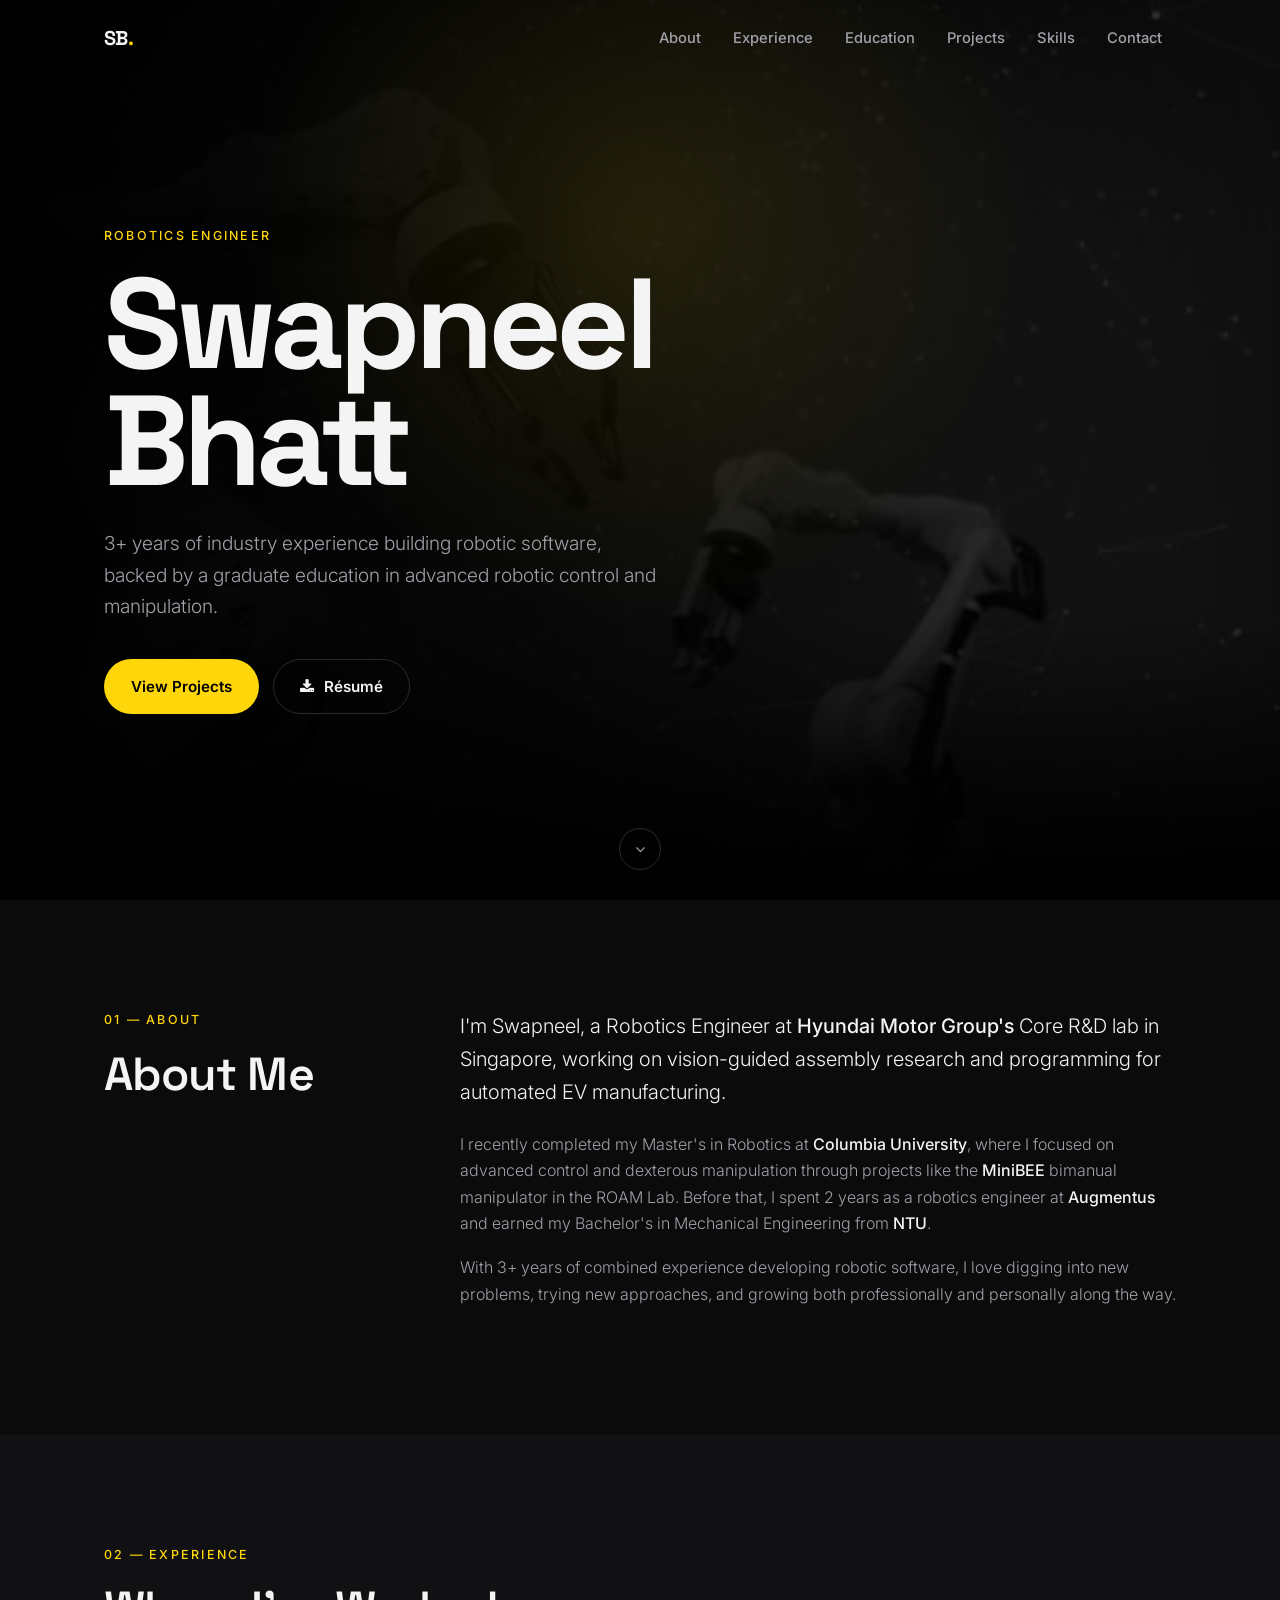
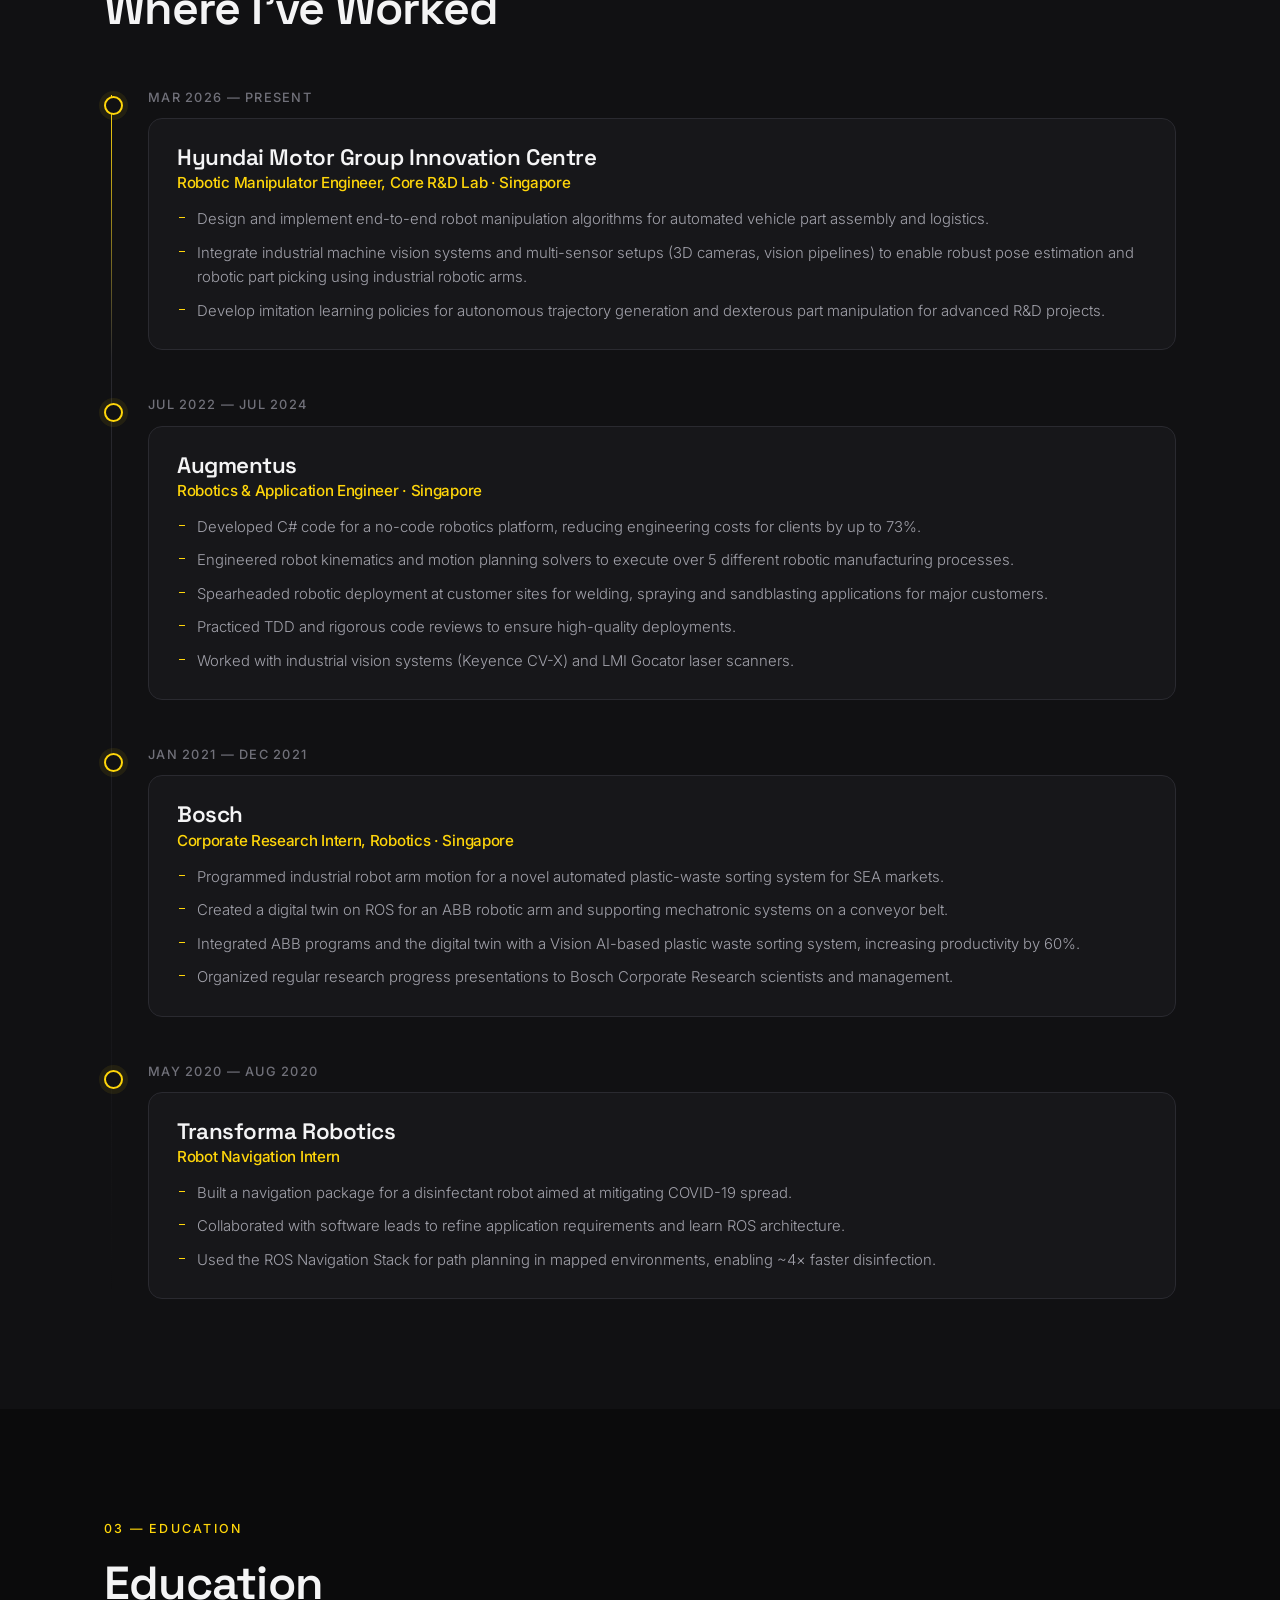
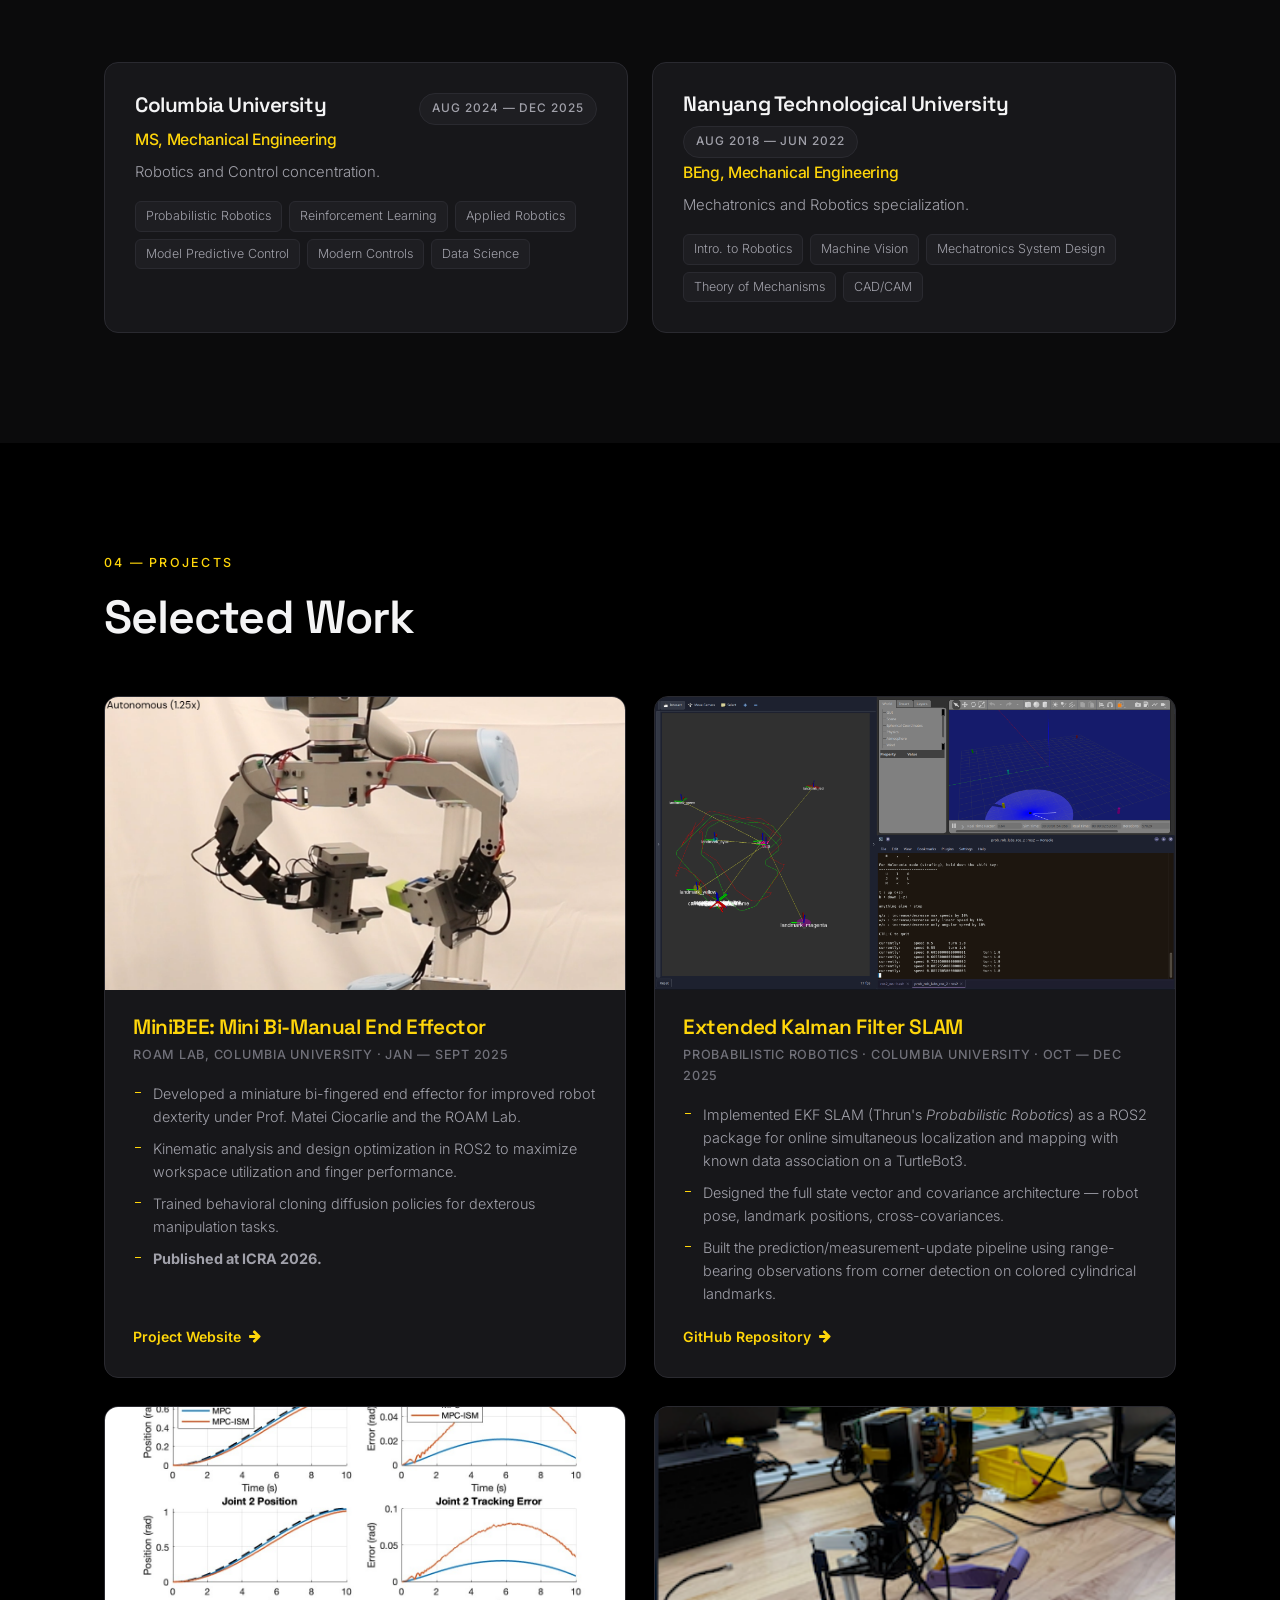
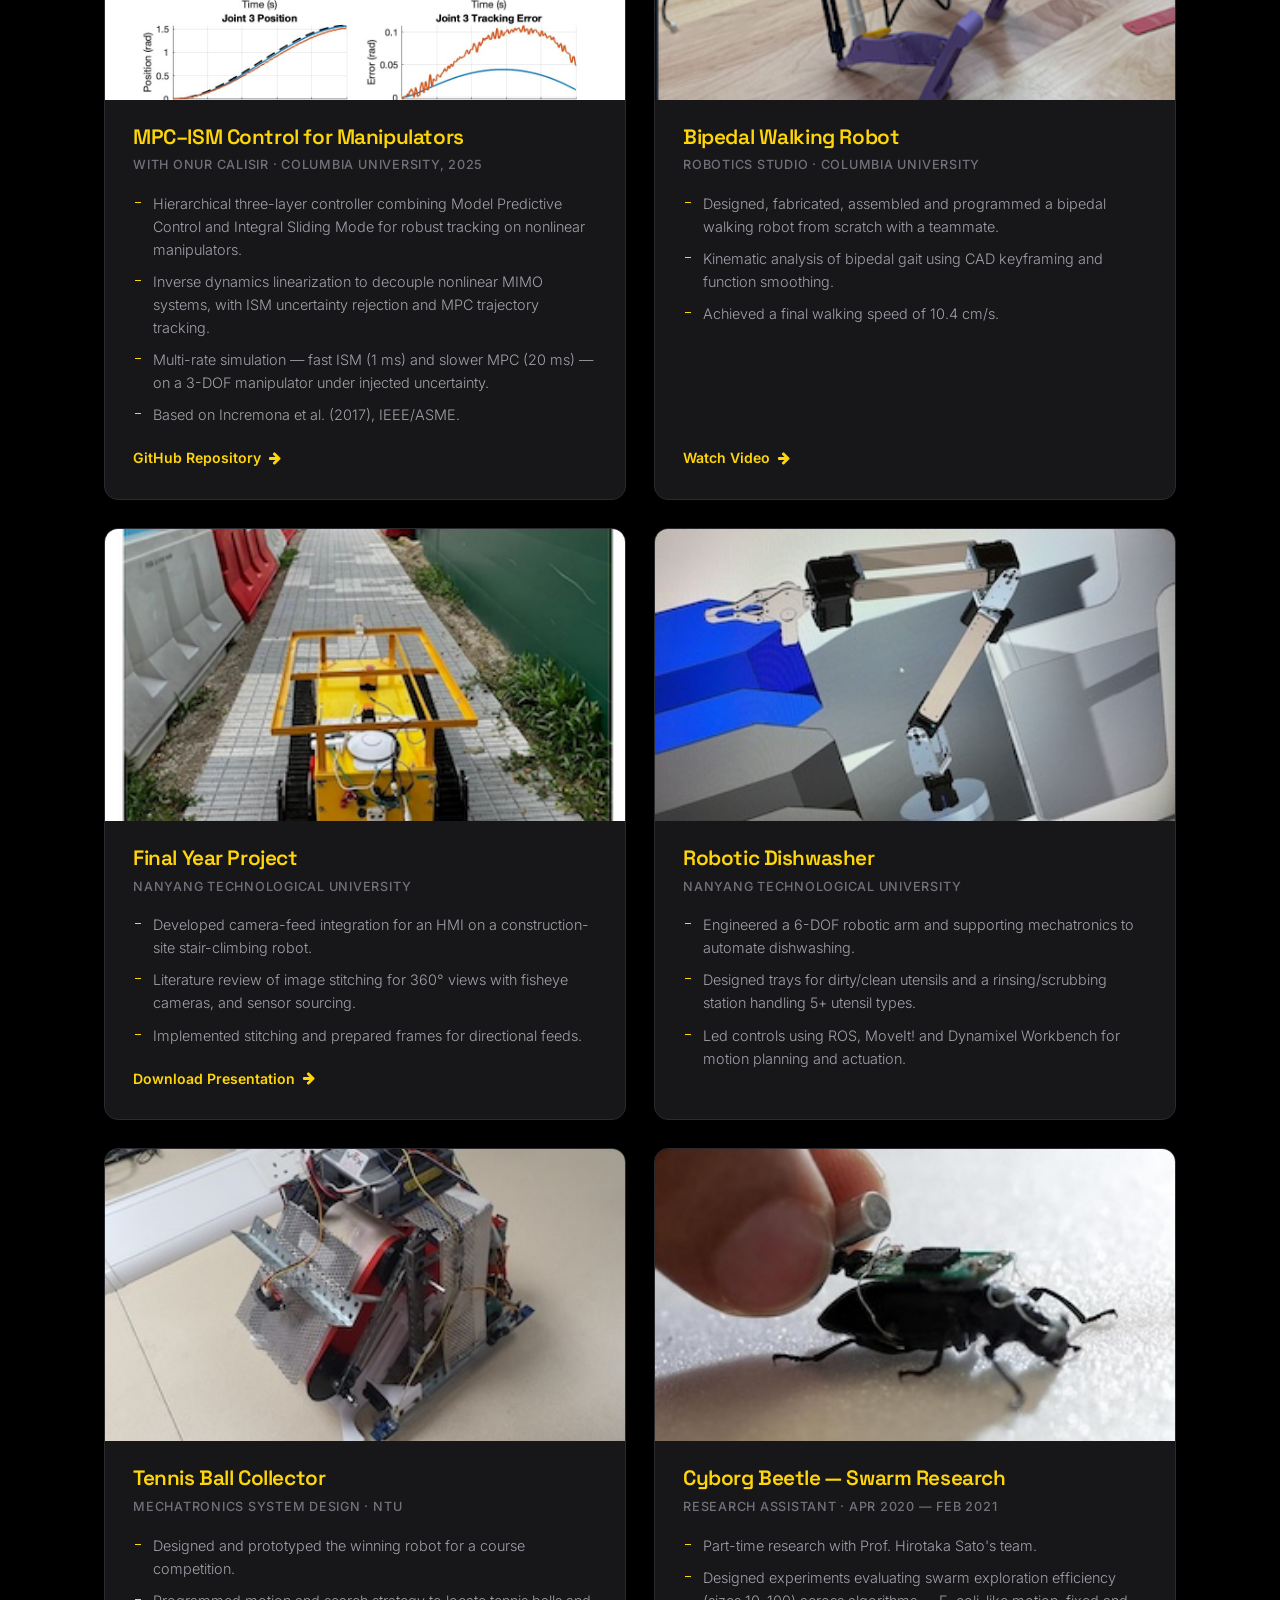
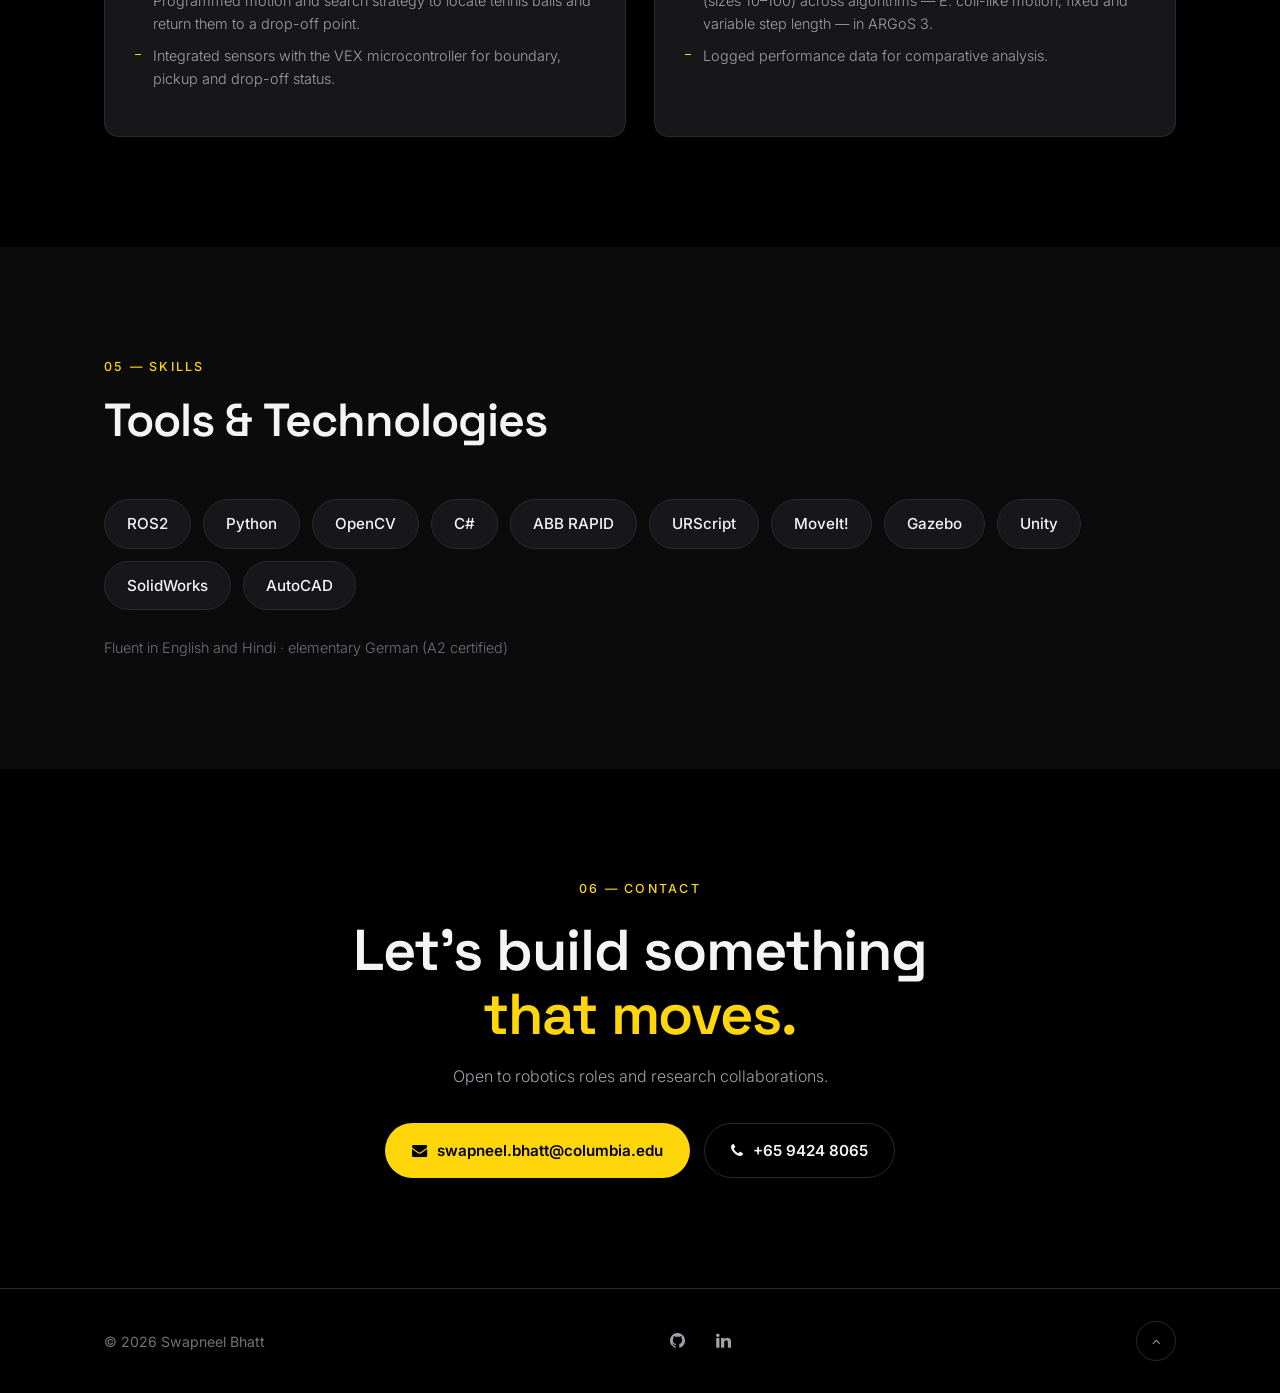
==== commit 7ccc2ca6: "complete design overhaul, added hyundai and columbia details" ====
--- a/index.html
+++ b/index.html
@@ -2,321 +2,391 @@
 <html class="no-js" lang="en">
 <head>
   <meta charset="utf-8">
-  <meta http-equiv="X-UA-Compatible" content="IE=edge">
   <meta name="viewport" content="width=device-width, initial-scale=1">
-  <title>My Portfolio</title>
+  <title>Swapneel Bhatt — Robotics Engineer</title>
+  <meta name="description" content="Swapneel Bhatt — robotics engineer specialising in manipulation, control and robot learning. Columbia University MS Mechanical Engineering.">
   <link rel="shortcut icon" href="favicon.ico" type="image/x-icon">
   <link rel="icon" href="favicon.ico" type="image/x-icon">
-  <link href="https://fonts.googleapis.com/css?family=Lato:300,400,700,900" rel="stylesheet">
+  <link rel="preconnect" href="https://fonts.googleapis.com">
+  <link rel="preconnect" href="https://fonts.gstatic.com" crossorigin>
+  <link href="https://fonts.googleapis.com/css2?family=Space+Grotesk:wght@500;600;700&family=Inter:wght@300;400;500;600&display=swap" rel="stylesheet">
   <link rel="stylesheet" href="libs/font-awesome/css/font-awesome.min.css">
-  <link href="css/bootstrap.min.css" rel="stylesheet">
   <link href="css/styles.css" rel="stylesheet">
 </head>
 
 <body>
-  <div id="mobile-menu-open" class="shadow-large">
-    <i class="fa fa-bars" aria-hidden="true"></i>
-  </div>
-
-  <header>
-    <div id="mobile-menu-close">
-      <span>Close</span> <i class="fa fa-times" aria-hidden="true"></i>
-    </div>
-    <ul id="menu" class="shadow">
-      <li><a href="#about">About</a></li>
-      <li><a href="#experience">Experience</a></li>
-      <li><a href="#education">Education</a></li>
-      <li><a href="#projects">Projects</a></li>
-      <li><a href="#skills">Skills</a></li>
-      <li><a href="#contact">Contact</a></li>
-    </ul>
+  <a class="skip-link" href="#about">Skip to content</a>
+
+  <header id="site-header">
+    <div class="nav-inner">
+      <a href="#top" class="brand">SB<span>.</span></a>
+      <nav>
+        <ul id="menu">
+          <li><a href="#about">About</a></li>
+          <li><a href="#experience">Experience</a></li>
+          <li><a href="#education">Education</a></li>
+          <li><a href="#projects">Projects</a></li>
+          <li><a href="#skills">Skills</a></li>
+          <li><a href="#contact">Contact</a></li>
+        </ul>
+      </nav>
+      <button id="menu-toggle" aria-label="Toggle menu" aria-expanded="false" aria-controls="menu">
+        <span></span><span></span><span></span>
+      </button>
+    </div>
   </header>
 
-  <div id="lead">
-    <div id="lead-content">
-      <h1>Swapneel Bhatt</h1>
-      <h2>Robotics Engineer</h2>
-      <a href="SwapneelBhattResumeFallUpdated2025.pdf" download="swapneelBhattResume.pdf" class="btn-rounded-white">Download Resume</a>
-    </div>
-
-    <div id="lead-overlay"></div>
-
-    <div id="lead-down">
-      <span><i class="fa fa-chevron-down" aria-hidden="true"></i></span>
-    </div>
-  </div>
-
-  <div id="about">
-    <div class="container">
-      <div class="row">
-        <div class="col-md-4"><h2 class="heading">About Me</h2></div>
-        <div class="col-md-8">
-          <p>
-            
-              Hi! I'm Swapneel, a Graduate Robotics student at Columbia University. At Columbia, my current focus lies in advanced robotic control and manipulation: developing dexterous robotic systems and motion optimization methods through projects like the MiniBee bimanual manipulator in the ROAM Lab.
-              I've worked as a robotics engineer for 2 years at Augmentus and have received my Bachelor's in Mechanical Engineering from NTU. 
-              I have over 3 years of full-time,internship and research experience in the development and maintenance of robotic software. I am a fast and willing learner, demonstrating expertise in engineering technologies, programming languages, and engineering principles, with a proven ability to create, optimize, and manage software applications for robotic systems.
-          <p>
-            I'm always on the lookout for opportunities to grow both my professional and interpersonal skills, and someone who loves approaching new problems and trying new approaches.
+  <section id="top" class="hero">
+    <div class="hero-bg" aria-hidden="true"></div>
+    <div class="hero-scrim" aria-hidden="true"></div>
+    <div class="hero-glow" aria-hidden="true"></div>
+    <div class="wrap hero-inner">
+      <p class="eyebrow">Robotics Engineer</p>
+      <h1>Swapneel<br>Bhatt</h1>
+      <p class="hero-lead">
+        3+ years of industry experience building robotic software, backed by a graduate
+        education in advanced robotic control and manipulation.
+      </p>
+      <div class="hero-actions">
+        <a href="#projects" class="btn btn-primary">View Projects</a>
+        <a href="SwapneelBhattResume2026.pdf" download="SwapneelBhattResume2026.pdf" class="btn btn-ghost">
+          <i class="fa fa-download" aria-hidden="true"></i> Résumé
+        </a>
+      </div>
+    </div>
+    <a href="#about" class="scroll-cue" aria-label="Scroll to about">
+      <i class="fa fa-angle-down" aria-hidden="true"></i>
+    </a>
+  </section>
+
+  <section id="about" class="section">
+    <div class="wrap split">
+      <div class="split-aside">
+        <p class="eyebrow">01 — About</p>
+        <h2 class="heading">About Me</h2>
+      </div>
+      <div class="split-body reveal">
+        <p class="lead-para">
+          I'm Swapneel, a Robotics Engineer at <strong>Hyundai Motor Group's</strong> Core R&amp;D lab in Singapore,
+          working on vision-guided assembly research and programming for automated EV manufacturing.
+        </p>
+        <p>
+          I recently completed my Master's in Robotics at <strong>Columbia University</strong>, where I focused on
+          advanced control and dexterous manipulation through projects like the <strong>MiniBEE</strong> bimanual
+          manipulator in the ROAM Lab. Before that, I spent 2 years as a robotics engineer at
+          <strong>Augmentus</strong> and earned my Bachelor's in Mechanical Engineering from <strong>NTU</strong>.
+        </p>
+        <p>
+          With 3+ years of combined experience developing robotic software, I love digging into new problems,
+          trying new approaches, and growing both professionally and personally along the way.
+        </p>
+      </div>
+    </div>
+  </section>
+
+  <section id="experience" class="section section-alt">
+    <div class="wrap">
+      <p class="eyebrow">02 — Experience</p>
+      <h2 class="heading">Where I've Worked</h2>
+
+      <ol class="timeline">
+        <li class="timeline-item reveal">
+          <span class="timeline-date">Mar 2026 — Present</span>
+          <div class="timeline-card">
+            <h3>Hyundai Motor Group Innovation Centre</h3>
+            <h4>Robotic Manipulator Engineer, Core R&amp;D Lab · Singapore</h4>
+            <ul>
+              <li>Design and implement end-to-end robot manipulation algorithms for automated vehicle part assembly and logistics.</li>
+              <li>Integrate industrial machine vision systems and multi-sensor setups (3D cameras, vision pipelines) to enable robust pose estimation and robotic part picking using industrial robotic arms.</li>
+              <li>Develop imitation learning policies for autonomous trajectory generation and dexterous part manipulation for advanced R&amp;D projects.</li>
+            </ul>
+          </div>
+        </li>
+
+        <li class="timeline-item reveal">
+          <span class="timeline-date">Jul 2022 — Jul 2024</span>
+          <div class="timeline-card">
+            <h3>Augmentus</h3>
+            <h4>Robotics &amp; Application Engineer · Singapore</h4>
+            <ul>
+              <li>Developed C# code for a no-code robotics platform, reducing engineering costs for clients by up to 73%.</li>
+              <li>Engineered robot kinematics and motion planning solvers to execute over 5 different robotic manufacturing processes.</li>
+              <li>Spearheaded robotic deployment at customer sites for welding, spraying and sandblasting applications for major customers.</li>
+              <li>Practiced TDD and rigorous code reviews to ensure high-quality deployments.</li>
+              <li>Worked with industrial vision systems (Keyence CV-X) and LMI Gocator laser scanners.</li>
+            </ul>
+          </div>
+        </li>
+
+        <li class="timeline-item reveal">
+          <span class="timeline-date">Jan 2021 — Dec 2021</span>
+          <div class="timeline-card">
+            <h3>Bosch</h3>
+            <h4>Corporate Research Intern, Robotics · Singapore</h4>
+            <ul>
+              <li>Programmed industrial robot arm motion for a novel automated plastic-waste sorting system for SEA markets.</li>
+              <li>Created a digital twin on ROS for an ABB robotic arm and supporting mechatronic systems on a conveyor belt.</li>
+              <li>Integrated ABB programs and the digital twin with a Vision AI-based plastic waste sorting system, increasing productivity by 60%.</li>
+              <li>Organized regular research progress presentations to Bosch Corporate Research scientists and management.</li>
+            </ul>
+          </div>
+        </li>
+
+        <li class="timeline-item reveal">
+          <span class="timeline-date">May 2020 — Aug 2020</span>
+          <div class="timeline-card">
+            <h3>Transforma Robotics</h3>
+            <h4>Robot Navigation Intern</h4>
+            <ul>
+              <li>Built a navigation package for a disinfectant robot aimed at mitigating COVID-19 spread.</li>
+              <li>Collaborated with software leads to refine application requirements and learn ROS architecture.</li>
+              <li>Used the ROS Navigation Stack for path planning in mapped environments, enabling ~4× faster disinfection.</li>
+            </ul>
+          </div>
+        </li>
+      </ol>
+    </div>
+  </section>
+
+  <section id="education" class="section">
+    <div class="wrap">
+      <p class="eyebrow">03 — Education</p>
+      <h2 class="heading">Education</h2>
+
+      <div class="edu-grid">
+        <article class="edu-card reveal">
+          <div class="edu-top">
+            <h3>Columbia University</h3>
+            <span class="pill">Aug 2024 — Dec 2025</span>
+          </div>
+          <h4>MS, Mechanical Engineering</h4>
+          <p>Robotics and Control concentration.</p>
+          <p class="edu-courses">
+            <span>Probabilistic Robotics</span><span>Reinforcement Learning</span><span>Applied Robotics</span><span>Model Predictive Control</span><span>Modern Controls</span><span>Data Science</span>
           </p>
-        </div>
-      </div>
-    </div>
-  </div>
-
-  <div id="education">
-    <h2 class="heading">Education</h2>
-
-    <div class="education-block">
-      <h3>Columbia University</h3>
-      <span class="education-date">Aug 2024 – Dec 2025</span>
-      <h4>Master of Science in Mechanical Engineering</h4>
-      <p>
-        Majoring in Mechanical Engineering with a Concentration in Robotics and Control.
-        Relevant coursework includes Robot Learning, Probabilistic Robotics, Model Predictive Control, Optimal Control, Applied Robotics: Software and Algorithms, Robotics Studio, and more.
-      </p>
-    </div>
-
-    <div class="education-block">
-      <h3>Nanyang Technological University</h3>
-      <span class="education-date">Aug 2018 – June 2022</span>
-      <h4>Bachelor of Engineering in Mechanical Engineering</h4>
-      <p>
-        Specialized in Robotics and Mechatronics. Studied Robot Kinematics, Machine Vision, Mechatronic System Design, Mechatronics Signals Interfacing, Microprocessor Systems, Introductory Data Science, and core Mechanical Engineering courses such as Heat Transfer, Thermodynamics, Machine Element Design, Computer-Aided Engineering, Theory of Mechanisms, and Fluid Mechanics.
-      </p>
-    </div>
-  </div>
-
-  <div id="projects" class="background-alt">
-    <h2 class="heading">Projects</h2>
-    <div class="container">
-      <div class="row">
-
-        <!-- Mini Bi-Manual End Effector -->
-        <div class="project shadow-large">
-          <div class="project-image">
-            <img src="images/MiniBEE_Policy.png" alt="Mini Bi-Manual End Effector" />
+        </article>
+
+        <article class="edu-card reveal">
+          <div class="edu-top">
+            <h3>Nanyang Technological University</h3>
+            <span class="pill">Aug 2018 — Jun 2022</span>
+          </div>
+          <h4>BEng, Mechanical Engineering</h4>
+          <p>Mechatronics and Robotics specialization.</p>
+          <p class="edu-courses">
+            <span>Intro. to Robotics</span><span>Machine Vision</span><span>Mechatronics System Design</span><span>Theory of Mechanisms</span><span>CAD/CAM</span>
+          </p>
+        </article>
+      </div>
+    </div>
+  </section>
+
+  <section id="projects" class="section section-dark">
+    <div class="wrap">
+      <p class="eyebrow">04 — Projects</p>
+      <h2 class="heading">Selected Work</h2>
+
+      <div class="project-grid">
+
+        <article class="project reveal">
+          <div class="project-image">
+            <img src="images/MiniBEE_Policy.png" alt="MiniBEE mini bi-manual end effector policy rollout" loading="lazy">
           </div>
           <div class="project-info">
             <h3>MiniBEE: Mini Bi-Manual End Effector</h3>
-            <p><strong>ROAM Lab, Columbia University — Jan 2025 – Present</strong></p>
-            <p>
-              • <a href="https://roamlab.github.io/minibee/"> Project Website</a> <br>
-              • Developing a miniature bi-fingered end effector to improve robot dexterity under Prof. Matei Ciocarlie and the ROAM Lab.<br>
-              • Conducting kinematic analysis and design optimization in ROS2 to maximize workspace utilization and finger performance.<br>
-              • Utilizing the MiniBEE to train behavioral cloning diffusion policies for dexterous manipulation tasks.
-            </p>
-          </div>
-        </div>
-
-        <div class="project shadow-large">
-          <div class="project-image">
-            <img src="images/traj_overlay.png" alt="EKF SLAM with Trajectory Overlay" />
-          </div>
-          <div class="project-info">
-            <h3>Extended Kalman Filter Slam</h3>
-            <p><strong>Probabilistic Robotics Course, Columbia University </strong></p>
-            <p>
-              • <a href="https://github.com/swapneel001/ekf_slam"> GitHub Repository</a> <br>
-              • Developed an EKF SLAM implementation in ROS2 for Probabilistic Robotics Course Project <br>
-              • Utilised a TurtleBot2 simulation on Gazebo with Rviz2 for visualization. <br>
-              • Based on algorithms from Thrun's "Probabilistic Robotics" textbook. <br>
-              • Further improvements include graph-based SLAM techniques, and more sophisticated covariance models.
-            </p>
-          </div>
-        </div>
-
-
-        <!-- MPC-ISM Control Project -->
-        <div class="project shadow-large">
-          <div class="project-image">
-            <img src="images/Joint_Tracking_Errors.jpg" alt="MPC-ISM Control Project" />
-          </div>
-          <div class="project-info">
-            <h3>MPC–ISM Control for Robot Manipulators</h3>
-            <p><strong>Collaborative Project with Onur Calisir — Columbia University, 2025</strong></p>
-            <p>
-              • <a href="https://github.com/onurcalisir27/MPC-Project" target="_blank">GitHub Repository</a><br>
-              • Implemented a hierarchical three-layer controller combining <strong>Model Predictive Control (MPC)</strong> and <strong>Integral Sliding Mode (ISM)</strong> to achieve robust tracking on nonlinear robotic manipulators.<br>
-              • Designed inverse dynamics linearization to decouple nonlinear MIMO systems, followed by ISM uncertainty rejection and MPC for optimal trajectory tracking.<br>
-              • Simulated multi-rate control with fast ISM (1 ms) and slower MPC (20 ms) sampling for a 3-DOF manipulator under uncertainty injection.<br>
-              • Observed that while MPC handled nominal tracking efficiently, ISM improved robustness against high-magnitude uncertainty by adapting control inputs dynamically.<br>
-              • Based on the IEEE/ASME paper “MPC for Robot Manipulators with Integral Sliding Modes Generation” by Incremona et al. (2017). 
-            </p>
-            <a href="https://github.com/onurcalisir27/MPC-Project"> Project GitHub</a>
-          </div>
-        </div>
-
-
-        <!-- Bipedal Walking Robot -->
-        <div class="project shadow-large">
-          <div class="project-image">
-            <img src="images/BipedalRobotResized.png" alt="Bipedal walking robot prototype" />
+            <p class="project-meta">ROAM Lab, Columbia University · Jan — Sept 2025</p>
+            <ul>
+              <li>Developed a miniature bi-fingered end effector for improved robot dexterity under Prof. Matei Ciocarlie and the ROAM Lab.</li>
+              <li>Kinematic analysis and design optimization in ROS2 to maximize workspace utilization and finger performance.</li>
+              <li>Trained behavioral cloning diffusion policies for dexterous manipulation tasks.</li>
+              <li><strong>Published at ICRA 2026.</strong></li>
+            </ul>
+            <p class="project-links">
+              <a href="https://roamlab.github.io/minibee/" target="_blank" rel="noopener">Project Website <i class="fa fa-arrow-right" aria-hidden="true"></i></a>
+            </p>
+          </div>
+        </article>
+
+        <article class="project reveal">
+          <div class="project-image">
+            <img src="images/traj_overlay.png" alt="EKF SLAM trajectory overlay" loading="lazy">
+          </div>
+          <div class="project-info">
+            <h3>Extended Kalman Filter SLAM</h3>
+            <p class="project-meta">Probabilistic Robotics · Columbia University · Oct — Dec 2025</p>
+            <ul>
+              <li>Implemented EKF SLAM (Thrun's <em>Probabilistic Robotics</em>) as a ROS2 package for online simultaneous localization and mapping with known data association on a TurtleBot3.</li>
+              <li>Designed the full state vector and covariance architecture — robot pose, landmark positions, cross-covariances.</li>
+              <li>Built the prediction/measurement-update pipeline using range-bearing observations from corner detection on colored cylindrical landmarks.</li>
+            </ul>
+            <p class="project-links">
+              <a href="https://github.com/swapneel001/ekf_slam" target="_blank" rel="noopener">GitHub Repository <i class="fa fa-arrow-right" aria-hidden="true"></i></a>
+            </p>
+          </div>
+        </article>
+
+        <article class="project reveal">
+          <div class="project-image">
+            <img src="images/Joint_Tracking_Errors.jpg" alt="Joint tracking error plots from MPC-ISM controller" loading="lazy">
+          </div>
+          <div class="project-info">
+            <h3>MPC–ISM Control for Manipulators</h3>
+            <p class="project-meta">With Onur Calisir · Columbia University, 2025</p>
+            <ul>
+              <li>Hierarchical three-layer controller combining Model Predictive Control and Integral Sliding Mode for robust tracking on nonlinear manipulators.</li>
+              <li>Inverse dynamics linearization to decouple nonlinear MIMO systems, with ISM uncertainty rejection and MPC trajectory tracking.</li>
+              <li>Multi-rate simulation — fast ISM (1 ms) and slower MPC (20 ms) — on a 3-DOF manipulator under injected uncertainty.</li>
+              <li>Based on Incremona et al. (2017), IEEE/ASME.</li>
+            </ul>
+            <p class="project-links">
+              <a href="https://github.com/onurcalisir27/MPC-Project" target="_blank" rel="noopener">GitHub Repository <i class="fa fa-arrow-right" aria-hidden="true"></i></a>
+            </p>
+          </div>
+        </article>
+
+        <article class="project reveal">
+          <div class="project-image">
+            <img src="images/BipedalRobotResized.png" alt="Bipedal walking robot prototype" loading="lazy">
           </div>
           <div class="project-info">
             <h3>Bipedal Walking Robot</h3>
-            <p><strong>Robotics Studio Project, Columbia University</strong></p>
-            <p>
-              - Designed, fabricated, assembled, and programmed a bipedal walking robot from scratch with a teammate.<br>
-              - Performed kinematic analysis of bipedal gait using CAD keyframing and function smoothing.<br>
-              - Achieved a final walking speed of 10.4 cm/s.
-            </p>
-            <a href="https://www.youtube.com/watch?v=qTBiGcmHPKc" target="_blank">Watch Video</a>
-          </div>
-        </div>
-
-        <!-- FYP -->
-        <div class="project shadow-large">
-          <div class="project-image">
-            <img src="images/MobileManResized.png" alt="HMI with stitched fisheye cameras for stair-climbing robot" />
+            <p class="project-meta">Robotics Studio · Columbia University</p>
+            <ul>
+              <li>Designed, fabricated, assembled and programmed a bipedal walking robot from scratch with a teammate.</li>
+              <li>Kinematic analysis of bipedal gait using CAD keyframing and function smoothing.</li>
+              <li>Achieved a final walking speed of 10.4 cm/s.</li>
+            </ul>
+            <p class="project-links">
+              <a href="https://www.youtube.com/watch?v=qTBiGcmHPKc" target="_blank" rel="noopener">Watch Video <i class="fa fa-arrow-right" aria-hidden="true"></i></a>
+            </p>
+          </div>
+        </article>
+
+        <article class="project reveal">
+          <div class="project-image">
+            <img src="images/MobileManResized.png" alt="Stair-climbing construction robot with stitched fisheye camera feed" loading="lazy">
           </div>
           <div class="project-info">
             <h3>Final Year Project</h3>
-            <p>
-              Developed camera-feed integration for an HMI on a construction-site stair-climbing robot. Performed a literature review of image stitching for 360° views with fisheye cameras and sourced appropriate sensors. Implemented stitching and prepared frames for directional feeds.
-            </p>
-            <a href="FYPPresentation.pdf" download="swapneelFYPPresentation.pdf">Download Project Presentation</a>
-          </div>
-        </div>
-
-        <!-- Bosch Waste Sorting -->
-        <div class="project shadow-large">
-          <div class="project-image">
-            <img src="images/BoschRobot.JPG" alt="ABB IRB120 performing plastic waste sorting with CV and THz sensing" />
-          </div>
-          <div class="project-info">
-            <h3>Robotic Waste Sorting at Robert Bosch</h3>
-            <p>
-              Programmed the IRB120 robot for automated plastic waste sorting on a conveyor using a hybrid AI system (Terahertz sensor + computer vision). Supported classification model development and integrated cameras and mechatronic devices in ROS. Built a live RViz digital twin with metrics on plastic types and picking rate.
-            </p>
-          </div>
-        </div>
-
-        <!-- Dishwasher Robot -->
-        <div class="project shadow-large">
-          <div class="project-image">
-            <img src="images/DishwasherRobotResized.JPG" alt="6-DOF dishwashing robot prototype" />
+            <p class="project-meta">Nanyang Technological University</p>
+            <ul>
+              <li>Developed camera-feed integration for an HMI on a construction-site stair-climbing robot.</li>
+              <li>Literature review of image stitching for 360° views with fisheye cameras, and sensor sourcing.</li>
+              <li>Implemented stitching and prepared frames for directional feeds.</li>
+            </ul>
+            <p class="project-links">
+              <a href="FYPPresentation.pdf" download="SwapneelFYPPresentation.pdf">Download Presentation <i class="fa fa-arrow-right" aria-hidden="true"></i></a>
+            </p>
+          </div>
+        </article>
+
+        <article class="project reveal">
+          <div class="project-image">
+            <img src="images/DishwasherRobotResized.JPG" alt="Six degree-of-freedom dishwashing robot prototype" loading="lazy">
           </div>
           <div class="project-info">
             <h3>Robotic Dishwasher</h3>
-            <p>
-              Engineered a 6-DOF robotic arm and supporting mechatronics to automate dishwashing. Designed trays for dirty/clean utensils and a rinsing/scrubbing station to clean 5+ utensil types. Led controls using ROS, MoveIt!, and Dynamixel Workbench for motion planning and actuation.
-            </p>
-          </div>
-        </div>
-
-        <!-- Mechatronics System Design -->
-        <div class="project shadow-large">
-          <div class="project-image">
-            <img src="images/BallCollector.JPG" alt="Tennis ball collecting robot for course competition" />
-          </div>
-          <div class="project-info">
-            <h3>Mechatronics System Design Course Project</h3>
-            <p>
-              Designed and prototyped the winning robot for a course competition. Programmed motion and search strategy to locate tennis balls and return them to a drop-off point; integrated sensors with the VEX microcontroller for boundary, pickup, and drop-off status.
-            </p>
-          </div>
-        </div>
-
-        <!-- Cyborg Beetle -->
-        <div class="project shadow-large">
-          <div class="project-image">
-            <img src="images/CyborgBeetleResized.jpg" alt="Cyborg beetle swarm exploration simulations in ARGoS" />
-          </div>
-          <div class="project-info">
-            <h3>Cyborg Beetle — Part-Time Research Assistant</h3>
-            <p>
-              Part-time research with Prof. Hirotaka Sato's team (Apr 2020 – Feb 2021). Designed experiments to evaluate swarm exploration efficiency (sizes 10–100) across algorithms (E. coli-like motion, fixed/variable step length, etc.) using ARGoS 3, and logged performance for comparative analysis.
-            </p>
-          </div>
-        </div>
-
-      </div>
-    </div>
-  </div>
-
-  <div id="experience" class="background-alt">
-    <h2 class="heading">Experience</h2>
-    <div id="experience-timeline">
-      <div data-date="July 2022 – July 2024">
-        <h3>Augmentus</h3>
-        <h4>Robotics Engineer</h4>
-        <p>- Developed C# for a no-code robotics platform, reducing engineering cost for clients by up to 73%.</p>
-        <p>- Engineered algorithms for robot kinematics and motion planning to execute processes accurately and efficiently.</p>
-        <p>- Deployed applications for welding, spraying, and sandblasting, reducing programming time by up to 21× and increasing productivity by 10×.</p>
-        <p>- Practiced TDD and rigorous code reviews to ensure high-quality deployments.</p>
-        <p>- Experienced with industrial vision systems (Keyence CV-X) and LMI Gocator laser scanners.</p>
-      </div>
-
-      <div data-date="Jan 2021 – Dec 2021">
-        <h3>Robert Bosch SEA</h3>
-        <h4>Corporate Research Intern (Robotics)</h4>
-        <p>Worked on mechatronic system development and robotic arm manipulation:</p>
-        <p>- Programmed in Python/C++ with ROS to integrate stereo cameras, sensors, and a robotic arm.</p>
-        <p>- Developed ROS manipulation code for robotic pick-up.</p>
-        <p>- Used industrial PLCs for sensor integration and related applications.</p>
-      </div>
-
-      <div data-date="May 2020 – Aug 2020">
-        <h3>Transforma Robotics</h3>
-        <h4>Robot Navigation Intern</h4>
-        <p>- Built a navigation package for a disinfectant robot aimed at mitigating COVID-19 spread.</p>
-        <p>- Collaborated with software leads to refine application requirements and learn ROS architecture.</p>
-        <p>- Used the ROS Navigation Stack for path planning in mapped environments, enabling ~4× faster disinfection.</p>
-      </div>
-    </div>
-  </div>
-
-  <div id="skills">
-    <h2 class="heading">Skills</h2>
-    <ul>
-      <li>ROS</li>
-      <li>Python</li>
-      <li>ABB RAPID</li>
-      <li>URScript</li>
-      <li>C#</li>
-      <li>Unity</li>
-      <li>SolidWorks</li>
-      <li>AutoCAD</li>
-    </ul>
-  </div>
-
-  <div id="contact">
-    <h2>Get in Touch</h2>
-    <div id="contact-details" style="color: white;">
-      <p><strong>Email:</strong> <a href="mailto:swapneel.bhatt@columbia.edu" style="color: white;">swapneel.bhatt@columbia.edu</a></p>
-      <p><strong>Phone:</strong> <a href="tel:+16462408908" style="color: white;">+1 646 240 8908</a></p>
-    </div>
-  </div>
+            <p class="project-meta">Nanyang Technological University</p>
+            <ul>
+              <li>Engineered a 6-DOF robotic arm and supporting mechatronics to automate dishwashing.</li>
+              <li>Designed trays for dirty/clean utensils and a rinsing/scrubbing station handling 5+ utensil types.</li>
+              <li>Led controls using ROS, MoveIt! and Dynamixel Workbench for motion planning and actuation.</li>
+            </ul>
+          </div>
+        </article>
+
+        <article class="project reveal">
+          <div class="project-image">
+            <img src="images/BallCollector.JPG" alt="Tennis ball collecting robot built for a course competition" loading="lazy">
+          </div>
+          <div class="project-info">
+            <h3>Tennis Ball Collector</h3>
+            <p class="project-meta">Mechatronics System Design · NTU</p>
+            <ul>
+              <li>Designed and prototyped the winning robot for a course competition.</li>
+              <li>Programmed motion and search strategy to locate tennis balls and return them to a drop-off point.</li>
+              <li>Integrated sensors with the VEX microcontroller for boundary, pickup and drop-off status.</li>
+            </ul>
+          </div>
+        </article>
+
+        <article class="project reveal">
+          <div class="project-image">
+            <img src="images/CyborgBeetleResized.jpg" alt="Cyborg beetle swarm exploration research" loading="lazy">
+          </div>
+          <div class="project-info">
+            <h3>Cyborg Beetle — Swarm Research</h3>
+            <p class="project-meta">Research Assistant · Apr 2020 — Feb 2021</p>
+            <ul>
+              <li>Part-time research with Prof. Hirotaka Sato's team.</li>
+              <li>Designed experiments evaluating swarm exploration efficiency (sizes 10–100) across algorithms — E. coli-like motion, fixed and variable step length — in ARGoS 3.</li>
+              <li>Logged performance data for comparative analysis.</li>
+            </ul>
+          </div>
+        </article>
+
+      </div>
+    </div>
+  </section>
+
+  <section id="skills" class="section">
+    <div class="wrap">
+      <p class="eyebrow">05 — Skills</p>
+      <h2 class="heading">Tools &amp; Technologies</h2>
+      <ul class="skills-list">
+        <li>ROS2</li>
+        <li>Python</li>
+        <li>OpenCV</li>
+        <li>C#</li>
+        <li>ABB RAPID</li>
+        <li>URScript</li>
+        <li>MoveIt!</li>
+        <li>Gazebo</li>
+        <li>Unity</li>
+        <li>SolidWorks</li>
+        <li>AutoCAD</li>
+      </ul>
+      <p class="skills-note">Fluent in English and Hindi · elementary German (A2 certified)</p>
+    </div>
+  </section>
+
+  <section id="contact" class="section section-dark">
+    <div class="wrap contact-inner">
+      <p class="eyebrow">06 — Contact</p>
+      <h2>Let's build something<br><span class="accent">that moves.</span></h2>
+      <p class="contact-sub">Open to robotics roles and research collaborations.</p>
+      <div class="contact-links">
+        <a href="mailto:swapneel.bhatt@columbia.edu" class="btn btn-primary">
+          <i class="fa fa-envelope" aria-hidden="true"></i> swapneel.bhatt@columbia.edu
+        </a>
+        <a href="tel:+6594248065" class="btn btn-ghost">
+          <i class="fa fa-phone" aria-hidden="true"></i> +65 9424 8065
+        </a>
+      </div>
+    </div>
+  </section>
 
   <footer>
-    <div class="container">
-      <div class="row">
-        <div class="col-sm-5 copyright">
-          <p>Template sourced from devportfolio by RyanFitzgerald.</p>
-        </div>
-        <div class="col-sm-2 top">
-          <span id="to-top"><i class="fa fa-chevron-up" aria-hidden="true"></i></span>
-        </div>
-        <div class="col-sm-5 social">
-          <ul>
-            <li>
-              <a href="https://github.com/swapneel001" target="_blank" aria-label="GitHub">
-                <i class="fa fa-github" aria-hidden="true"></i>
-              </a>
-            </li>
-            <li>
-              <a href="https://www.linkedin.com/in/swapneelbhatt" target="_blank" aria-label="LinkedIn">
-                <i class="fa fa-linkedin" aria-hidden="true"></i>
-              </a>
-            </li>
-          </ul>
-        </div>
-      </div>
+    <div class="wrap footer-inner">
+      <p class="copyright">© <span id="current-year"></span> Swapneel Bhatt</p>
+      <ul class="social">
+        <li>
+          <a href="https://github.com/swapneel001" target="_blank" rel="noopener" aria-label="GitHub">
+            <i class="fa fa-github" aria-hidden="true"></i>
+          </a>
+        </li>
+        <li>
+          <a href="https://www.linkedin.com/in/swapneelbhatt" target="_blank" rel="noopener" aria-label="LinkedIn">
+            <i class="fa fa-linkedin" aria-hidden="true"></i>
+          </a>
+        </li>
+      </ul>
+      <button id="to-top" aria-label="Back to top">
+        <i class="fa fa-angle-up" aria-hidden="true"></i>
+      </button>
     </div>
   </footer>
 
-  <script src="https://ajax.googleapis.com/ajax/libs/jquery/1.12.4/jquery.min.js"></script>
-  <script src="js/scripts.min.js"></script>
+  <script src="js/scripts.js"></script>
 </body>
-</html>+</html>
--- a/css/styles.css
+++ b/css/styles.css
@@ -1,205 +1,416 @@
 /*!
-    Title: Dev Portfolio Template
-    Version: 1.2.2
-    Last Change: 03/25/2020
-    Author: Ryan Fitzgerald
-    Repo: https://github.com/RyanFitzgerald/devportfolio-template
-    Issues: https://github.com/RyanFitzgerald/devportfolio-template/issues
-
-    Description: This file contains all the styles associated with the page
-    that don't come from third party libraries. This file gets compiled using
-    Gulp and sent to the /css folder which is then loaded on the page.
+    Swapneel Bhatt — personal portfolio
+    Hand-written stylesheet. No preprocessor, no framework: edit this file directly.
 */
-body{font-family:'Lato', sans-serif;font-size:16px}
-body.active{overflow:hidden;z-index:-1}
-.no-js #experience-timeline>div{background:#fff;padding:10px;margin-bottom:10px;border:1px solid #dcd9d9}
-.no-js #experience-timeline>div h3{font-size:1.5em;font-weight:300;color:#374054;display:inline-block;margin:0}
-.no-js #experience-timeline>div h4{font-size:1.2em;font-weight:300;color:#7e8890;margin:0 0 15px 0}
-.no-js #experience-timeline>div p{color:#74808a;font-size:0.9em;margin:0}
-.no-js #experience-timeline:before,.no-js #experience-timeline:after{content:none}
-@keyframes dropHeader{0%{transform:translateY(-100%)}100%{transform:translateY(0)}}
-header{position:absolute;top:0;left:0;right:0;text-align:center;z-index:10;animation-name:dropHeader;animation-iteration-count:1;animation-timing-function:ease;animation-duration:0.75s}
-header ul{display:inline-block;background:#fff;text-align:center;padding:10px;margin:0;border-bottom-right-radius:4px;border-bottom-left-radius:4px}
-header li{display:inline-block}
-header a{display:block;color:#3498db;padding:10px}
-header a:hover{color:#217dbb;text-decoration:none;background:#eee;border-radius:4px}
-header a:focus{color:#3498db;text-decoration:none}
-header.active{display:block}
-header.sticky{position:fixed;z-index:999}
-#menu.active{display:block}
-#mobile-menu-open{display:none;cursor:pointer;position:fixed;right:15px;top:10px;color:#3498db;font-size:1.5em;z-index:20;padding:0 7px;border-radius:4px;background:#fff}
-#mobile-menu-close{display:none;text-align:right;width:100%;background:#fff;font-size:1.5em;padding-right:15px;padding-top:10px;cursor:pointer;color:#3498db}
-#mobile-menu-close span{font-size:0.5em;text-transform:uppercase}
-#mobile-menu-close i{vertical-align:middle}
-footer{padding:50px 0}
-.copyright{padding-top:20px}
-.copyright p{margin:0;color:#74808a}
-.top{text-align:center}
-.top span{cursor:pointer;display:block;margin:15px auto 0 auto;width:35px;height:35px;border-radius:50%;border:3px solid #b9bfc4;text-align:center}
-.top i{color:#74808a}
-.social{text-align:right}
-.social ul{margin:5px 0 0 0;padding:0}
-.social li{display:inline-block;font-size:1.25em;list-style:none}
-.social a{display:block;color:#74808a;padding:10px}
-.social a:hover{color:#3498db}
-.btn-rounded-white{display:inline-block;color:#fff;padding:15px 25px;border:3px solid #fff;border-radius:30px;transition:.5s ease all}
-.btn-rounded-white:hover{color:#3498db;background:#fff;text-decoration:none}
-.shadow{box-shadow:0 1px 3px rgba(0,0,0,0.12),0 1px 2px rgba(0,0,0,0.24)}
-.shadow-large{box-shadow:0 3px 6px rgba(0,0,0,0.08),0 3px 6px rgba(0,0,0,0.15)}
-.heading{position:relative;display:inline-block;font-size:2em;font-weight:300;margin:0 0 30px 0}
-.heading:after{position:absolute;content:'';top:100%;height:1px;width:50px;left:0;right:0;margin:0 auto;background:#3498db}
-.background-alt{background:#f2f2f5}
-#lead{position:relative;height:100vh;min-height:500px;max-height:1080px;background:url(../images/lead-bg.jpg);background-size:cover;padding:15px;overflow:hidden}
-#lead-content{position:absolute;z-index:10;top:50%;left:50%;transform:translate(-50%, -50%);text-align:center}
-#lead-content h1,#lead-content h2{margin:0}
-#lead-content h1{color:#fff;font-weight:900;font-size:5em;text-transform:uppercase;letter-spacing:0.05em;line-height:0.9em}
-#lead-content h2{color:#a0cfee;font-weight:500;font-size:2.25em;margin-bottom:15px}
-#lead-overlay{position:absolute;height:100%;width:100%;top:0;right:0;bottom:0;left:0;background:rgba(33,125,187,0.8);z-index:1}
-#lead-down{position:absolute;left:0;right:0;width:100%;text-align:center;z-index:10;bottom:15px;color:#fff}
-#lead-down span{cursor:pointer;display:block;margin:0 auto;width:35px;height:35px;border-radius:50%;border:3px solid #a0cfee;text-align:center}
-#lead-down i{animation:pulsate 1.5s ease;animation-iteration-count:infinite;padding-top:5px}
-@keyframes pulsate{0%{transform:scale(1, 1)}50%{transform:scale(1.2, 1.2)}100%{transform:scale(1, 1)}}
-#about{padding:75px 15px;border-bottom:1px solid #dcd9d9}
-#about h2{color:#374054}
-#about p{color:#74808a;margin:0}
-#experience{padding:50px 15px;text-align:center;border-bottom:1px solid #dcd9d9}
-#experience h2{color:#374054}
-#experience-timeline{margin:30px auto 0 auto;position:relative;max-width:1000px}
-#experience-timeline:before{position:absolute;content:'';top:0;bottom:0;left:303px;right:auto;height:100%;width:3px;background:#3498db;z-index:0}
-#experience-timeline:after{position:absolute;content:'';width:3px;height:40px;background:#3498db;background:linear-gradient(to bottom, #3498db, rgba(52,152,219,0));top:100%;left:303px}
-.vtimeline-content{margin-left:350px;background:#fff;border:1px solid #e6e6e6;padding:15px;border-radius:3px;text-align:left}
-.vtimeline-content h3{font-size:1.5em;font-weight:300;color:#374054;display:inline-block;margin:0}
-.vtimeline-content h4{font-size:1.2em;font-weight:300;color:#7e8890;margin:0 0 15px 0}
-.vtimeline-content p{color:#74808a;font-size:0.9em;margin:0}
-.vtimeline-point{position:relative;display:block;vertical-align:top;margin-bottom:30px}
-.vtimeline-icon{position:relative;color:#fff;width:50px;height:50px;background:#3498db;border-radius:50%;float:left;z-index:99;margin-left:280px}
-.vtimeline-icon i{display:block;font-size:2em;margin-top:10px}
-.vtimeline-date{width:260px;text-align:right;position:absolute;left:0;top:10px;font-weight:300;color:#374054}
-#education{padding:50px 15px 20px 15px;border-bottom:1px solid #dcd9d9;text-align:center}
-#education h2{color:#374054;margin-bottom:50px}
-.education-block{max-width:700px;margin:0 auto 30px auto;padding:15px;border:1px solid #dcd9d9;text-align:left}
-.education-block h3{font-weight:500;float:left;margin:0;color:#374054}
-.education-block span{color:#74808a;float:right}
-.education-block h4{color:#74808a;clear:both;font-weight:500;margin:0 0 15px 0}
-.education-block p,.education-block ul{margin:0;color:#74808a;font-size:0.9em}
-.education-block ul{padding:0 0 0 15px}
-#projects{padding:50px 15px;border-bottom:1px solid #dcd9d9;text-align:center}
-#projects h2{color:#374054;margin-bottom:50px}
-.project{position:relative;max-width:900px;margin:0 auto 30px auto;overflow:hidden;background:#fff;border-radius:4px}
-.project-image{float:left}
-.project-info{position:absolute;top:50%;transform:translateY(-50%);margin-left:300px;padding:15px}
-.project-info h3{font-size:1.5em;font-weight:300;color:#374054;margin:0 0 15px 0}
-.project-info p{color:#74808a;margin:0 0 15px 0;font-size:0.9em}
-.no-image .project-info{position:relative;margin:0;padding:30px 15px;transform:none}
-#more-projects{display:none}
-#skills{padding:50px 15px;text-align:center}
-#skills h2{color:#374054;margin-bottom:50px}
-#skills ul{display:block;margin:0 auto;padding:0;max-width:800px}
-#skills li{display:inline-block;margin:7px;padding:5px 10px;color:#374054;background:#e4e4ea;list-style:none;cursor:default;font-size:1.2em}
-#contact{padding:50px 15px;background:#3498db;text-align:center}
-#contact h2{margin:0 0 15px 0;color:#fff;font-weight:500}
-#contact-form{max-width:500px;margin:0 auto}
-#contact-form input,#contact-form textarea{display:block;width:100%;padding:10px;border-radius:4px;border:none;margin-bottom:10px;background:#1d6fa5;color:#fff;transition:.5s ease all}
-#contact-form input::-webkit-input-placeholder,#contact-form textarea::-webkit-input-placeholder{color:#fff}
-#contact-form input:-moz-placeholder,#contact-form textarea:-moz-placeholder{color:#fff;opacity:1}
-#contact-form input::-moz-placeholder,#contact-form textarea::-moz-placeholder{color:#fff;opacity:1}
-#contact-form input:-ms-input-placeholder,#contact-form textarea:-ms-input-placeholder{color:#fff}
-#contact-form input:focus,#contact-form textarea:focus{outline:none;background:#16527a}
-#contact-form textarea{height:150px;resize:none}
-#contact-form button{display:block;width:100%;background:#fff;border-radius:4px;padding:5px 10px;border:none;color:#3498db;font-weight:700;box-shadow:0 1px 3px rgba(0,0,0,0.12),0 1px 2px rgba(0,0,0,0.24);transition:.5s ease all}
-#contact-form button:hover{box-shadow:0 10px 20px rgba(0,0,0,0.19),0 6px 6px rgba(0,0,0,0.23)}
-.optional-section{padding:50px 15px;text-align:center;border-top:1px solid #dcd9d9}
-.optional-section h2{color:#374054}
-.optional-section-block{max-width:700px;margin:0 auto 30px auto;padding:15px;border:1px solid #dcd9d9;background:#fff;text-align:left}
-.optional-section-block h3{font-weight:500;margin:0 0 15px 0;color:#374054}
-.optional-section-block h4{color:#74808a;clear:both;font-weight:500;margin:0 0 15px 0}
-.optional-section-block p,.optional-section-block ul{margin:0 0 15px 0;color:#74808a;font-size:0.9em}
-.optional-section-block ul{padding:0 0 0 15px}
-@media only screen and (max-width: 750px){
-  #experience-timeline:before,#experience-timeline:after{left:23px}
-  .vtimeline-date{width:auto;text-align:left;position:relative;margin-bottom:15px;display:block;margin-left:70px}
-  .vtimeline-icon{margin-left:0}
-  .vtimeline-content{margin-left:70px}
-}
-@media only screen and (max-width: 992px){
-  #lead{height:auto;min-height:auto;max-height:auto;padding:100px 15px}
-  #lead-content{position:relative;transform:none;left:auto;top:auto}
-  #lead-content h1{font-size:3em}
-  #lead-content h2{font-size:1.75em}
-  #about{text-align:center}
-  #about p{text-align:left}
-}
-@media only screen and (max-width: 768px){
-  header{position:fixed;display:none;z-index:999;animation:none;bottom:0;height:100%}
-  #mobile-menu-open,#mobile-menu-close{display:block}
-  #menu{height:100%;overflow-y:auto;box-shadow:none;border-radius:0;width:100%}
-  #menu li{display:block;margin-bottom:10px}
-  #lead-content h1{font-size:2em}
-  #lead-content h2{font-size:1.3em}
-  #lead-content a{padding:10px 20px}
-  #lead-down{display:none}
-  .education-block h3,.education-block span{float:none}
-  /* Allow project images on mobile */
-  .project-image{display:block;float:none;width:100% !important}
-  .project-info{position:relative;margin:0;padding:30px 15px;top:auto;transform:none}
-}
-@media only screen and (max-width: 480px){
-  #lead-content h1{font-size:1.5em}
-  #lead-content h2{font-size:1em}
-  #lead-content a{font-size:0.9em;padding:5px 10px}
-}
-/* === Uniform project cards: force consistent 300x238 thumbnails === */
+
+/* ---------- Design tokens ---------- */
+:root {
+  --bg: #0b0b0c;
+  --bg-alt: #111113;
+  --bg-dark: #000;
+  --surface: #17171a;
+  --surface-2: #1e1e22;
+  --border: #2a2a30;
+  --text: #f4f4f5;
+  --muted: #a1a1aa;
+  --faint: #71717a;
+  --accent: #ffd60a;
+  --accent-dim: rgba(255, 214, 10, 0.14);
+
+  --font-display: 'Space Grotesk', 'Inter', system-ui, sans-serif;
+  --font-body: 'Inter', system-ui, -apple-system, 'Segoe UI', sans-serif;
+
+  --wrap: 1120px;
+  --radius: 14px;
+  --ease: cubic-bezier(0.22, 1, 0.36, 1);
+}
+
+/* ---------- Base ---------- */
+* { box-sizing: border-box; }
+
+html { scroll-behavior: smooth; scroll-padding-top: 90px; }
+
+body {
+  margin: 0;
+  background: var(--bg);
+  color: var(--text);
+  font-family: var(--font-body);
+  font-size: 16px;
+  line-height: 1.65;
+  -webkit-font-smoothing: antialiased;
+  overflow-x: hidden;
+}
+body.nav-open { overflow: hidden; }
+
+h1, h2, h3, h4 {
+  font-family: var(--font-display);
+  font-weight: 600;
+  letter-spacing: -0.02em;
+  line-height: 1.12;
+  margin: 0;
+}
+
+p { margin: 0 0 1.1em; }
+a { color: var(--accent); text-decoration: none; transition: color .2s var(--ease); }
+a:hover { color: var(--text); }
+img { max-width: 100%; display: block; }
+ul, ol { margin: 0; padding: 0; list-style: none; }
+
+.wrap { width: 100%; max-width: var(--wrap); margin: 0 auto; padding: 0 24px; }
+
+.skip-link {
+  position: absolute; left: -9999px; top: 0; z-index: 200;
+  background: var(--accent); color: #000; padding: 12px 20px; font-weight: 600;
+}
+.skip-link:focus { left: 12px; top: 12px; }
+
+:focus-visible { outline: 2px solid var(--accent); outline-offset: 3px; }
+
+/* ---------- Header / nav ---------- */
+#site-header {
+  position: fixed; top: 0; left: 0; right: 0; z-index: 100;
+  transition: background .3s var(--ease), border-color .3s var(--ease);
+  border-bottom: 1px solid transparent;
+}
+#site-header.scrolled {
+  background: rgba(11, 11, 12, 0.82);
+  backdrop-filter: blur(14px);
+  -webkit-backdrop-filter: blur(14px);
+  border-bottom-color: var(--border);
+}
+.nav-inner {
+  max-width: var(--wrap); margin: 0 auto; padding: 18px 24px;
+  display: flex; align-items: center; justify-content: space-between; gap: 24px;
+}
+.brand {
+  position: relative; z-index: 95;
+  font-family: var(--font-display); font-weight: 700; font-size: 1.25rem;
+  color: var(--text); letter-spacing: -0.03em;
+}
+.brand span { color: var(--accent); }
+.brand:hover { color: var(--accent); }
+
+#menu { display: flex; gap: 4px; }
+#menu a {
+  display: block; padding: 8px 14px; border-radius: 8px;
+  color: var(--muted); font-size: 0.92rem; font-weight: 500;
+  transition: color .2s var(--ease), background .2s var(--ease);
+}
+#menu a:hover { color: var(--text); background: var(--surface); }
+#menu a.active { color: var(--accent); }
+
+#menu-toggle {
+  /* Above the fullscreen nav overlay so the close affordance stays reachable */
+  position: relative; z-index: 95;
+  display: none; flex-direction: column; gap: 5px; justify-content: center;
+  width: 42px; height: 42px; padding: 0;
+  background: var(--surface); border: 1px solid var(--border); border-radius: 10px;
+  cursor: pointer; align-items: center;
+}
+#menu-toggle span {
+  display: block; width: 18px; height: 2px; background: var(--text); border-radius: 2px;
+  transition: transform .3s var(--ease), opacity .2s var(--ease);
+}
+#menu-toggle[aria-expanded="true"] span:nth-child(1) { transform: translateY(7px) rotate(45deg); }
+#menu-toggle[aria-expanded="true"] span:nth-child(2) { opacity: 0; }
+#menu-toggle[aria-expanded="true"] span:nth-child(3) { transform: translateY(-7px) rotate(-45deg); }
+
+/* ---------- Hero ---------- */
+.hero {
+  position: relative; min-height: 100vh; display: flex; align-items: center;
+  padding: 140px 0 100px; overflow: hidden; background: var(--bg-dark);
+}
+/* Manipulator photo sits behind the name: desaturated to match the mono palette */
+.hero-bg {
+  position: absolute; inset: 0; pointer-events: none;
+  background: url(../images/lead-bg.jpg) center right / cover no-repeat;
+  filter: grayscale(1) contrast(1.05) brightness(0.62);
+  opacity: 0.55;
+}
+/* Darkens the left side so the headline keeps contrast over the image */
+.hero-scrim {
+  position: absolute; inset: 0; pointer-events: none;
+  background:
+    linear-gradient(90deg, #000 0%, rgba(0,0,0,0.82) 42%, rgba(0,0,0,0.35) 100%),
+    linear-gradient(to top, #000 2%, transparent 32%);
+}
+.hero-glow {
+  position: absolute; top: -25%; left: 50%; transform: translateX(-50%);
+  width: 900px; height: 900px; pointer-events: none;
+  background: radial-gradient(circle, rgba(255, 214, 10, 0.1) 0%, transparent 62%);
+}
+.hero-inner { position: relative; z-index: 2; }
+
+.eyebrow {
+  font-family: var(--font-body);
+  font-size: 0.78rem; font-weight: 500; letter-spacing: 0.18em; text-transform: uppercase;
+  color: var(--accent); margin: 0 0 18px;
+}
+
+.hero h1 {
+  font-size: clamp(3.2rem, 11vw, 8rem);
+  font-weight: 700; letter-spacing: -0.045em; line-height: 0.92;
+  margin: 0 0 28px;
+}
+.hero-lead {
+  max-width: 46ch; font-size: clamp(1rem, 1.9vw, 1.2rem);
+  color: var(--muted); font-weight: 300; margin-bottom: 36px;
+}
+
+.hero-actions { display: flex; flex-wrap: wrap; gap: 14px; }
+
+.btn {
+  display: inline-flex; align-items: center; gap: 10px;
+  padding: 14px 26px; border-radius: 999px;
+  font-family: var(--font-body); font-size: 0.95rem; font-weight: 600;
+  border: 1px solid transparent; cursor: pointer;
+  transition: transform .2s var(--ease), background .2s var(--ease), color .2s var(--ease), border-color .2s var(--ease);
+}
+.btn:hover { transform: translateY(-2px); }
+.btn-primary { background: var(--accent); color: #000; }
+.btn-primary:hover { background: #ffe14d; color: #000; }
+.btn-ghost { border-color: var(--border); color: var(--text); background: transparent; }
+.btn-ghost:hover { border-color: var(--accent); color: var(--accent); }
+
+.scroll-cue {
+  position: absolute; bottom: 30px; left: 50%; transform: translateX(-50%);
+  z-index: 2; width: 42px; height: 42px; border-radius: 50%;
+  border: 1px solid var(--border); color: var(--muted);
+  display: flex; align-items: center; justify-content: center;
+  animation: bob 2.2s ease-in-out infinite;
+}
+.scroll-cue:hover { border-color: var(--accent); color: var(--accent); }
+@keyframes bob {
+  0%, 100% { transform: translate(-50%, 0); }
+  50%      { transform: translate(-50%, 7px); }
+}
+
+/* ---------- Section scaffolding ---------- */
+.section { padding: 110px 0; }
+.section-alt { background: var(--bg-alt); }
+.section-dark { background: var(--bg-dark); }
+
+.heading {
+  font-size: clamp(1.9rem, 4.2vw, 2.9rem);
+  margin: 0 0 52px;
+}
+
+.reveal {
+  opacity: 0; transform: translateY(22px);
+  transition: opacity .7s var(--ease), transform .7s var(--ease);
+}
+.reveal.visible { opacity: 1; transform: none; }
+.no-js .reveal { opacity: 1; transform: none; }
+
+/* ---------- About ---------- */
+.split { display: grid; grid-template-columns: 300px 1fr; gap: 56px; align-items: start; }
+.split-aside { position: sticky; top: 120px; }
+.split-aside .heading { margin-bottom: 0; }
+.split-body p { color: var(--muted); font-weight: 300; }
+.split-body strong { color: var(--text); font-weight: 500; }
+.lead-para { font-size: 1.25rem; color: var(--text) !important; font-weight: 400; }
+
+/* ---------- Experience timeline ---------- */
+.timeline { position: relative; padding-left: 0; }
+.timeline::before {
+  content: ''; position: absolute; left: 7px; top: 8px; bottom: 8px; width: 1px;
+  background: linear-gradient(to bottom, var(--accent), var(--border) 22%, transparent);
+}
+.timeline-item { position: relative; padding-left: 44px; padding-bottom: 44px; }
+.timeline-item:last-child { padding-bottom: 0; }
+.timeline-item::before {
+  content: ''; position: absolute; left: 0; top: 9px;
+  width: 15px; height: 15px; border-radius: 50%;
+  background: var(--bg-alt); border: 2px solid var(--accent);
+  box-shadow: 0 0 0 5px rgba(255, 214, 10, 0.08);
+}
+.timeline-date {
+  display: block; font-size: 0.8rem; font-weight: 500;
+  letter-spacing: 0.1em; text-transform: uppercase; color: var(--faint);
+  margin-bottom: 10px;
+}
+.timeline-card {
+  background: var(--surface); border: 1px solid var(--border);
+  border-radius: var(--radius); padding: 26px 28px;
+  transition: border-color .25s var(--ease), transform .25s var(--ease);
+}
+.timeline-card:hover { border-color: #3a3a44; transform: translateX(3px); }
+.timeline-card h3 { font-size: 1.4rem; color: var(--text); }
+.timeline-card h4 {
+  font-family: var(--font-body); font-size: 0.95rem; font-weight: 500;
+  color: var(--accent); margin: 4px 0 16px;
+}
+.timeline-card ul { display: grid; gap: 9px; }
+.timeline-card li {
+  position: relative; padding-left: 20px;
+  color: var(--muted); font-size: 0.93rem; font-weight: 300;
+}
+.timeline-card li::before {
+  content: ''; position: absolute; left: 2px; top: 10px;
+  width: 6px; height: 1px; background: var(--accent);
+}
+
+/* ---------- Education ---------- */
+.edu-grid { display: grid; grid-template-columns: repeat(2, 1fr); gap: 24px; }
+.edu-card {
+  background: var(--surface); border: 1px solid var(--border);
+  border-radius: var(--radius); padding: 30px;
+  transition: border-color .25s var(--ease), transform .25s var(--ease);
+}
+.edu-card:hover { border-color: var(--accent); transform: translateY(-4px); }
+.edu-top {
+  display: flex; flex-wrap: wrap; align-items: baseline; justify-content: space-between;
+  gap: 10px; margin-bottom: 6px;
+}
+.edu-card h3 { font-size: 1.3rem; }
+.edu-card h4 {
+  font-family: var(--font-body); font-size: 0.98rem; font-weight: 500;
+  color: var(--accent); margin: 0 0 12px;
+}
+.edu-card p { color: var(--muted); font-size: 0.93rem; font-weight: 300; }
+.pill {
+  font-size: 0.74rem; font-weight: 500; letter-spacing: 0.08em; text-transform: uppercase;
+  color: var(--muted); background: var(--surface-2);
+  border: 1px solid var(--border); border-radius: 999px; padding: 5px 12px;
+  white-space: nowrap;
+}
+.edu-courses { display: flex; flex-wrap: wrap; gap: 7px; margin: 16px 0 0; }
+.edu-courses span {
+  font-size: 0.78rem; color: var(--muted);
+  background: var(--surface-2); border: 1px solid var(--border);
+  border-radius: 6px; padding: 4px 10px;
+}
+
+/* ---------- Projects ---------- */
+.project-grid {
+  display: grid;
+  grid-template-columns: repeat(2, minmax(0, 1fr));
+  gap: 28px;
+  align-items: stretch;
+}
 .project {
-  display: flex;
-  align-items: center;
-  gap: 16px;
-}
-
-/* Kill float/absolute from the template and lock image box to 300x238 */
-.project .project-image {
-  float: none !important;
-  width: 300px;
-  height: 238px;
-  flex: 0 0 300px;
-  display: flex;
-  align-items: center;
-  justify-content: center;
-}
-
-.project .project-image img {
-  width: 100%;
-  height: 100%;
-  object-fit: cover;   /* crops without distortion to 300x238 */
-  display: block;
-  border-radius: 4px;
-}
-
-/* Reset the absolute positioning from the template */
-.project .project-info {
-  position: static !important;
-  top: auto !important;
-  transform: none !important;
-  margin-left: 0 !important;
-  padding: 15px;
-  text-align: left;
-  flex: 1 1 auto;
-}
-
-/* Mobile: stack image over text */
+  display: flex; flex-direction: column; overflow: hidden; text-align: left;
+  background: var(--surface); border: 1px solid var(--border); border-radius: var(--radius);
+  transition: border-color .3s var(--ease), transform .3s var(--ease), box-shadow .3s var(--ease);
+}
+.project:hover {
+  border-color: var(--accent); transform: translateY(-5px);
+  box-shadow: 0 18px 40px rgba(0, 0, 0, 0.55);
+}
+.project-image { aspect-ratio: 16 / 9; overflow: hidden; background: var(--surface-2); }
+.project-image img {
+  width: 100%; height: 100%; object-fit: cover;
+  transition: transform .5s var(--ease);
+}
+.project:hover .project-image img { transform: scale(1.045); }
+.project-info { padding: 26px 28px 28px; display: flex; flex-direction: column; flex: 1 1 auto; }
+.project-info h3 {
+  font-size: 1.3rem; font-weight: 600; color: var(--accent); margin: 0 0 6px;
+}
+.project-meta {
+  font-size: 0.79rem; font-weight: 500; letter-spacing: 0.06em; text-transform: uppercase;
+  color: var(--faint); margin: 0 0 16px;
+}
+.project-info ul { display: grid; gap: 9px; margin-bottom: 18px; }
+.project-info li {
+  position: relative; padding-left: 20px;
+  color: var(--muted); font-size: 0.9rem; font-weight: 300; line-height: 1.6;
+}
+.project-info li::before {
+  content: ''; position: absolute; left: 2px; top: 10px;
+  width: 6px; height: 1px; background: var(--accent);
+}
+.project-links { margin: auto 0 0; }
+.project-links a {
+  display: inline-flex; align-items: center; gap: 8px;
+  font-size: 0.88rem; font-weight: 600; color: var(--accent);
+}
+.project-links a i { transition: transform .2s var(--ease); }
+.project-links a:hover { color: var(--text); }
+.project-links a:hover i { transform: translateX(4px); }
+
+/* ---------- Skills ---------- */
+.skills-list { display: flex; flex-wrap: wrap; gap: 12px; }
+.skills-list li {
+  padding: 11px 22px; border-radius: 999px;
+  background: var(--surface); border: 1px solid var(--border);
+  color: var(--text); font-size: 0.95rem; font-weight: 500;
+  transition: border-color .2s var(--ease), color .2s var(--ease), transform .2s var(--ease);
+}
+.skills-list li:hover { border-color: var(--accent); color: var(--accent); transform: translateY(-3px); }
+.skills-note { margin: 26px 0 0; color: var(--faint); font-size: 0.9rem; font-weight: 300; }
+
+/* ---------- Contact ---------- */
+.contact-inner { text-align: center; }
+.contact-inner h2 {
+  font-size: clamp(2rem, 5.5vw, 3.6rem);
+  margin: 0 0 16px;
+}
+.accent { color: var(--accent); }
+.contact-sub { color: var(--muted); font-weight: 300; margin-bottom: 34px; }
+.contact-links { display: flex; flex-wrap: wrap; gap: 14px; justify-content: center; }
+
+/* ---------- Footer ---------- */
+footer { background: var(--bg-dark); border-top: 1px solid var(--border); padding: 32px 0; }
+.footer-inner {
+  display: flex; align-items: center; justify-content: space-between; gap: 20px; flex-wrap: wrap;
+}
+.copyright { margin: 0; color: var(--faint); font-size: 0.88rem; }
+.social { display: flex; gap: 6px; }
+.social a {
+  display: flex; align-items: center; justify-content: center;
+  width: 40px; height: 40px; border-radius: 10px;
+  color: var(--muted); font-size: 1.1rem;
+  transition: color .2s var(--ease), background .2s var(--ease);
+}
+.social a:hover { color: var(--accent); background: var(--surface); }
+#to-top {
+  width: 40px; height: 40px; border-radius: 50%;
+  background: transparent; border: 1px solid var(--border); color: var(--muted);
+  cursor: pointer; transition: border-color .2s var(--ease), color .2s var(--ease);
+}
+#to-top:hover { border-color: var(--accent); color: var(--accent); }
+
+/* ---------- Responsive ---------- */
+@media (max-width: 900px) {
+  .split { grid-template-columns: 1fr; gap: 28px; }
+  .split-aside { position: static; }
+  .split-aside .heading { margin-bottom: 0; }
+  .edu-grid { grid-template-columns: 1fr; }
+  .project-grid { grid-template-columns: 1fr; }
+}
+
 @media (max-width: 768px) {
-  .project { 
-    flex-direction: column;
-    align-items: stretch;
+  .section { padding: 76px 0; }
+  #menu-toggle { display: flex; }
+  nav {
+    position: fixed; inset: 0; z-index: 90;
+    background: rgba(11, 11, 12, 0.97);
+    backdrop-filter: blur(16px); -webkit-backdrop-filter: blur(16px);
+    display: flex; align-items: center; justify-content: center;
+    opacity: 0; visibility: hidden; transition: opacity .3s var(--ease), visibility .3s var(--ease);
   }
-  .project .project-image {
-    width: 100%;
-    height: auto;
-    flex: none;
+  body.nav-open nav { opacity: 1; visibility: visible; }
+  #menu { flex-direction: column; gap: 8px; text-align: center; }
+  #menu a { font-size: 1.5rem; padding: 12px 24px; font-family: var(--font-display); }
+  .hero { min-height: auto; padding: 130px 0 90px; }
+  .hero-bg { opacity: 0.32; }
+  .scroll-cue { display: none; }
+  .footer-inner { justify-content: center; }
+}
+
+@media (max-width: 480px) {
+  .wrap { padding: 0 18px; }
+  .hero-actions .btn { width: 100%; justify-content: center; }
+  .contact-links .btn { width: 100%; justify-content: center; }
+  .project-info { padding: 22px; }
+}
+
+@media (prefers-reduced-motion: reduce) {
+  html { scroll-behavior: auto; }
+  *, *::before, *::after {
+    animation-duration: .01ms !important; animation-iteration-count: 1 !important;
+    transition-duration: .01ms !important;
   }
-  .project .project-image img {
-    width: 100%;
-    height: auto;
-    aspect-ratio: 300 / 238; /* keeps the same look while being responsive */
-    object-fit: cover;
-  }
-}+  .reveal { opacity: 1; transform: none; }
+}
